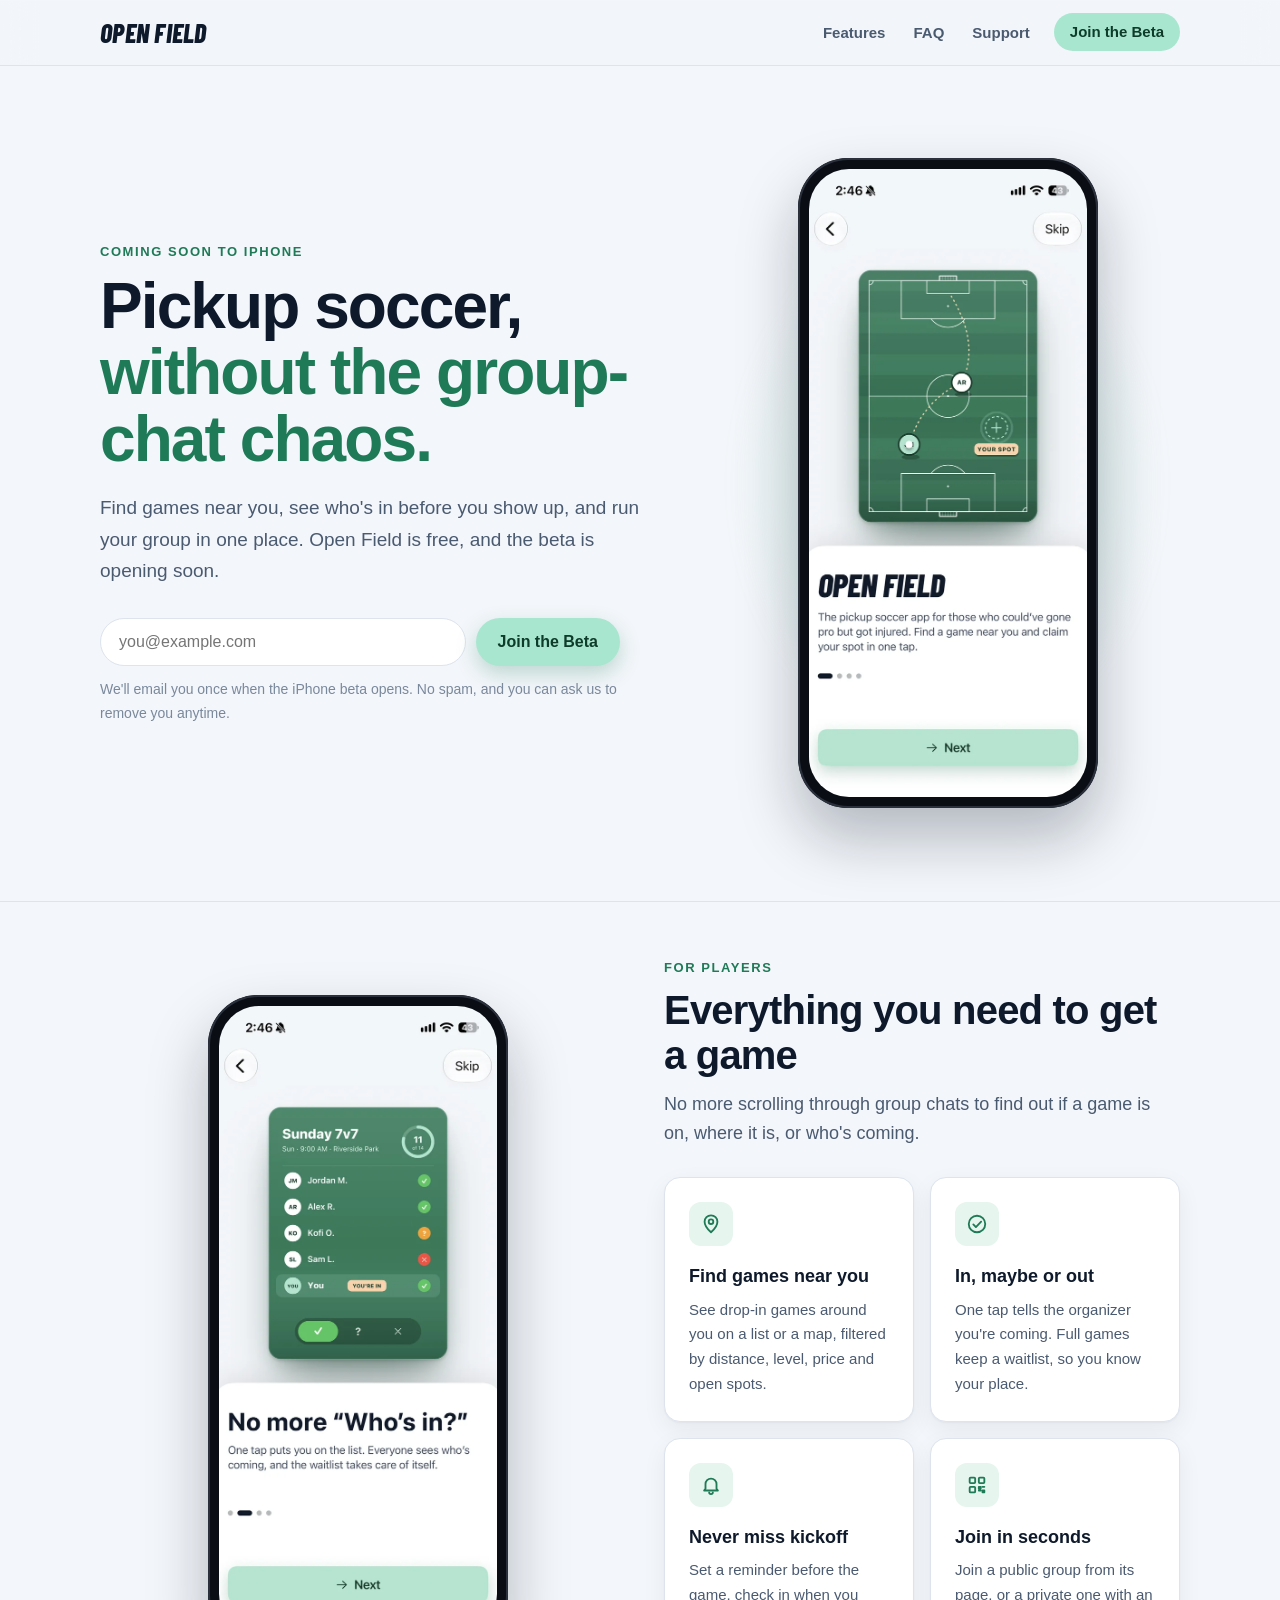
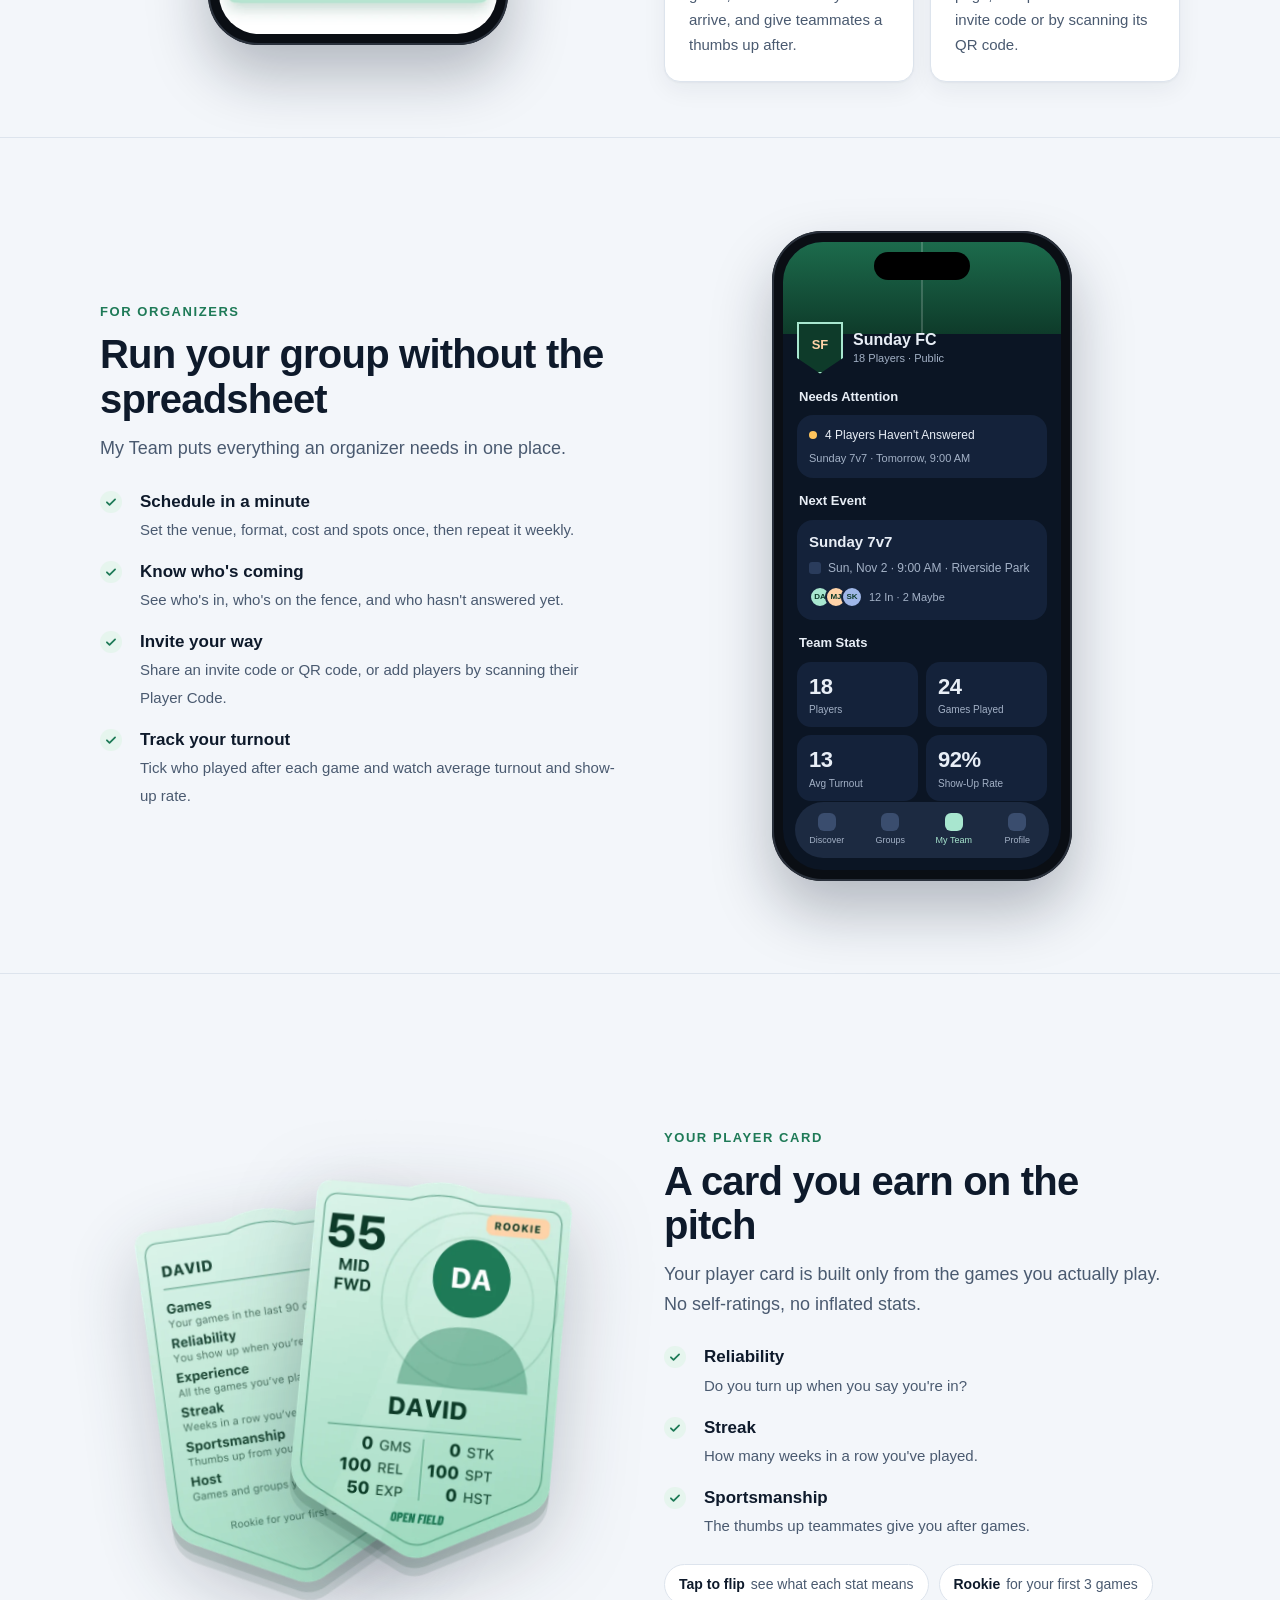
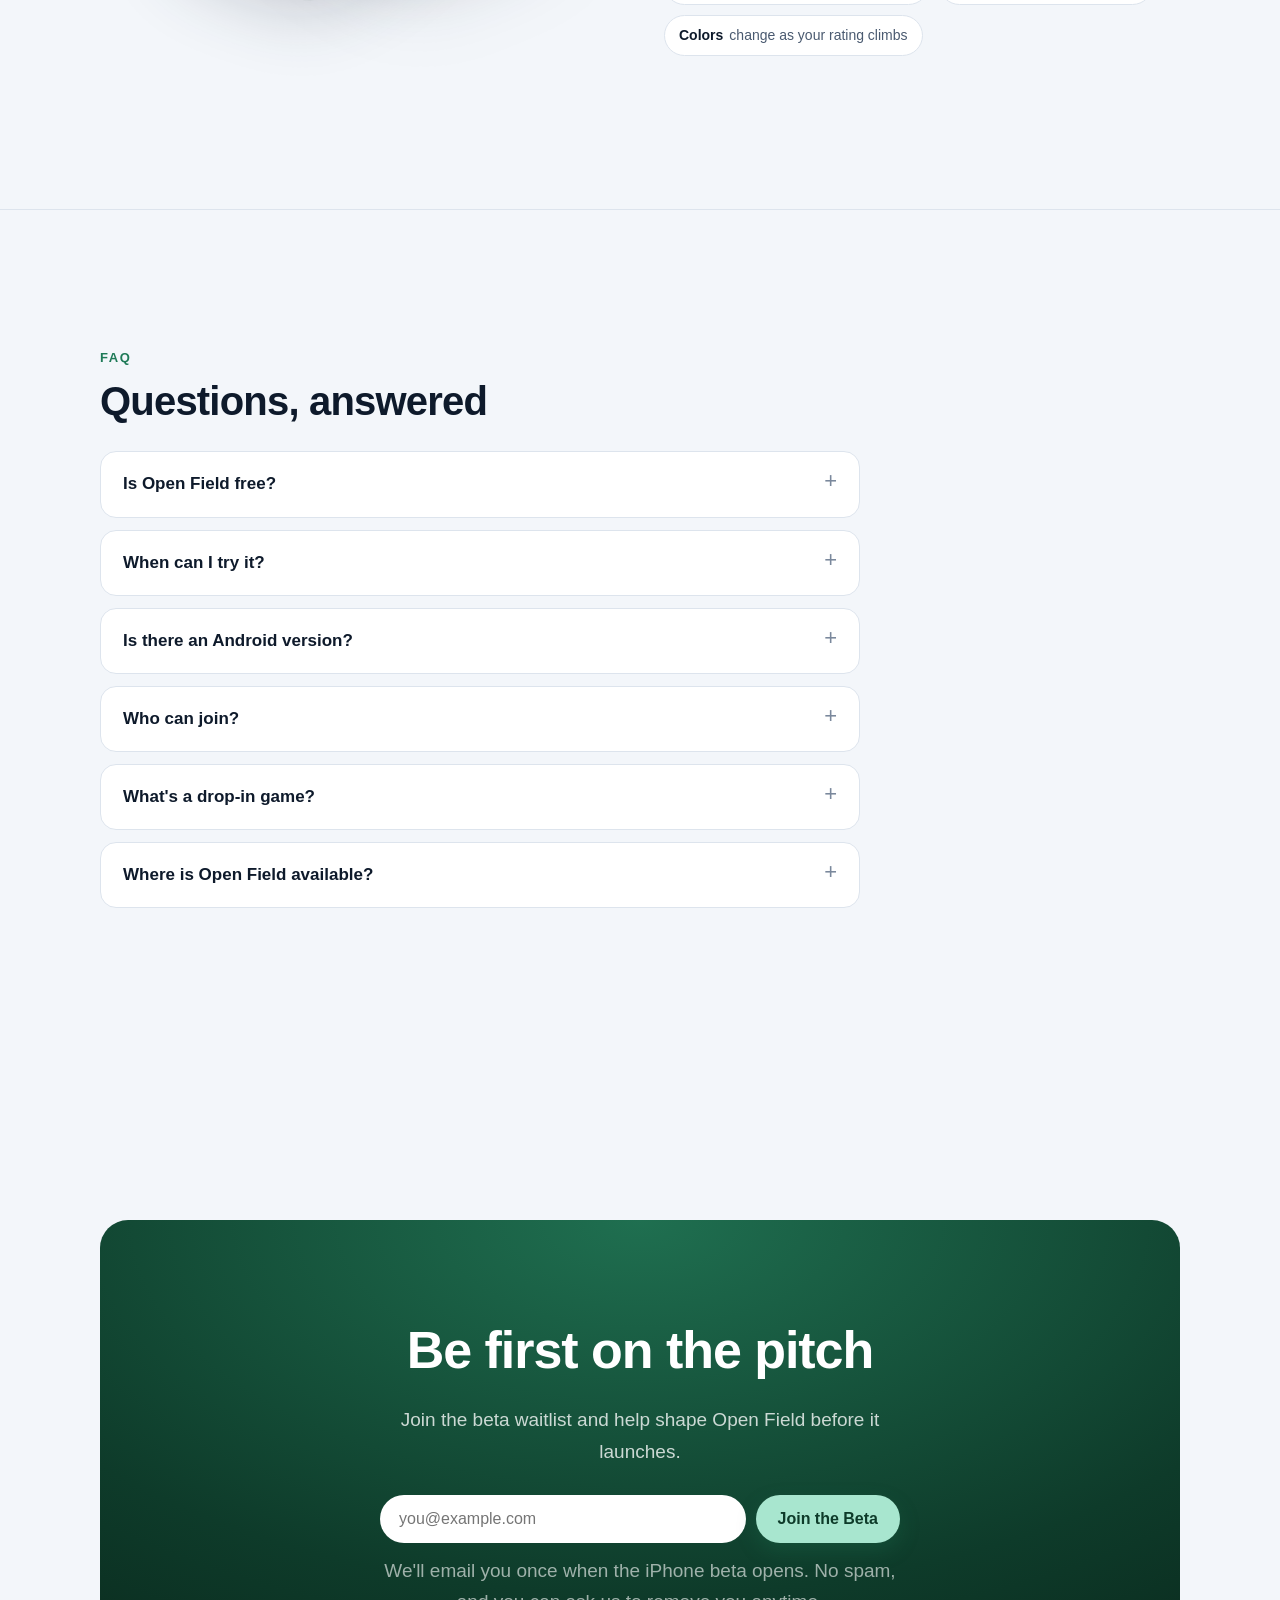
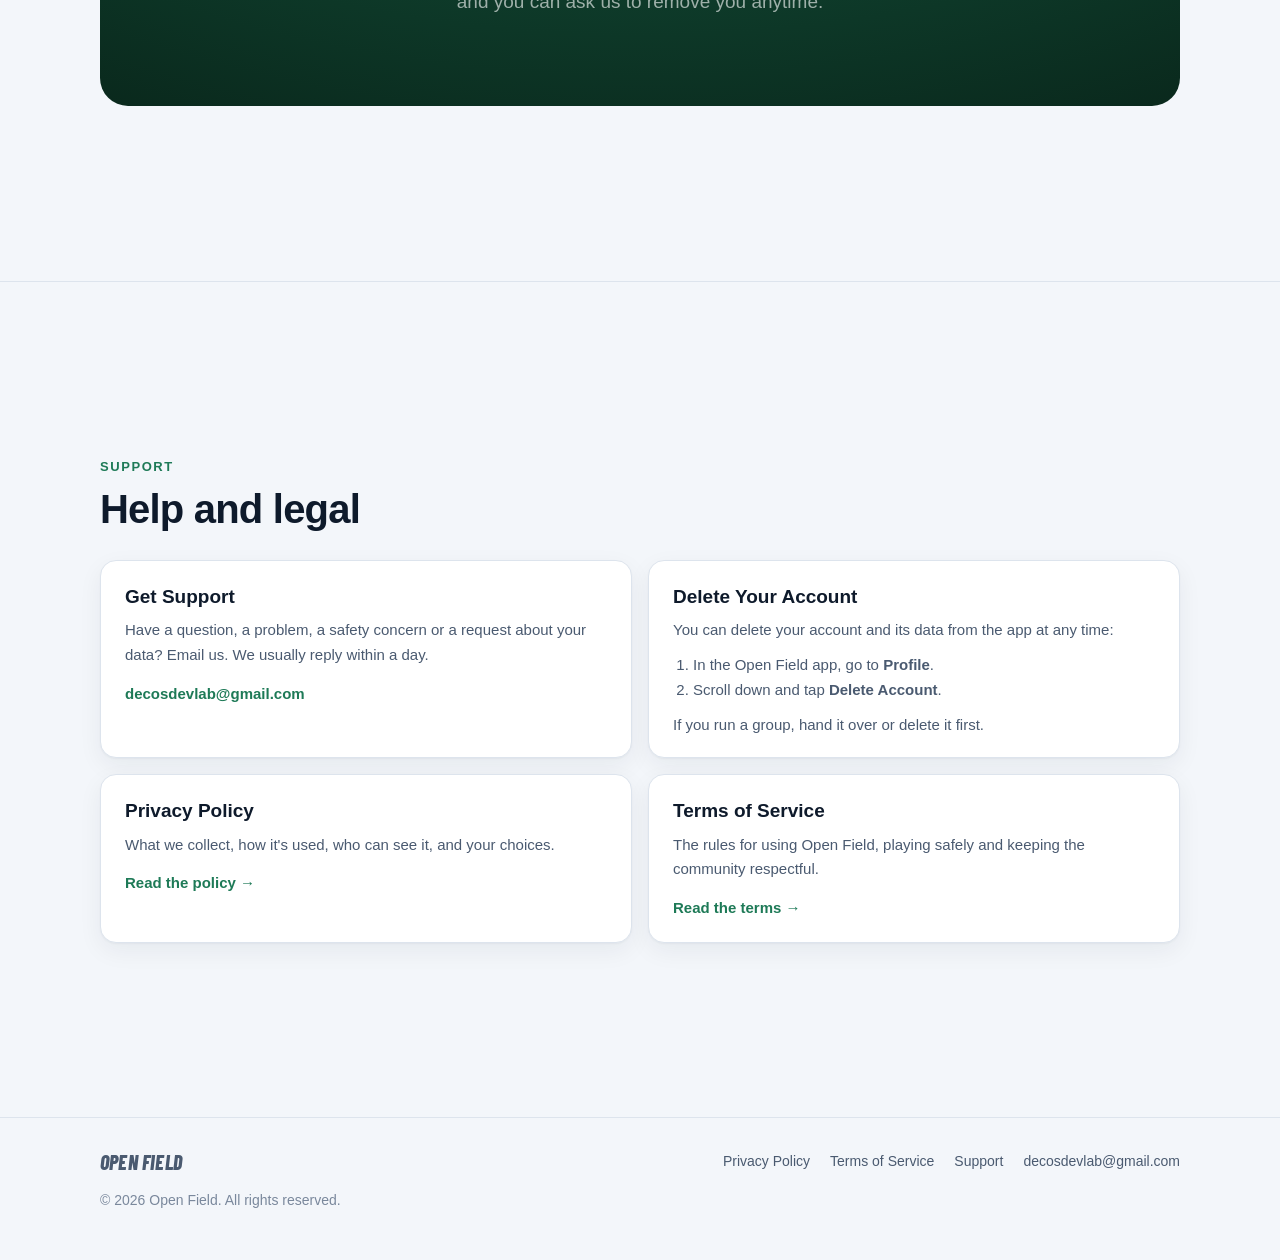
==== index.html @ a098c551 "Landing page: phone layout" ====
<!doctype html>
<html lang="en" class="snap">
<head>
<meta charset="utf-8">
<meta name="viewport" content="width=device-width, initial-scale=1">
<title>Open Field · Pickup Soccer Near You</title>
<meta name="description" content="Find pickup soccer games near you, see who's in before you show up, and run your group in one place. Coming soon to iPhone. Join the beta.">
<meta name="theme-color" content="#f3f6fa" media="(prefers-color-scheme: light)">
<meta name="theme-color" content="#0b1524" media="(prefers-color-scheme: dark)">
<meta property="og:title" content="Open Field · Pickup Soccer Near You">
<meta property="og:description" content="Find pickup soccer games near you, see who's in before you show up, and run your group in one place. Coming soon to iPhone.">
<meta property="og:site_name" content="Open Field">
<link rel="icon" href="/favicon.png" type="image/png">
<link rel="apple-touch-icon" href="/apple-touch-icon.png">
<link rel="preload" href="/fonts/barlow-condensed-800-italic.woff2" as="font" type="font/woff2" crossorigin>
<link rel="stylesheet" href="/styles.css">
</head>
<body>
<header class="site-header">
  <div class="wrap">
    <a class="wordmark" href="/" aria-label="Open Field home">Open Field</a>
    <nav class="site-nav" aria-label="Site">
      <a href="#features">Features</a>
      <a href="#faq">FAQ</a>
      <a href="#support">Support</a>
      <a class="btn btn-small" href="#join">Join the Beta</a>
    </nav>
  </div>
</header>
<main>
  <section class="page" id="join">
    <div class="wrap landing-hero">
      <div>
        <p class="eyebrow">Coming soon to iPhone</p>
        <h1>Pickup soccer, <em>without the group-chat chaos.</em></h1>
        <p class="lede">Find games near you, see who's in before you show up, and run your group in one place. Open Field is free, and the beta is opening soon.</p>
        <div class="waitlist">
        <form data-waitlist novalidate>
          <label class="hp" aria-hidden="true">Company <input name="company" tabindex="-1" autocomplete="off"></label>
          <input type="email" name="email" placeholder="you@example.com" autocomplete="email" required aria-label="Email address" id="hero-email">
          <button class="btn" type="submit">Join the Beta</button>
        </form>
        <p class="status" role="status" aria-live="polite"></p>
        <p class="note">We'll email you once when the iPhone beta opens. No spam, and you can ask us to remove you anytime.</p>
      </div>
      </div>
      <div class="hero-visual">
        <div class="phone">
          <picture>
            <source media="(prefers-color-scheme: dark)" srcset="/images/pitch-dark.webp">
            <img src="/images/pitch-light.webp" alt="Open Field's welcome screen: a pitch with an open spot waiting for you" width="640" height="1387">
          </picture>
        </div>
      </div>
    </div>
  </section>

  <section class="section page" id="features">
    <div class="wrap">
      <div class="split">
        <div class="split-visual">
          <div class="phone">
            <picture>
            <source media="(prefers-color-scheme: dark)" srcset="/images/whosin-dark.webp">
            <img src="/images/whosin-light.webp" alt="An event in Open Field showing who's in, who's a maybe and who's out, with your answer" width="640" height="1387" loading="lazy">
          </picture>
          </div>
        </div>
        <div class="split-text">
          <div class="section-head">
            <p class="eyebrow">For players</p>
            <h2>Everything you need to get a game</h2>
            <p>No more scrolling through group chats to find out if a game is on, where it is, or who's coming.</p>
          </div>
          <div class="features features-2">
        <div class="feature"><div class="icon"><svg viewBox="0 0 24 24" fill="none" stroke="currentColor" stroke-width="2" stroke-linecap="round" stroke-linejoin="round"><path d="M12 21s-7-6.2-7-11.5A7 7 0 0 1 19 9.5C19 14.8 12 21 12 21z"/><circle cx="12" cy="9.5" r="2.5"/></svg></div><h3>Find games near you</h3><p>See drop-in games around you on a list or a map, filtered by distance, level, price and open spots.</p></div>
        <div class="feature"><div class="icon"><svg viewBox="0 0 24 24" fill="none" stroke="currentColor" stroke-width="2" stroke-linecap="round" stroke-linejoin="round"><circle cx="12" cy="12" r="9"/><path d="M8 12.5l2.8 2.8L16.5 9.5"/></svg></div><h3>In, maybe or out</h3><p>One tap tells the organizer you're coming. Full games keep a waitlist, so you know your place.</p></div>
        <div class="feature"><div class="icon"><svg viewBox="0 0 24 24" fill="none" stroke="currentColor" stroke-width="2" stroke-linecap="round" stroke-linejoin="round"><path d="M6 16V11a6 6 0 1 1 12 0v5l1.5 2h-15z"/><path d="M10 20a2 2 0 0 0 4 0"/></svg></div><h3>Never miss kickoff</h3><p>Set a reminder before the game, check in when you arrive, and give teammates a thumbs up after.</p></div>
        <div class="feature"><div class="icon"><svg viewBox="0 0 24 24" fill="none" stroke="currentColor" stroke-width="2" stroke-linecap="round" stroke-linejoin="round"><rect x="4" y="4" width="6" height="6" rx="1"/><rect x="14" y="4" width="6" height="6" rx="1"/><rect x="4" y="14" width="6" height="6" rx="1"/><path d="M14 14h2v2h-2zM18 18h2v2h-2zM14 18h2M18 14h2"/></svg></div><h3>Join in seconds</h3><p>Join a public group from its page, or a private one with an invite code or by scanning its QR code.</p></div>
          </div>
        </div>
      </div>
    </div>
  </section>

  <section class="section page" id="organizers">
    <div class="wrap split">
      <div>
        <p class="eyebrow">For organizers</p>
        <div class="section-head" style="margin-bottom:0">
          <h2>Run your group without the spreadsheet</h2>
          <p>My Team puts everything an organizer needs in one place.</p>
        </div>
        <ul class="checks">
          <li><div><strong>Schedule in a minute</strong><span>Set the venue, format, cost and spots once, then repeat it weekly.</span></div></li>
          <li><div><strong>Know who's coming</strong><span>See who's in, who's on the fence, and who hasn't answered yet.</span></div></li>
          <li><div><strong>Invite your way</strong><span>Share an invite code or QR code, or add players by scanning their Player Code.</span></div></li>
          <li><div><strong>Track your turnout</strong><span>Tick who played after each game and watch average turnout and show-up rate.</span></div></li>
        </ul>
      </div>
      <div class="split-visual">
        <div class="phone drawn" aria-label="Open Field's My Team screen for an organizer" role="img">
          <div class="screen">
            <div class="island"></div>
            <div class="status-bar"><span>9:41</span><span>●●●</span></div>
            <div class="content">
              <div class="team-banner"></div>
              <div class="team-id"><div class="crest">SF</div><div><div class="name">Sunday FC</div><div class="sub">18 Players · Public</div></div></div>
              <div class="label">Needs Attention</div>
              <div class="app-card"><div class="attention"><span class="dot"></span><span>4 Players Haven't Answered</span></div><div class="row" style="font-size:11px">Sunday 7v7 · Tomorrow, 9:00 AM</div></div>
              <div class="label">Next Event</div>
              <div class="app-card">
                <span class="title">Sunday 7v7</span>
                <div class="row"><i></i>Sun, Nov 2 · 9:00 AM · Riverside Park</div>
                <div class="foot"><div class="avatars"><span>DA</span><span>MJ</span><span>SK</span><em>12 In · 2 Maybe</em></div></div>
              </div>
              <div class="label">Team Stats</div>
              <div class="tiles">
                <div class="tile"><b>18</b><span>Players</span></div>
                <div class="tile"><b>24</b><span>Games Played</span></div>
                <div class="tile"><b>13</b><span>Avg Turnout</span></div>
                <div class="tile"><b>92%</b><span>Show-Up Rate</span></div>
              </div>
            </div>
            <div class="tab-bar"><span>Discover</span><span>Groups</span><span class="on">My Team</span><span>Profile</span></div>
          </div>
        </div>
      </div>
    </div>
  </section>

  <section class="section page" id="player-card">
    <div class="wrap split reverse">
      <div>
        <p class="eyebrow">Your player card</p>
        <div class="section-head" style="margin-bottom:0">
          <h2>A card you earn on the pitch</h2>
          <p>Your player card is built only from the games you actually play. No self-ratings, no inflated stats.</p>
        </div>
        <ul class="checks">
          <li><div><strong>Reliability</strong><span>Do you turn up when you say you're in?</span></div></li>
          <li><div><strong>Streak</strong><span>How many weeks in a row you've played.</span></div></li>
          <li><div><strong>Sportsmanship</strong><span>The thumbs up teammates give you after games.</span></div></li>
        </ul>
        <div class="stat-pills"><span><b>Tap to flip</b>see what each stat means</span><span><b>Rookie</b>for your first 3 games</span><span><b>Colors</b>change as your rating climbs</span></div>
      </div>
      <div class="split-visual">
        <div class="card-pair">
          <img class="card-back" src="/images/card-back.webp" alt="The back of an Open Field player card, explaining each stat: Games, Reliability, Experience, Streak, Sportsmanship and Host" width="528" height="800" loading="lazy">
          <img class="card-front" src="/images/card-front.webp" alt="The front of an Open Field player card for David: 55 overall, midfielder and forward, Rookie" width="528" height="800" loading="lazy">
        </div></div>
      </div>
    </div>
  </section>

  <section class="section page" id="faq">
    <div class="wrap">
      <div class="section-head"><p class="eyebrow">FAQ</p><h2>Questions, answered</h2></div>
      <div class="faq">
        <details><summary>Is Open Field free?</summary><p>Yes, Open Field is free to use. Some games have a cost per player set by the organizer, which you pay them directly, outside the app.</p></details>
        <details><summary>When can I try it?</summary><p>We're opening a beta on iPhone soon. Join the waitlist and we'll email you the invite as soon as it's ready.</p></details>
        <details><summary>Is there an Android version?</summary><p>Not yet. Open Field is launching on iPhone first, and Android is planned for later.</p></details>
        <details><summary>Who can join?</summary><p>Anyone 16 or older. Public groups and drop-in games are open to everyone nearby; private groups need an invite code from their organizer.</p></details>
        <details><summary>What's a drop-in game?</summary><p>A public game that anyone nearby can join, even if they aren't in the group that runs it. Drop-ins show up in Discover.</p></details>
        <details><summary>Where is Open Field available?</summary><p>In the United States for now.</p></details>
      </div>
    </div>
  </section>

  <section class="page page-cta" id="cta">
    <div class="wrap">
    <div class="cta-band">
      <h2>Be first on the pitch</h2>
      <p>Join the beta waitlist and help shape Open Field before it launches.</p>
      <div class="waitlist">
        <form data-waitlist novalidate>
          <label class="hp" aria-hidden="true">Company <input name="company" tabindex="-1" autocomplete="off"></label>
          <input type="email" name="email" placeholder="you@example.com" autocomplete="email" required aria-label="Email address" id="cta-email">
          <button class="btn" type="submit">Join the Beta</button>
        </form>
        <p class="status" role="status" aria-live="polite"></p>
        <p class="note">We'll email you once when the iPhone beta opens. No spam, and you can ask us to remove you anytime.</p>
      </div>
    </div>
    </div>
  </section>

  <section class="section page" id="support">
    <div class="wrap">
      <div class="section-head"><p class="eyebrow">Support</p><h2>Help and legal</h2></div>
      <div class="cards" style="padding-bottom:0">
        <a class="card" href="mailto:decosdevlab@gmail.com?subject=Open%20Field">
          <h2>Get Support</h2>
          <p>Have a question, a problem, a safety concern or a request about your data? Email us. We usually reply within a day.</p>
          <span class="go">decosdevlab@gmail.com</span>
        </a>
        <div class="card">
          <h2>Delete Your Account</h2>
          <p>You can delete your account and its data from the app at any time:</p>
          <ol class="steps">
            <li>In the Open Field app, go to <strong>Profile</strong>.</li>
            <li>Scroll down and tap <strong>Delete Account</strong>.</li>
          </ol>
          <p style="margin-top:10px">If you run a group, hand it over or delete it first.</p>
        </div>
        <a class="card" href="/privacy"><h2>Privacy Policy</h2><p>What we collect, how it's used, who can see it, and your choices.</p><span class="go">Read the policy →</span></a>
        <a class="card" href="/terms"><h2>Terms of Service</h2><p>The rules for using Open Field, playing safely and keeping the community respectful.</p><span class="go">Read the terms →</span></a>
      </div>
    </div>
  </section>
</main>
<script>
  // The beta waitlist: adds the email through Supabase's join_waitlist() with the public (anon) key,
  // which can only add to the list, never read it.
  (function () {
    var URL = "https://pbialxspsjzfcvvsypha.supabase.co/rest/v1/rpc/join_waitlist";
    var KEY = "sb_publishable_Fw7pRk2_kushIcjmRXukkg_vAREuu90";
    document.querySelectorAll('[data-waitlist]').forEach(function (form) {
      var status = form.parentNode.querySelector('.status');
      var button = form.querySelector('button');
      form.addEventListener('submit', function (e) {
        e.preventDefault();
        var email = form.email.value.trim();
        status.className = 'status';
        if (form.company.value) { status.textContent = "You're on the list!"; status.className = 'status ok'; return; }
        if (!/^[^@\s]+@[^@\s]+\.[^@\s]+$/.test(email)) { status.textContent = 'Enter a valid email address.'; status.className = 'status err'; return; }
        button.disabled = true;
        fetch(URL, {
          method: 'POST',
          headers: { apikey: KEY, Authorization: 'Bearer ' + KEY, 'Content-Type': 'application/json' },
          body: JSON.stringify({ p_email: email })
        }).then(function (r) {
          if (r.ok) {
            status.textContent = "You're on the list! We'll email you when the beta opens.";
            status.className = 'status ok';
            form.reset();
          } else {
            return r.json().then(function (d) { throw new Error(d && d.message); });
          }
        }).catch(function (err) {
          status.textContent = (err && err.message) || 'Something went wrong. Try again in a moment.';
          status.className = 'status err';
        }).finally(function () { button.disabled = false; });
      });
    });
  })();
</script>
<footer class="site-footer">
  <div class="wrap">
    <span class="wordmark">Open Field</span>
    <nav aria-label="Footer">
      <a href="/privacy">Privacy Policy</a>
      <a href="/terms">Terms of Service</a>
      <a href="/#support">Support</a>
      <a href="mailto:decosdevlab@gmail.com">decosdevlab@gmail.com</a>
    </nav>
    <p>© 2026 Open Field. All rights reserved.</p>
  </div>
</footer>
</body>
</html>
---- styles.css ----
/* Open Field site: the support page and the legal documents. Night Pitch palette (navy neutrals, mint
   accent), the same as the app; light and dark follow the visitor's system. */
:root {
  --bg: #f3f6fa;
  --surface: #ffffff;
  --text: #0e1a2b;
  --muted: #4a5a70;
  --subtle: #7a889c;
  --line: #dde4ed;
  --accent: #1e7a57;
  --accent-soft: #e6f5ee;
  --brand: #0e3b2a;
  --mint: #a8e6cf;
  --header-bg: rgba(243, 246, 250, 0.85);
  --radius: 16px;
  --shadow: 0 1px 2px rgba(14, 26, 43, 0.04), 0 8px 24px rgba(14, 26, 43, 0.06);
}
@media (prefers-color-scheme: dark) {
  :root {
    --bg: #0b1524;
    --surface: #14223a;
    --text: #e8eef6;
    --muted: #a3b1c6;
    --subtle: #7d8ca3;
    --line: #22324c;
    --accent: #a8e6cf;
    --accent-soft: rgba(168, 230, 207, 0.1);
    --header-bg: rgba(11, 21, 36, 0.85);
    --shadow: none;
  }
}

/* The wordmark's font, served from this site (no third-party font service). SIL Open Font License. */
@font-face {
  font-family: "Barlow Condensed";
  font-style: italic;
  font-weight: 800;
  font-display: swap;
  src: url("/fonts/barlow-condensed-800-italic.woff2") format("woff2");
}

* { box-sizing: border-box; }
html { scroll-behavior: smooth; scroll-padding-top: 88px; -webkit-text-size-adjust: 100%; }
body {
  margin: 0;
  background: var(--bg);
  color: var(--text);
  font: 17px/1.65 -apple-system, BlinkMacSystemFont, "SF Pro Text", "Segoe UI", Roboto, Helvetica, Arial, sans-serif;
  -webkit-font-smoothing: antialiased;
}
a { color: var(--accent); text-underline-offset: 2px; }
a:hover { text-decoration-thickness: 2px; }
strong { font-weight: 650; }
.wrap { max-width: 1120px; margin: 0 auto; padding: 0 20px; }

/* The wordmark: Barlow Condensed ExtraBold Italic capitals, like the app. */
.wordmark {
  font-family: "Barlow Condensed", "Arial Narrow", sans-serif;
  font-weight: 800;
  font-style: italic;
  letter-spacing: 0.01em;
  text-transform: uppercase;
  color: var(--text);
  text-decoration: none;
  line-height: 1;
  white-space: nowrap;
}

/* Header */
.site-header {
  position: sticky; top: 0; z-index: 10;
  background: var(--header-bg);
  -webkit-backdrop-filter: saturate(180%) blur(16px);
  backdrop-filter: saturate(180%) blur(16px);
  border-bottom: 1px solid var(--line);
}
.site-header .wrap { display: flex; align-items: center; justify-content: space-between; height: 64px; gap: 16px; }
.site-header .wordmark { font-size: 26px; }
.site-nav { display: flex; gap: 4px; }
.site-nav a {
  color: var(--muted); text-decoration: none; font-size: 15px; font-weight: 550;
  padding: 8px 12px; border-radius: 999px;
}
.site-nav a:hover { color: var(--text); background: var(--accent-soft); }
.site-nav a[aria-current="page"] { color: var(--text); background: var(--accent-soft); }

/* Document header */
.doc-hero { padding: 56px 0 32px; }
.eyebrow {
  margin: 0 0 10px; font-size: 13px; font-weight: 700; letter-spacing: 0.12em; text-transform: uppercase;
  color: var(--accent);
}
.doc-hero h1 { margin: 0; font-size: clamp(34px, 5vw, 48px); line-height: 1.1; letter-spacing: -0.02em; }
.doc-meta { margin: 14px 0 0; color: var(--muted); font-size: 15px; }

/* Layout: contents on the left on wide screens */
.doc-layout { display: grid; grid-template-columns: 1fr; gap: 40px; padding-bottom: 80px; }
@media (min-width: 960px) {
  .doc-layout { grid-template-columns: 240px minmax(0, 1fr); gap: 64px; }
}
.toc { display: none; }
@media (min-width: 960px) {
  .toc { display: block; position: sticky; top: 96px; align-self: start; max-height: calc(100vh - 120px); overflow: auto; scrollbar-width: none; }
  .toc::-webkit-scrollbar { display: none; }
}
.toc-title { margin: 0 0 12px; font-size: 13px; font-weight: 700; letter-spacing: 0.08em; text-transform: uppercase; color: var(--subtle); }
.toc ol, .toc-mobile ol { list-style: none; margin: 0; padding: 0; counter-reset: toc; }
.toc li, .toc-mobile li { counter-increment: toc; }
.toc a, .toc-mobile a {
  display: flex; gap: 10px; padding: 6px 10px; margin: 0 -10px; border-radius: 8px;
  color: var(--muted); text-decoration: none; font-size: 15px; line-height: 1.4;
}
.toc a::before, .toc-mobile a::before { content: counter(toc); min-width: 18px; color: var(--subtle); font-variant-numeric: tabular-nums; }
.toc a:hover, .toc-mobile a:hover { color: var(--text); background: var(--accent-soft); }

.toc-mobile {
  background: var(--surface); border: 1px solid var(--line); border-radius: var(--radius); padding: 4px 18px;
  margin-bottom: 20px;
}
.toc-mobile summary { cursor: pointer; padding: 12px 0; font-weight: 650; list-style: none; display: flex; justify-content: space-between; }
.toc-mobile summary::-webkit-details-marker { display: none; }
.toc-mobile summary::after { content: "+"; color: var(--subtle); font-weight: 400; font-size: 20px; line-height: 1; }
.toc-mobile[open] summary::after { content: "–"; }
.toc-mobile ol { padding-bottom: 12px; }
@media (min-width: 960px) { .toc-mobile { display: none; } }

/* The document */
.doc { max-width: 720px; }
.doc > p:first-child { margin-top: 0; }
.doc p, .doc li { color: var(--text); }
.doc h2 {
  margin: 56px 0 12px; padding-top: 28px; border-top: 1px solid var(--line);
  font-size: 24px; line-height: 1.25; letter-spacing: -0.01em;
}
.doc h3 { margin: 28px 0 6px; font-size: 18px; }
.doc ul { padding-left: 22px; }
.doc li { margin: 6px 0; }
.doc li::marker { color: var(--subtle); }

.summary {
  background: var(--accent-soft); border: 1px solid color-mix(in srgb, var(--accent) 25%, transparent);
  border-radius: var(--radius); padding: 22px 24px; margin: 0 0 32px;
}
.summary h2 { margin: 0 0 10px; padding: 0; border: 0; font-size: 18px; }
.summary ul { margin: 0; padding-left: 20px; }
.summary .fine { margin: 12px 0 0; font-size: 14px; color: var(--muted); }

.table-wrap { overflow-x: auto; margin: 16px 0; border: 1px solid var(--line); border-radius: var(--radius); background: var(--surface); }
.doc table { width: 100%; border-collapse: collapse; font-size: 15px; }
.doc th, .doc td { text-align: left; vertical-align: top; padding: 12px 16px; border-bottom: 1px solid var(--line); }
.doc th { font-size: 13px; letter-spacing: 0.04em; text-transform: uppercase; color: var(--subtle); font-weight: 700; }
.doc tr:last-child td { border-bottom: 0; }

.contact-card {
  background: var(--surface); border: 1px solid var(--line); border-radius: var(--radius); box-shadow: var(--shadow);
  padding: 20px 24px; margin-top: 12px;
}
.contact-card p { margin: 0; }

/* Support page */
.hero { padding: 72px 0 40px; text-align: center; }
.hero .wordmark { font-size: clamp(56px, 11vw, 96px); display: inline-block; }
.hero .tagline { margin: 14px 0 0; font-size: 14px; font-weight: 700; letter-spacing: 0.22em; color: var(--muted); }
.hero .lede { margin: 24px auto 0; max-width: 560px; font-size: 19px; color: var(--muted); }
.cards { display: grid; gap: 16px; grid-template-columns: 1fr; padding-bottom: 80px; }
@media (min-width: 720px) { .cards { grid-template-columns: 1fr 1fr; } }
.card {
  display: block; background: var(--surface); border: 1px solid var(--line); border-radius: var(--radius);
  box-shadow: var(--shadow); padding: 24px; color: var(--text); text-decoration: none;
}
a.card:hover { border-color: color-mix(in srgb, var(--accent) 50%, var(--line)); }
.card h2 { margin: 0 0 6px; font-size: 19px; }
.card p { margin: 0; color: var(--muted); font-size: 15px; }
.card .go { display: inline-block; margin-top: 14px; color: var(--accent); font-weight: 650; font-size: 15px; }
.steps { margin: 10px 0 0; padding-left: 20px; color: var(--muted); font-size: 15px; }

/* Footer */
.site-footer { border-top: 1px solid var(--line); padding: 32px 0 48px; color: var(--subtle); font-size: 14px; }
.site-footer .wrap { display: flex; flex-wrap: wrap; gap: 16px 32px; align-items: center; justify-content: space-between; }
.site-footer .wordmark { font-size: 20px; color: var(--muted); }
.site-footer nav { display: flex; flex-wrap: wrap; gap: 6px 20px; }
.site-footer a { color: var(--muted); text-decoration: none; }
.site-footer a:hover { color: var(--text); }
.site-footer p { margin: 0; width: 100%; }

/* Not found */
.not-found { padding: 120px 0; text-align: center; }
.not-found h1 { font-size: 40px; margin: 0 0 12px; }
.not-found p { color: var(--muted); }

@media (max-width: 520px) {
  .site-nav a { padding: 8px 9px; font-size: 14px; }
  .site-header .wordmark { font-size: 22px; }
  .doc-hero { padding-top: 40px; }
}

@media print {
  .site-header, .toc, .toc-mobile, .site-footer { display: none; }
  body { background: #fff; color: #000; font-size: 12pt; }
  .doc-layout { display: block; }
  .summary, .table-wrap, .contact-card { border-color: #ccc; background: #fff; }
  a { color: #000; }
}

/* ---------------------------------------------------------------------------------------------------
   Landing page (index.html): hero with the beta form, features, organizers, player card, FAQ.
   --------------------------------------------------------------------------------------------------- */
.btn {
  display: inline-flex; align-items: center; justify-content: center; gap: 8px;
  height: 48px; padding: 0 22px; border-radius: 999px; border: 0; cursor: pointer;
  background: var(--mint); color: var(--brand); font-family: inherit; font-size: 16px; font-weight: 650; line-height: 1; text-decoration: none;
  box-shadow: 0 8px 20px rgba(30, 122, 87, 0.25);
}
.btn:hover { filter: brightness(1.04); }
.btn:disabled { opacity: 0.6; cursor: default; }
.btn-small { height: 38px; padding: 0 16px; font-size: 14px; box-shadow: none; }
.site-header .btn-small { margin-left: 8px; }


.landing-hero { display: grid; gap: 48px; align-items: center; padding-top: 64px; padding-bottom: 72px; }
@media (min-width: 960px) { .landing-hero { grid-template-columns: 1.1fr 0.9fr; padding-top: 88px; padding-bottom: 96px; } }
.landing-hero h1 { margin: 0; font-size: clamp(40px, 6vw, 64px); line-height: 1.04; letter-spacing: -0.03em; }
.landing-hero h1 em { font-style: normal; color: var(--accent); }
.landing-hero .lede { margin: 20px 0 0; font-size: 19px; color: var(--muted); max-width: 540px; }
.hero-visual { display: flex; justify-content: center; position: relative; }
.hero-visual::before {
  content: ""; position: absolute; inset: 8% 4%; border-radius: 50%;
  background: radial-gradient(closest-side, rgba(168, 230, 207, 0.55), transparent); filter: blur(10px); z-index: 0;
}

.waitlist { margin-top: 32px; max-width: 520px; }
.waitlist form { display: flex; gap: 10px; flex-wrap: wrap; }
.waitlist input[type="email"] {
  flex: 1 1 240px; height: 48px; padding: 0 18px; border-radius: 999px; border: 1px solid var(--line);
  background: var(--surface); color: var(--text); font-family: inherit; font-size: 16px;
}
.waitlist input[type="email"]:focus { outline: 2px solid var(--accent); outline-offset: 1px; }
.waitlist .hp { position: absolute; left: -9999px; width: 1px; height: 1px; overflow: hidden; }
.waitlist .note { margin: 12px 0 0; font-size: 14px; color: var(--subtle); }
.waitlist .status { margin: 12px 0 0; font-size: 15px; font-weight: 600; min-height: 1.4em; }
.waitlist .status.ok { color: var(--accent); }
.waitlist .status.err { color: #d14343; }

.section { padding: 88px 0; border-top: 1px solid var(--line); }
.section-head { max-width: 640px; margin-bottom: 40px; }
.section-head h2 { margin: 0 0 12px; font-size: clamp(30px, 4vw, 40px); line-height: 1.12; letter-spacing: -0.02em; }
.section-head p { margin: 0; font-size: 18px; color: var(--muted); }

.features { display: grid; gap: 16px; grid-template-columns: 1fr; }
@media (min-width: 720px) { .features { grid-template-columns: 1fr 1fr; } }
@media (min-width: 1040px) { .features { grid-template-columns: repeat(4, 1fr); } }
.feature { background: var(--surface); border: 1px solid var(--line); border-radius: var(--radius); box-shadow: var(--shadow); padding: 24px; }
.feature .icon {
  width: 44px; height: 44px; border-radius: 12px; display: grid; place-items: center;
  background: var(--accent-soft); color: var(--accent); margin-bottom: 16px;
}
.feature .icon svg { width: 22px; height: 22px; }
.feature h3 { margin: 0 0 6px; font-size: 18px; }
.feature p { margin: 0; color: var(--muted); font-size: 15px; }

.split { display: grid; gap: 48px; align-items: center; }
@media (min-width: 960px) { .split { grid-template-columns: 1fr 1fr; } .split.reverse .split-visual { order: -1; } }
.split-visual { display: flex; justify-content: center; }
.checks { list-style: none; padding: 0; margin: 24px 0 0; display: grid; gap: 14px; }
.checks li { display: grid; grid-template-columns: 28px 1fr; gap: 12px; color: var(--text); }
.checks li::before {
  content: ""; width: 22px; height: 22px; margin-top: 3px; border-radius: 50%; background: var(--accent-soft)
    url("data:image/svg+xml,%3Csvg xmlns='http://www.w3.org/2000/svg' viewBox='0 0 24 24' fill='none' stroke='%231e7a57' stroke-width='3' stroke-linecap='round' stroke-linejoin='round'%3E%3Cpath d='M5 12.5l4.5 4.5L19 7.5'/%3E%3C/svg%3E") center / 14px no-repeat;
}
.checks strong { display: block; }
.checks span { color: var(--muted); font-size: 15px; }

.stat-pills { display: flex; flex-wrap: wrap; gap: 10px; margin-top: 24px; }
.stat-pills span { padding: 8px 14px; border-radius: 999px; background: var(--surface); border: 1px solid var(--line); font-size: 14px; color: var(--muted); }
.stat-pills b { color: var(--text); font-weight: 700; margin-right: 6px; }

.faq { max-width: 760px; display: grid; gap: 12px; }
.faq details { background: var(--surface); border: 1px solid var(--line); border-radius: var(--radius); padding: 0 22px; }
.faq summary { cursor: pointer; list-style: none; padding: 18px 0; font-weight: 650; display: flex; justify-content: space-between; gap: 16px; }
.faq summary::-webkit-details-marker { display: none; }
.faq summary::after { content: "+"; color: var(--subtle); font-weight: 400; font-size: 22px; line-height: 1; }
.faq details[open] summary::after { content: "–"; }
.faq details p { margin: 0 0 18px; color: var(--muted); }

.cta-band {
  margin: 0 0 88px; padding: 56px 32px; border-radius: 28px; text-align: center; color: #fff;
  background: radial-gradient(120% 140% at 50% 0%, #1f6f50 0%, var(--brand) 55%, #071d14 100%);
}
.cta-band h2 { margin: 0 0 10px; font-size: clamp(28px, 4vw, 38px); letter-spacing: -0.02em; }
.cta-band p { margin: 0 auto; max-width: 520px; color: rgba(255, 255, 255, 0.78); }
.cta-band .waitlist { margin: 28px auto 0; }
.cta-band .waitlist input[type="email"] { border-color: transparent; }
.cta-band .waitlist .note { color: rgba(255, 255, 255, 0.6); }
.cta-band .waitlist .status.ok { color: var(--mint); }
.cta-band .waitlist .status.err { color: #ffb4b4; }

/* Phone mockups: the app's screens in its dark Night Pitch theme, drawn in HTML. */
.phone {
  position: relative; z-index: 1; width: 300px; aspect-ratio: 9 / 19.5; padding: 11px; border-radius: 50px;
  background: #0a0e14; box-shadow: 0 0 0 2px #2a313c inset, 0 30px 60px rgba(14, 26, 43, 0.28);
}
.phone img { display: block; width: 100%; height: 100%; object-fit: cover; border-radius: 40px; }
.screen {
  position: relative; height: 100%; overflow: hidden; border-radius: 40px; background: #0b1524; color: #e8eef6;
  font-size: 12px; line-height: 1.35;
}
.screen .island { position: absolute; top: 10px; left: 50%; width: 96px; height: 28px; margin-left: -48px; border-radius: 20px; background: #000; z-index: 3; }
.screen .status-bar { display: flex; justify-content: space-between; padding: 14px 26px 0; font-weight: 650; font-size: 13px; height: 46px; }
.screen .bar-title { text-align: center; font-weight: 700; font-size: 15px; padding: 2px 0 10px; }
.screen .content { padding: 0 14px; display: grid; gap: 10px; }
.screen .label { font-size: 13px; font-weight: 700; color: #e8eef6; margin: 4px 2px 0; }
.app-card { background: #14223a; border-radius: 16px; padding: 12px; display: grid; gap: 8px; }
.app-card .title { font-size: 15px; font-weight: 700; }
.app-card .row { display: flex; align-items: center; gap: 7px; color: #a3b1c6; }
.app-card .row i { width: 12px; height: 12px; border-radius: 3px; background: #2a3c5c; flex: none; }
.app-card .foot { display: flex; align-items: center; justify-content: space-between; margin-top: 2px; }
.avatars { display: flex; }
.avatars span {
  width: 22px; height: 22px; border-radius: 50%; margin-left: -6px; border: 2px solid #14223a;
  display: grid; place-items: center; font-size: 8px; font-weight: 700; color: #0e3b2a; background: #a8e6cf;
}
.avatars span:first-child { margin-left: 0; }
.avatars span:nth-child(2) { background: #ffd3a8; }
.avatars span:nth-child(3) { background: #9fb7e8; }
.avatars em { font-style: normal; color: #a3b1c6; margin-left: 6px; font-size: 11px; align-self: center; }
.pill-btn { background: #a8e6cf; color: #0e3b2a; font-weight: 700; border-radius: 999px; padding: 6px 16px; font-size: 12px; }
.badge-soon { display: inline-block; background: rgba(255, 196, 92, 0.16); color: #ffc45c; font-weight: 700; font-size: 10px; padding: 3px 8px; border-radius: 999px; }
.vote { display: grid; grid-template-columns: repeat(3, 1fr); gap: 6px; }
.vote span { text-align: center; padding: 7px 0; border-radius: 10px; background: #1c2d4a; color: #a3b1c6; font-weight: 700; }
.vote span.on { background: #2f9e6e; color: #fff; }
.mini-rows { background: #14223a; border-radius: 16px; }
.mini-row { display: flex; gap: 10px; align-items: center; padding: 10px 12px; border-bottom: 1px solid #22324c; }
.mini-row:last-child { border-bottom: 0; }
.mini-row .date { width: 34px; text-align: center; background: #1c2d4a; border-radius: 8px; padding: 3px 0; font-size: 9px; color: #a3b1c6; line-height: 1.2; }
.mini-row .date b { display: block; font-size: 14px; color: #e8eef6; }
.mini-row .t { font-weight: 650; font-size: 13px; }
.mini-row .s { color: #a3b1c6; font-size: 11px; }
.tab-bar {
  position: absolute; left: 12px; right: 12px; bottom: 12px; height: 56px; border-radius: 28px;
  background: rgba(30, 44, 68, 0.92); display: grid; grid-template-columns: repeat(4, 1fr); align-items: center; text-align: center;
  font-size: 9px; color: #a3b1c6;
}
.tab-bar span::before { content: ""; display: block; width: 18px; height: 18px; margin: 0 auto 3px; border-radius: 6px; background: #3a4d6e; }
.tab-bar span.on { color: #a8e6cf; }
.tab-bar span.on::before { background: #a8e6cf; }
.team-banner {
  height: 92px; margin: -46px -14px 0; padding-top: 46px;
  background: linear-gradient(180deg, #1c6b4c, #0e3b2a);
  background-image: linear-gradient(90deg, transparent 49.6%, rgba(255,255,255,0.18) 49.6%, rgba(255,255,255,0.18) 50.4%, transparent 50.4%), linear-gradient(180deg, #1c6b4c, #0e3b2a);
}
.team-id { display: flex; align-items: center; gap: 10px; margin-top: -22px; position: relative; }
.crest {
  width: 46px; height: 52px; flex: none; background: #0e3b2a; border: 2px solid #a8e6cf;
  clip-path: polygon(50% 100%, 0 70%, 0 0, 100% 0, 100% 70%); display: grid; place-items: center;
  color: #ffd3a8; font-weight: 800; font-size: 13px; padding-bottom: 6px;
}
.team-id .name { font-size: 16px; font-weight: 800; }
.team-id .sub { color: #a3b1c6; font-size: 11px; }
.attention { display: flex; align-items: center; gap: 8px; }
.attention .dot { width: 8px; height: 8px; border-radius: 50%; background: #ffc45c; flex: none; }
.tiles { display: grid; grid-template-columns: 1fr 1fr; gap: 8px; }
.tile { background: #14223a; border-radius: 14px; padding: 10px 12px; }
.tile b { display: block; font-size: 22px; letter-spacing: -0.02em; }
.tile span { color: #a3b1c6; font-size: 10px; }

/* The player card (gold tier), like the app's. */
.player-card {
  position: relative; z-index: 1; width: 280px; aspect-ratio: 5 / 7; border-radius: 28px; padding: 22px 22px 18px;
  color: #ffe7cf; background: linear-gradient(170deg, #1c4d3a 0%, #0b2a1d 60%, #06170f 100%);
  box-shadow: 0 0 0 1px rgba(255, 211, 168, 0.35) inset, 0 30px 60px rgba(6, 23, 15, 0.45);
  display: grid; grid-template-rows: auto 1fr auto auto; transform: rotate(-3deg);
}
.player-card::after {
  content: ""; position: absolute; inset: 8px; border-radius: 22px; border: 1px solid rgba(255, 211, 168, 0.25); pointer-events: none;
}
.pc-top { display: flex; justify-content: space-between; align-items: flex-start; }
.pc-ovr { font-size: 46px; font-weight: 800; line-height: 0.9; letter-spacing: -0.03em; }
.pc-pos { font-size: 13px; font-weight: 800; letter-spacing: 0.1em; color: #ffd3a8; margin-top: 4px; }
.pc-tier { font-size: 10px; font-weight: 800; letter-spacing: 0.14em; background: #ffd3a8; color: #0e3b2a; padding: 4px 9px; border-radius: 999px; }
.pc-avatar {
  justify-self: center; align-self: center; width: 96px; height: 96px; border-radius: 50%;
  background: radial-gradient(circle at 35% 30%, #2e9a70, #145a40); display: grid; place-items: center;
  font-family: "Barlow Condensed", sans-serif; font-style: italic; font-weight: 800; font-size: 42px; color: #ffe7cf;
}
.pc-name { text-align: center; font-family: "Barlow Condensed", sans-serif; font-style: italic; font-weight: 800; font-size: 30px; letter-spacing: 0.02em; margin: 6px 0 10px; }
.pc-stats { display: grid; grid-template-columns: 1fr 1fr; gap: 6px 22px; padding-top: 10px; border-top: 1px solid rgba(255, 211, 168, 0.3); font-size: 15px; }
.pc-stats div { display: flex; gap: 8px; }
.pc-stats b { min-width: 24px; font-weight: 800; }
.pc-stats span { color: #ffd3a8; font-weight: 700; letter-spacing: 0.06em; }

.section-head .eyebrow { margin: 0 0 10px; font-size: 13px; color: var(--accent); }
.features-2 { align-content: center; }
@media (min-width: 720px) { .features-2 { grid-template-columns: 1fr 1fr; } }
@media (min-width: 1040px) { .features-2 { grid-template-columns: 1fr 1fr; } }

.card-pair { position: relative; width: min(420px, 100%); aspect-ratio: 1 / 1; }
.card-pair img { position: absolute; width: 62%; height: auto; filter: drop-shadow(0 24px 40px rgba(14, 26, 43, 0.25)); }
.card-pair .card-back { left: 2%; top: 6%; transform: rotate(-8deg); opacity: 0.95; }
.card-pair .card-front { right: 2%; top: 0; transform: rotate(5deg); }
.site-nav a.btn, .site-nav a.btn:hover { color: var(--brand); background: var(--mint); padding: 0 16px; }
.waitlist .status:empty { display: none; }

/* Full-screen pages on the landing page (html.snap): each section fills the screen below the header and a
   scroll snaps to the next. Forced on large screens, where every section fits; gentle on phones, where
   sections are taller than one screen. Phone mockups scale to the screen height so a section fits. */
:root { --header-h: 64px; }
html.snap { scroll-snap-type: y proximity; scroll-padding-top: var(--header-h); }
@media (min-width: 960px) and (min-height: 640px) {
  html.snap { scroll-snap-type: y mandatory; }
}
.page {
  min-height: calc(100svh - var(--header-h)); display: flex; flex-direction: column; justify-content: center;
  scroll-snap-align: start; padding: 48px 0;
}
.page.section { padding: 48px 0; }
.page .landing-hero { padding-top: 0; padding-bottom: 0; width: 100%; }
.snap .site-footer { scroll-snap-align: end; }
.page .phone { width: min(300px, calc((100svh - var(--header-h) - 120px) * 9 / 19.5)); }
.page .card-pair { width: min(420px, 100%, calc(100svh - var(--header-h) - 120px)); }
.page .section-head { margin-bottom: 28px; }
.page-cta .cta-band { margin: 0; padding: 88px 32px; }
.page-cta .cta-band h2 { font-size: clamp(32px, 5vw, 52px); }
.page-cta .cta-band p { font-size: 19px; }
#support .card { padding: 20px 24px; }
.page > .wrap { width: 100%; }
/* The drawn mockup has fixed-size contents: scale the whole phone on shorter screens instead. */
.page .phone.drawn { width: 300px; }
@media (max-height: 860px) { .page .phone.drawn { zoom: 0.88; } }
@media (max-height: 780px) { .page .phone.drawn { zoom: 0.78; } }
@media (max-height: 700px) { .page .phone.drawn { zoom: 0.68; } }

/* Phones: designed for scrolling, not shrunk from the desktop layout. The hero fills the first screen;
   the other sections take their natural height. */
@media (max-width: 719px) {
  html.snap { scroll-snap-type: none; }
  .page:not(#join) { min-height: 0; }
  .page.section { padding: 64px 0; }
  .site-nav a:not(.btn) { display: none; }
  .site-header .btn-small { margin-left: 0; height: 36px; padding: 0 16px; }

  #join { min-height: calc(100svh - var(--header-h)); padding: 36px 0 48px; }
  .landing-hero { gap: 36px; text-align: center; }
  .landing-hero h1 { font-size: 38px; }
  .landing-hero .lede { font-size: 17px; margin-left: auto; margin-right: auto; }
  .waitlist { margin-left: auto; margin-right: auto; }
  .waitlist form { flex-direction: column; }
  .waitlist input[type="email"], .waitlist .btn { flex: none; width: 100%; height: 52px; }
  .waitlist input[type="email"] { text-align: center; }
  .page .phone { width: min(250px, 66vw); }
  .page .phone.drawn { width: 300px; zoom: 0.84; }

  .section-head { margin-bottom: 24px; }
  .section-head h2 { font-size: 30px; }
  .section-head p { font-size: 17px; }
  .split { gap: 32px; }
  .split-text { display: contents; }
  #features .split > .split-text > .section-head { order: 1; margin-bottom: 0; }
  #features .split > .split-visual { order: 2; }
  #features .split > .split-text > .features { order: 3; }
  .features { gap: 10px; }
  .feature { display: grid; grid-template-columns: 40px 1fr; gap: 0 14px; padding: 16px; }
  .feature .icon { grid-row: span 2; width: 40px; height: 40px; margin: 2px 0 0; }
  .feature h3 { font-size: 16px; margin-bottom: 2px; }

  .checks { gap: 12px; margin-top: 20px; }
  .card-pair { width: min(340px, 92vw); }
  .stat-pills { gap: 8px; }
  .stat-pills span { font-size: 13px; padding: 7px 12px; }

  .faq summary { padding: 16px 0; }

  .page-cta { padding: 16px 0 56px; }
  .page-cta .cta-band { padding: 48px 20px; border-radius: 24px; }
  .page-cta .cta-band h2 { font-size: 32px; }
  .page-cta .cta-band p { font-size: 16px; }

  #support .cards { gap: 10px; }
  #support .card { padding: 18px 20px; }
  .card h2 { font-size: 17px; }

  .site-footer { padding: 28px 0 40px; }
  .site-footer .wrap { flex-direction: column; text-align: center; gap: 14px; }
  .site-footer nav { justify-content: center; }
}
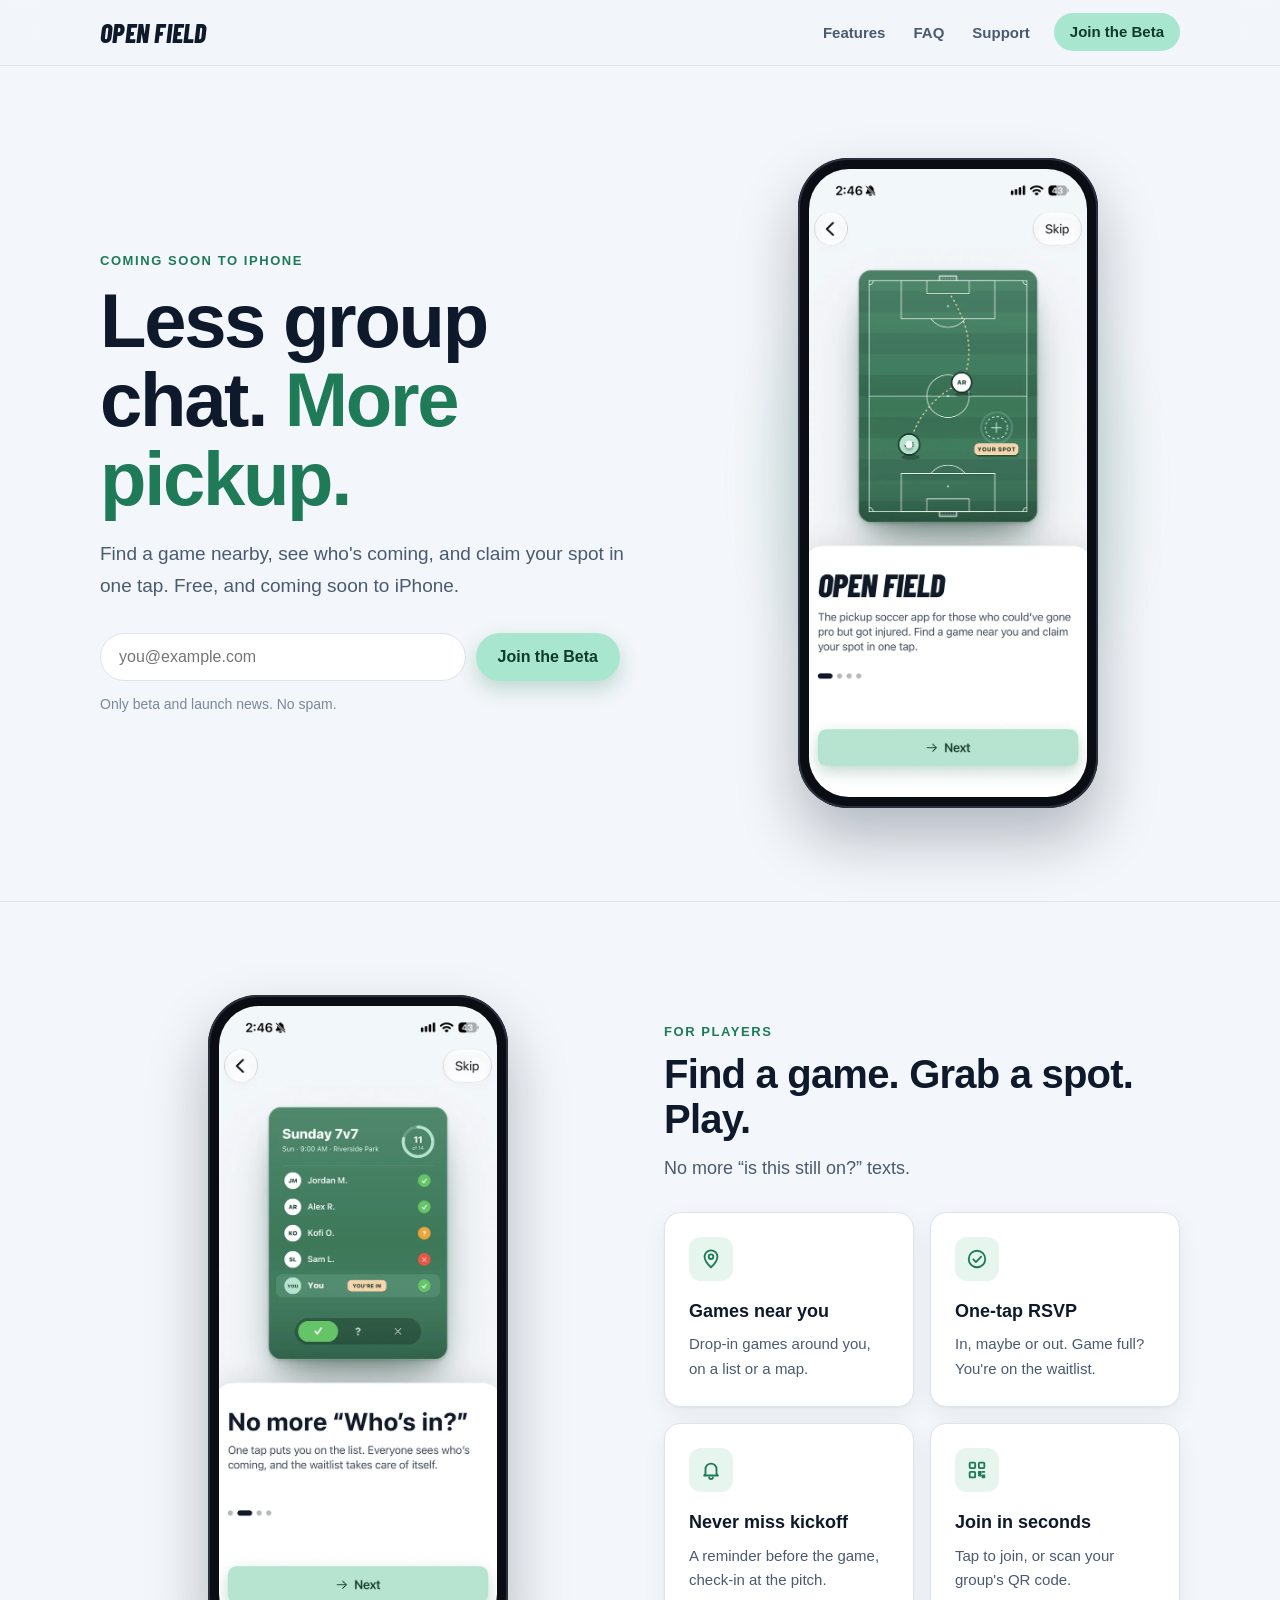
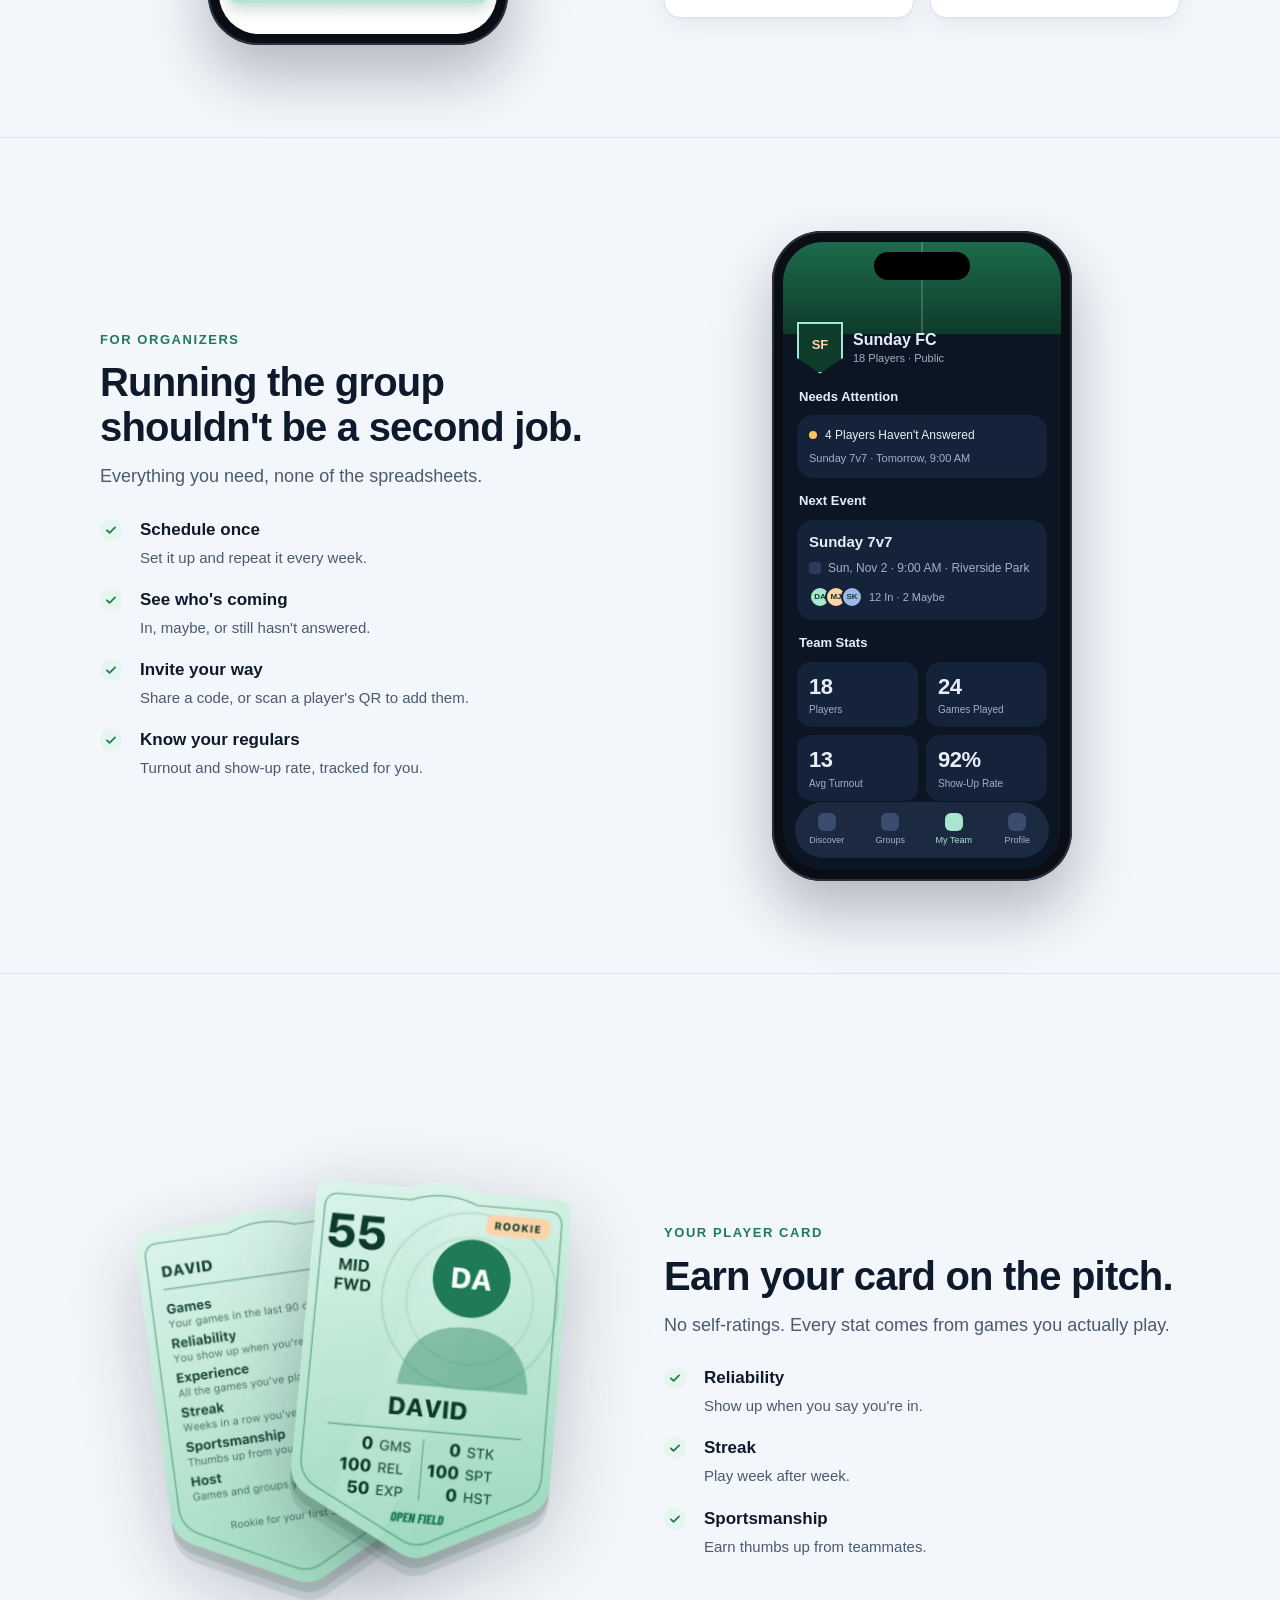
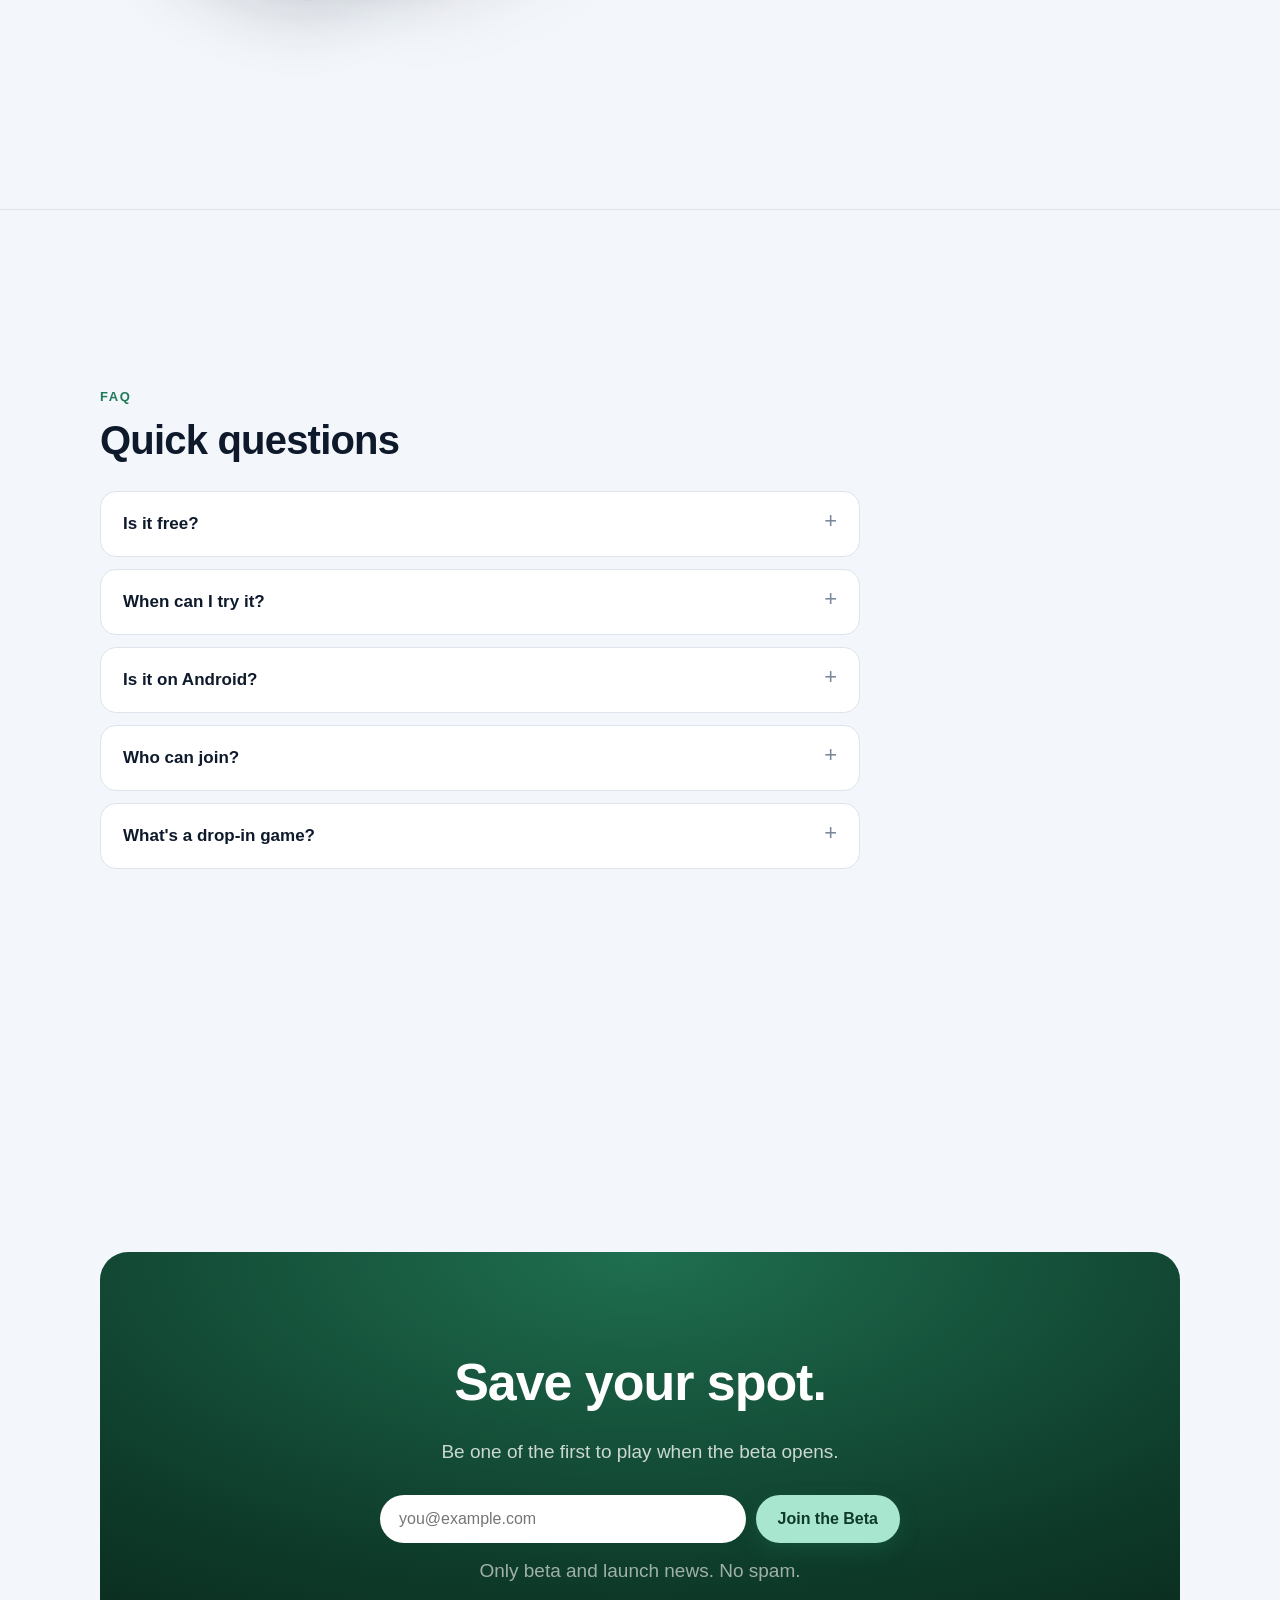
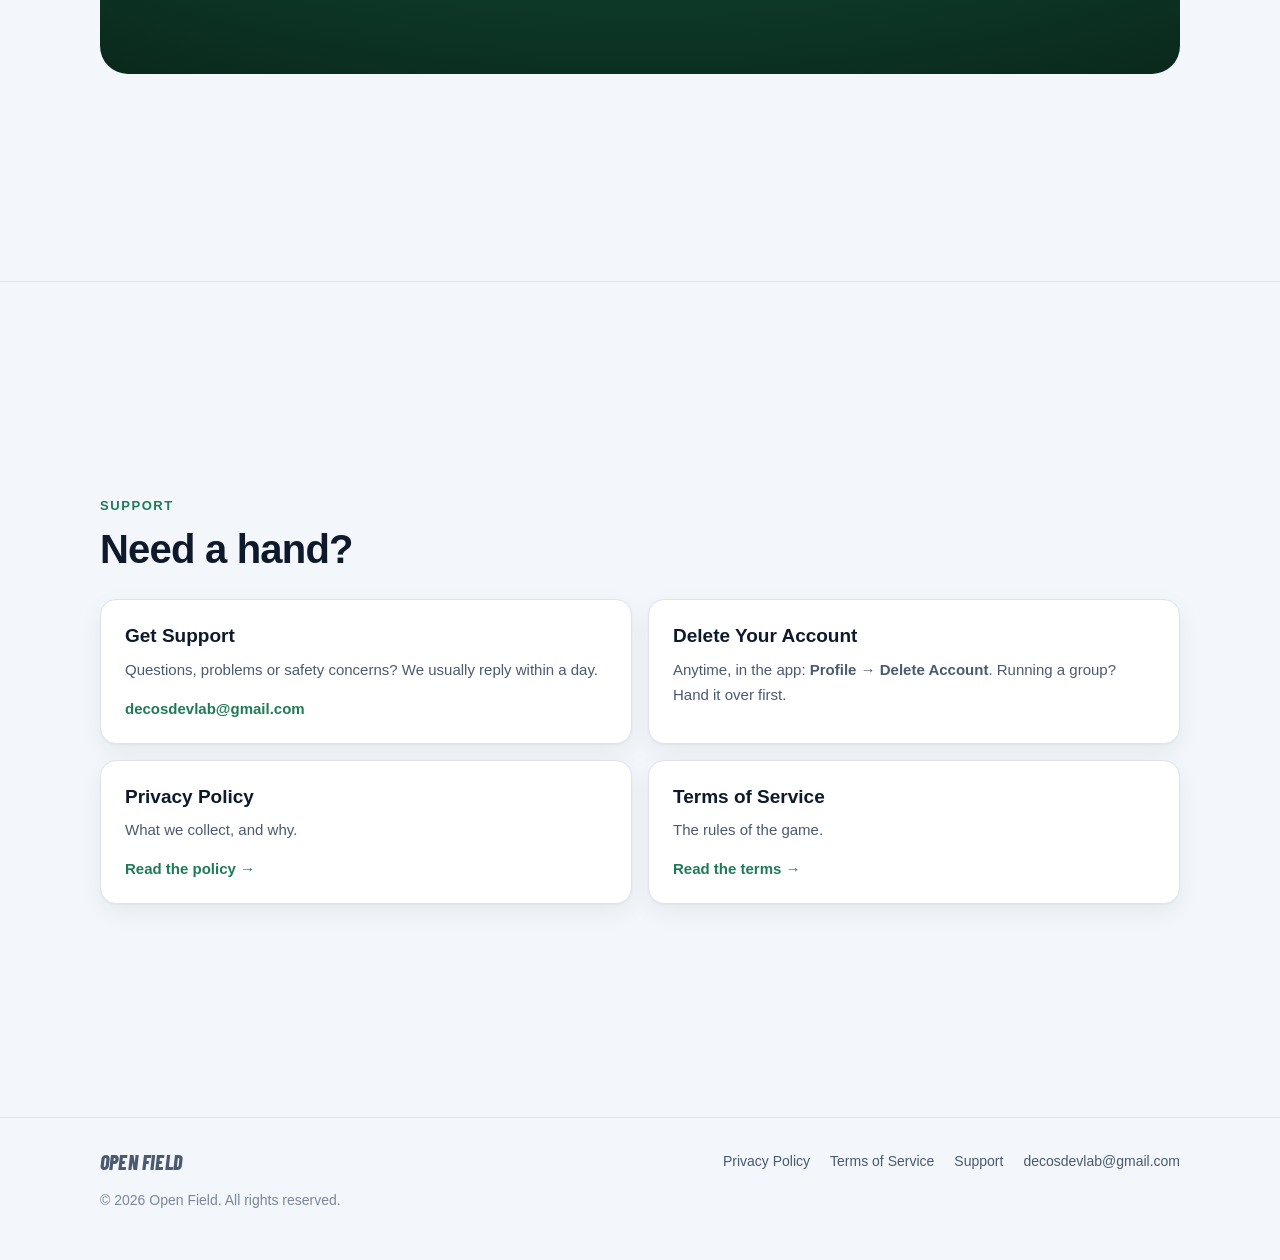
==== commit 42044ee4: "Landing page: punchier, shorter copy" ====
--- a/index.html
+++ b/index.html
@@ -4,11 +4,11 @@
 <meta charset="utf-8">
 <meta name="viewport" content="width=device-width, initial-scale=1">
 <title>Open Field · Pickup Soccer Near You</title>
-<meta name="description" content="Find pickup soccer games near you, see who's in before you show up, and run your group in one place. Coming soon to iPhone. Join the beta.">
+<meta name="description" content="Less group chat, more pickup. Find a game near you and claim your spot in one tap. Coming soon to iPhone.">
 <meta name="theme-color" content="#f3f6fa" media="(prefers-color-scheme: light)">
 <meta name="theme-color" content="#0b1524" media="(prefers-color-scheme: dark)">
 <meta property="og:title" content="Open Field · Pickup Soccer Near You">
-<meta property="og:description" content="Find pickup soccer games near you, see who's in before you show up, and run your group in one place. Coming soon to iPhone.">
+<meta property="og:description" content="Less group chat, more pickup. Find a game near you and claim your spot in one tap. Coming soon to iPhone.">
 <meta property="og:site_name" content="Open Field">
 <link rel="icon" href="/favicon.png" type="image/png">
 <link rel="apple-touch-icon" href="/apple-touch-icon.png">
@@ -32,8 +32,8 @@
     <div class="wrap landing-hero">
       <div>
         <p class="eyebrow">Coming soon to iPhone</p>
-        <h1>Pickup soccer, <em>without the group-chat chaos.</em></h1>
-        <p class="lede">Find games near you, see who's in before you show up, and run your group in one place. Open Field is free, and the beta is opening soon.</p>
+        <h1>Less group chat. <em>More pickup.</em></h1>
+        <p class="lede">Find a game nearby, see who's coming, and claim your spot in one tap. Free, and coming soon to iPhone.</p>
         <div class="waitlist">
         <form data-waitlist novalidate>
           <label class="hp" aria-hidden="true">Company <input name="company" tabindex="-1" autocomplete="off"></label>
@@ -41,7 +41,7 @@
           <button class="btn" type="submit">Join the Beta</button>
         </form>
         <p class="status" role="status" aria-live="polite"></p>
-        <p class="note">We'll email you once when the iPhone beta opens. No spam, and you can ask us to remove you anytime.</p>
+        <p class="note">Only beta and launch news. No spam.</p>
       </div>
       </div>
       <div class="hero-visual">
@@ -69,14 +69,14 @@
         <div class="split-text">
           <div class="section-head">
             <p class="eyebrow">For players</p>
-            <h2>Everything you need to get a game</h2>
-            <p>No more scrolling through group chats to find out if a game is on, where it is, or who's coming.</p>
+            <h2>Find a game. Grab a spot. Play.</h2>
+            <p>No more “is this still on?” texts.</p>
           </div>
           <div class="features features-2">
-        <div class="feature"><div class="icon"><svg viewBox="0 0 24 24" fill="none" stroke="currentColor" stroke-width="2" stroke-linecap="round" stroke-linejoin="round"><path d="M12 21s-7-6.2-7-11.5A7 7 0 0 1 19 9.5C19 14.8 12 21 12 21z"/><circle cx="12" cy="9.5" r="2.5"/></svg></div><h3>Find games near you</h3><p>See drop-in games around you on a list or a map, filtered by distance, level, price and open spots.</p></div>
-        <div class="feature"><div class="icon"><svg viewBox="0 0 24 24" fill="none" stroke="currentColor" stroke-width="2" stroke-linecap="round" stroke-linejoin="round"><circle cx="12" cy="12" r="9"/><path d="M8 12.5l2.8 2.8L16.5 9.5"/></svg></div><h3>In, maybe or out</h3><p>One tap tells the organizer you're coming. Full games keep a waitlist, so you know your place.</p></div>
-        <div class="feature"><div class="icon"><svg viewBox="0 0 24 24" fill="none" stroke="currentColor" stroke-width="2" stroke-linecap="round" stroke-linejoin="round"><path d="M6 16V11a6 6 0 1 1 12 0v5l1.5 2h-15z"/><path d="M10 20a2 2 0 0 0 4 0"/></svg></div><h3>Never miss kickoff</h3><p>Set a reminder before the game, check in when you arrive, and give teammates a thumbs up after.</p></div>
-        <div class="feature"><div class="icon"><svg viewBox="0 0 24 24" fill="none" stroke="currentColor" stroke-width="2" stroke-linecap="round" stroke-linejoin="round"><rect x="4" y="4" width="6" height="6" rx="1"/><rect x="14" y="4" width="6" height="6" rx="1"/><rect x="4" y="14" width="6" height="6" rx="1"/><path d="M14 14h2v2h-2zM18 18h2v2h-2zM14 18h2M18 14h2"/></svg></div><h3>Join in seconds</h3><p>Join a public group from its page, or a private one with an invite code or by scanning its QR code.</p></div>
+        <div class="feature"><div class="icon"><svg viewBox="0 0 24 24" fill="none" stroke="currentColor" stroke-width="2" stroke-linecap="round" stroke-linejoin="round"><path d="M12 21s-7-6.2-7-11.5A7 7 0 0 1 19 9.5C19 14.8 12 21 12 21z"/><circle cx="12" cy="9.5" r="2.5"/></svg></div><h3>Games near you</h3><p>Drop-in games around you, on a list or a map.</p></div>
+        <div class="feature"><div class="icon"><svg viewBox="0 0 24 24" fill="none" stroke="currentColor" stroke-width="2" stroke-linecap="round" stroke-linejoin="round"><circle cx="12" cy="12" r="9"/><path d="M8 12.5l2.8 2.8L16.5 9.5"/></svg></div><h3>One-tap RSVP</h3><p>In, maybe or out. Game full? You're on the waitlist.</p></div>
+        <div class="feature"><div class="icon"><svg viewBox="0 0 24 24" fill="none" stroke="currentColor" stroke-width="2" stroke-linecap="round" stroke-linejoin="round"><path d="M6 16V11a6 6 0 1 1 12 0v5l1.5 2h-15z"/><path d="M10 20a2 2 0 0 0 4 0"/></svg></div><h3>Never miss kickoff</h3><p>A reminder before the game, check-in at the pitch.</p></div>
+        <div class="feature"><div class="icon"><svg viewBox="0 0 24 24" fill="none" stroke="currentColor" stroke-width="2" stroke-linecap="round" stroke-linejoin="round"><rect x="4" y="4" width="6" height="6" rx="1"/><rect x="14" y="4" width="6" height="6" rx="1"/><rect x="4" y="14" width="6" height="6" rx="1"/><path d="M14 14h2v2h-2zM18 18h2v2h-2zM14 18h2M18 14h2"/></svg></div><h3>Join in seconds</h3><p>Tap to join, or scan your group's QR code.</p></div>
           </div>
         </div>
       </div>
@@ -88,14 +88,14 @@
       <div>
         <p class="eyebrow">For organizers</p>
         <div class="section-head" style="margin-bottom:0">
-          <h2>Run your group without the spreadsheet</h2>
-          <p>My Team puts everything an organizer needs in one place.</p>
+          <h2>Running the group shouldn't be a second job.</h2>
+          <p>Everything you need, none of the spreadsheets.</p>
         </div>
         <ul class="checks">
-          <li><div><strong>Schedule in a minute</strong><span>Set the venue, format, cost and spots once, then repeat it weekly.</span></div></li>
-          <li><div><strong>Know who's coming</strong><span>See who's in, who's on the fence, and who hasn't answered yet.</span></div></li>
-          <li><div><strong>Invite your way</strong><span>Share an invite code or QR code, or add players by scanning their Player Code.</span></div></li>
-          <li><div><strong>Track your turnout</strong><span>Tick who played after each game and watch average turnout and show-up rate.</span></div></li>
+          <li><div><strong>Schedule once</strong><span>Set it up and repeat it every week.</span></div></li>
+          <li><div><strong>See who's coming</strong><span>In, maybe, or still hasn't answered.</span></div></li>
+          <li><div><strong>Invite your way</strong><span>Share a code, or scan a player's QR to add them.</span></div></li>
+          <li><div><strong>Know your regulars</strong><span>Turnout and show-up rate, tracked for you.</span></div></li>
         </ul>
       </div>
       <div class="split-visual">
@@ -134,15 +134,14 @@
       <div>
         <p class="eyebrow">Your player card</p>
         <div class="section-head" style="margin-bottom:0">
-          <h2>A card you earn on the pitch</h2>
-          <p>Your player card is built only from the games you actually play. No self-ratings, no inflated stats.</p>
+          <h2>Earn your card on the pitch.</h2>
+          <p>No self-ratings. Every stat comes from games you actually play.</p>
         </div>
         <ul class="checks">
-          <li><div><strong>Reliability</strong><span>Do you turn up when you say you're in?</span></div></li>
-          <li><div><strong>Streak</strong><span>How many weeks in a row you've played.</span></div></li>
-          <li><div><strong>Sportsmanship</strong><span>The thumbs up teammates give you after games.</span></div></li>
+          <li><div><strong>Reliability</strong><span>Show up when you say you're in.</span></div></li>
+          <li><div><strong>Streak</strong><span>Play week after week.</span></div></li>
+          <li><div><strong>Sportsmanship</strong><span>Earn thumbs up from teammates.</span></div></li>
         </ul>
-        <div class="stat-pills"><span><b>Tap to flip</b>see what each stat means</span><span><b>Rookie</b>for your first 3 games</span><span><b>Colors</b>change as your rating climbs</span></div>
       </div>
       <div class="split-visual">
         <div class="card-pair">
@@ -155,14 +154,13 @@
 
   <section class="section page" id="faq">
     <div class="wrap">
-      <div class="section-head"><p class="eyebrow">FAQ</p><h2>Questions, answered</h2></div>
+      <div class="section-head"><p class="eyebrow">FAQ</p><h2>Quick questions</h2></div>
       <div class="faq">
-        <details><summary>Is Open Field free?</summary><p>Yes, Open Field is free to use. Some games have a cost per player set by the organizer, which you pay them directly, outside the app.</p></details>
-        <details><summary>When can I try it?</summary><p>We're opening a beta on iPhone soon. Join the waitlist and we'll email you the invite as soon as it's ready.</p></details>
-        <details><summary>Is there an Android version?</summary><p>Not yet. Open Field is launching on iPhone first, and Android is planned for later.</p></details>
-        <details><summary>Who can join?</summary><p>Anyone 16 or older. Public groups and drop-in games are open to everyone nearby; private groups need an invite code from their organizer.</p></details>
-        <details><summary>What's a drop-in game?</summary><p>A public game that anyone nearby can join, even if they aren't in the group that runs it. Drop-ins show up in Discover.</p></details>
-        <details><summary>Where is Open Field available?</summary><p>In the United States for now.</p></details>
+        <details><summary>Is it free?</summary><p>Yes. If a game has a cost, you pay the organizer directly.</p></details>
+        <details><summary>When can I try it?</summary><p>Soon, in the US. Join the waitlist and we'll send your beta invite.</p></details>
+        <details><summary>Is it on Android?</summary><p>Not yet. We're starting with iPhone.</p></details>
+        <details><summary>Who can join?</summary><p>Anyone 16 or older. Private groups need an invite from their organizer.</p></details>
+        <details><summary>What's a drop-in game?</summary><p>A public game anyone nearby can join. You'll find them in Discover.</p></details>
       </div>
     </div>
   </section>
@@ -170,8 +168,8 @@
   <section class="page page-cta" id="cta">
     <div class="wrap">
     <div class="cta-band">
-      <h2>Be first on the pitch</h2>
-      <p>Join the beta waitlist and help shape Open Field before it launches.</p>
+      <h2>Save your spot.</h2>
+      <p>Be one of the first to play when the beta opens.</p>
       <div class="waitlist">
         <form data-waitlist novalidate>
           <label class="hp" aria-hidden="true">Company <input name="company" tabindex="-1" autocomplete="off"></label>
@@ -179,7 +177,7 @@
           <button class="btn" type="submit">Join the Beta</button>
         </form>
         <p class="status" role="status" aria-live="polite"></p>
-        <p class="note">We'll email you once when the iPhone beta opens. No spam, and you can ask us to remove you anytime.</p>
+        <p class="note">Only beta and launch news. No spam.</p>
       </div>
     </div>
     </div>
@@ -187,24 +185,19 @@
 
   <section class="section page" id="support">
     <div class="wrap">
-      <div class="section-head"><p class="eyebrow">Support</p><h2>Help and legal</h2></div>
+      <div class="section-head"><p class="eyebrow">Support</p><h2>Need a hand?</h2></div>
       <div class="cards" style="padding-bottom:0">
         <a class="card" href="mailto:decosdevlab@gmail.com?subject=Open%20Field">
           <h2>Get Support</h2>
-          <p>Have a question, a problem, a safety concern or a request about your data? Email us. We usually reply within a day.</p>
+          <p>Questions, problems or safety concerns? We usually reply within a day.</p>
           <span class="go">decosdevlab@gmail.com</span>
         </a>
         <div class="card">
           <h2>Delete Your Account</h2>
-          <p>You can delete your account and its data from the app at any time:</p>
-          <ol class="steps">
-            <li>In the Open Field app, go to <strong>Profile</strong>.</li>
-            <li>Scroll down and tap <strong>Delete Account</strong>.</li>
-          </ol>
-          <p style="margin-top:10px">If you run a group, hand it over or delete it first.</p>
-        </div>
-        <a class="card" href="/privacy"><h2>Privacy Policy</h2><p>What we collect, how it's used, who can see it, and your choices.</p><span class="go">Read the policy →</span></a>
-        <a class="card" href="/terms"><h2>Terms of Service</h2><p>The rules for using Open Field, playing safely and keeping the community respectful.</p><span class="go">Read the terms →</span></a>
+          <p>Anytime, in the app: <strong>Profile → Delete Account</strong>. Running a group? Hand it over first.</p>
+        </div>
+        <a class="card" href="/privacy"><h2>Privacy Policy</h2><p>What we collect, and why.</p><span class="go">Read the policy →</span></a>
+        <a class="card" href="/terms"><h2>Terms of Service</h2><p>The rules of the game.</p><span class="go">Read the terms →</span></a>
       </div>
     </div>
   </section>
@@ -231,7 +224,7 @@
           body: JSON.stringify({ p_email: email })
         }).then(function (r) {
           if (r.ok) {
-            status.textContent = "You're on the list! We'll email you when the beta opens.";
+            status.textContent = "You're in! We'll email you when the beta opens.";
             status.className = 'status ok';
             form.reset();
           } else {
--- a/styles.css
+++ b/styles.css
@@ -219,7 +219,7 @@
 
 .landing-hero { display: grid; gap: 48px; align-items: center; padding-top: 64px; padding-bottom: 72px; }
 @media (min-width: 960px) { .landing-hero { grid-template-columns: 1.1fr 0.9fr; padding-top: 88px; padding-bottom: 96px; } }
-.landing-hero h1 { margin: 0; font-size: clamp(40px, 6vw, 64px); line-height: 1.04; letter-spacing: -0.03em; }
+.landing-hero h1 { margin: 0; font-size: clamp(40px, 6.5vw, 76px); line-height: 1.04; letter-spacing: -0.03em; }
 .landing-hero h1 em { font-style: normal; color: var(--accent); }
 .landing-hero .lede { margin: 20px 0 0; font-size: 19px; color: var(--muted); max-width: 540px; }
 .hero-visual { display: flex; justify-content: center; position: relative; }
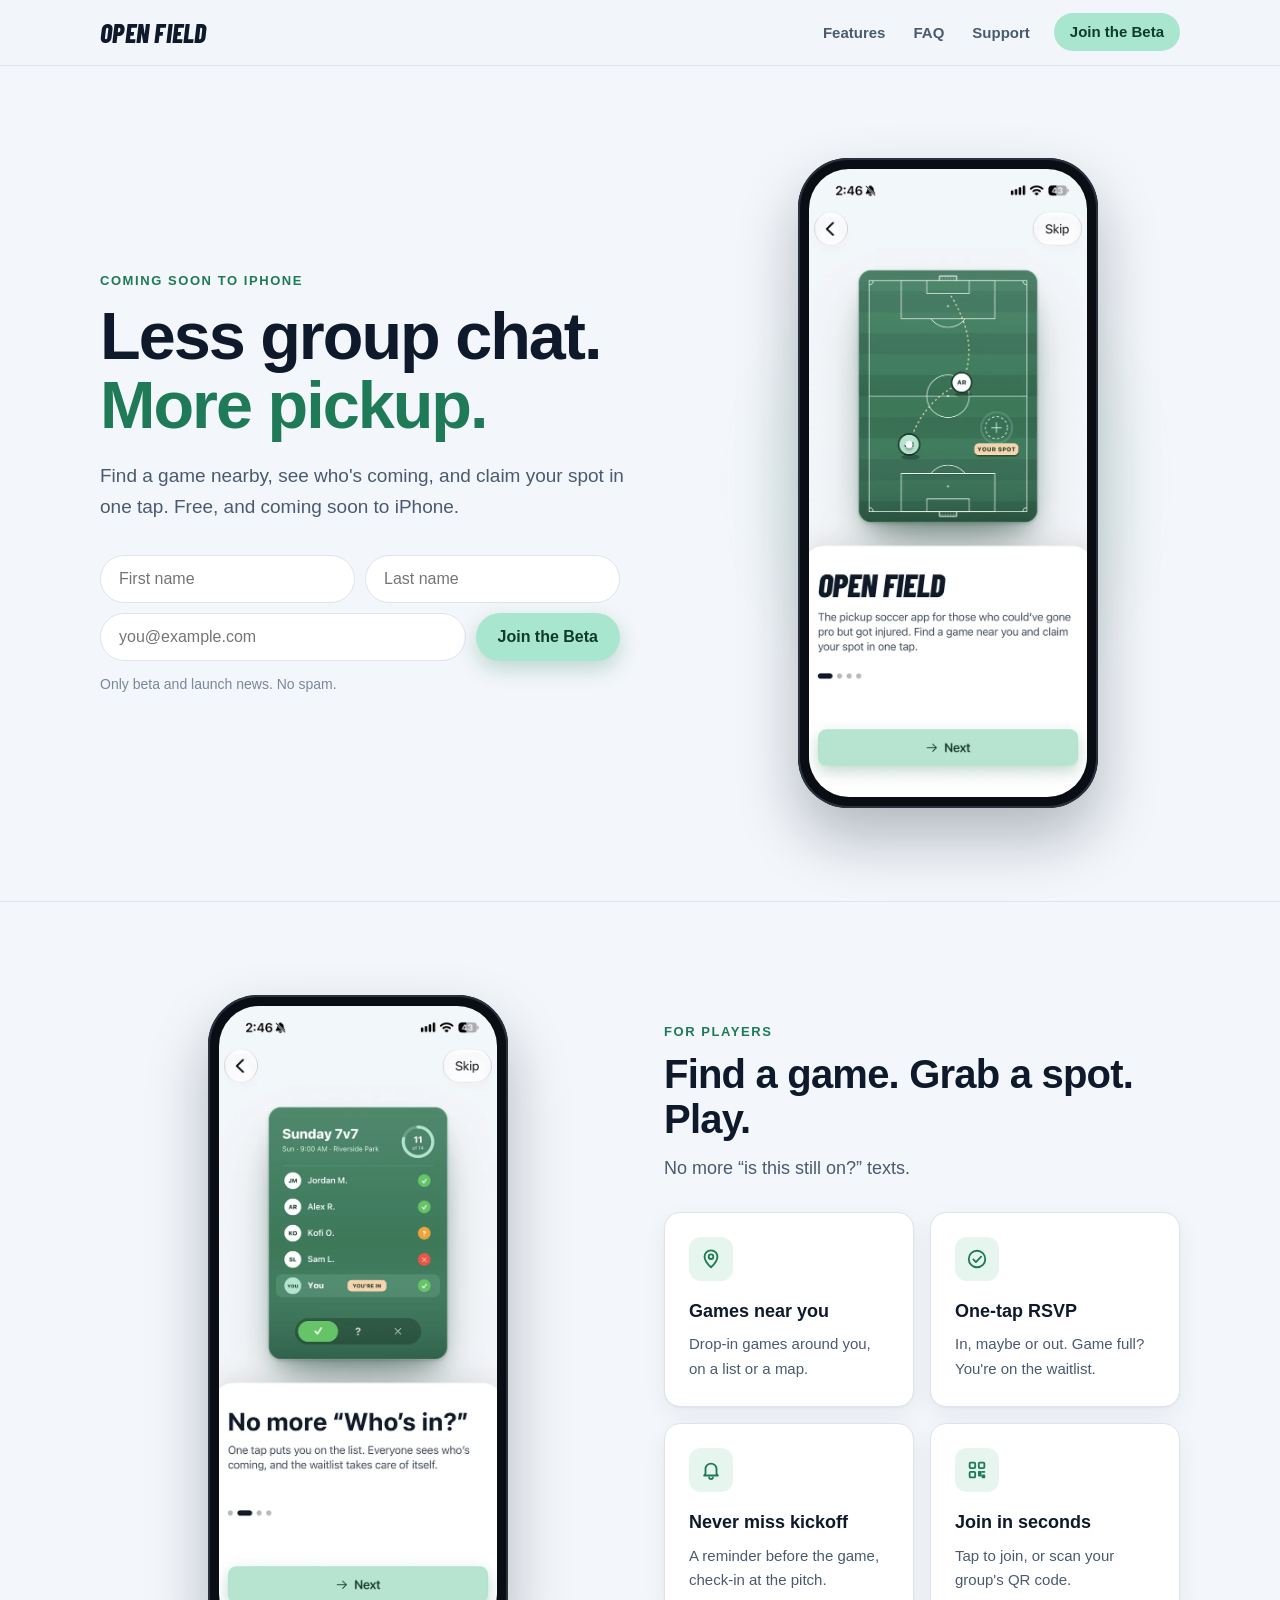
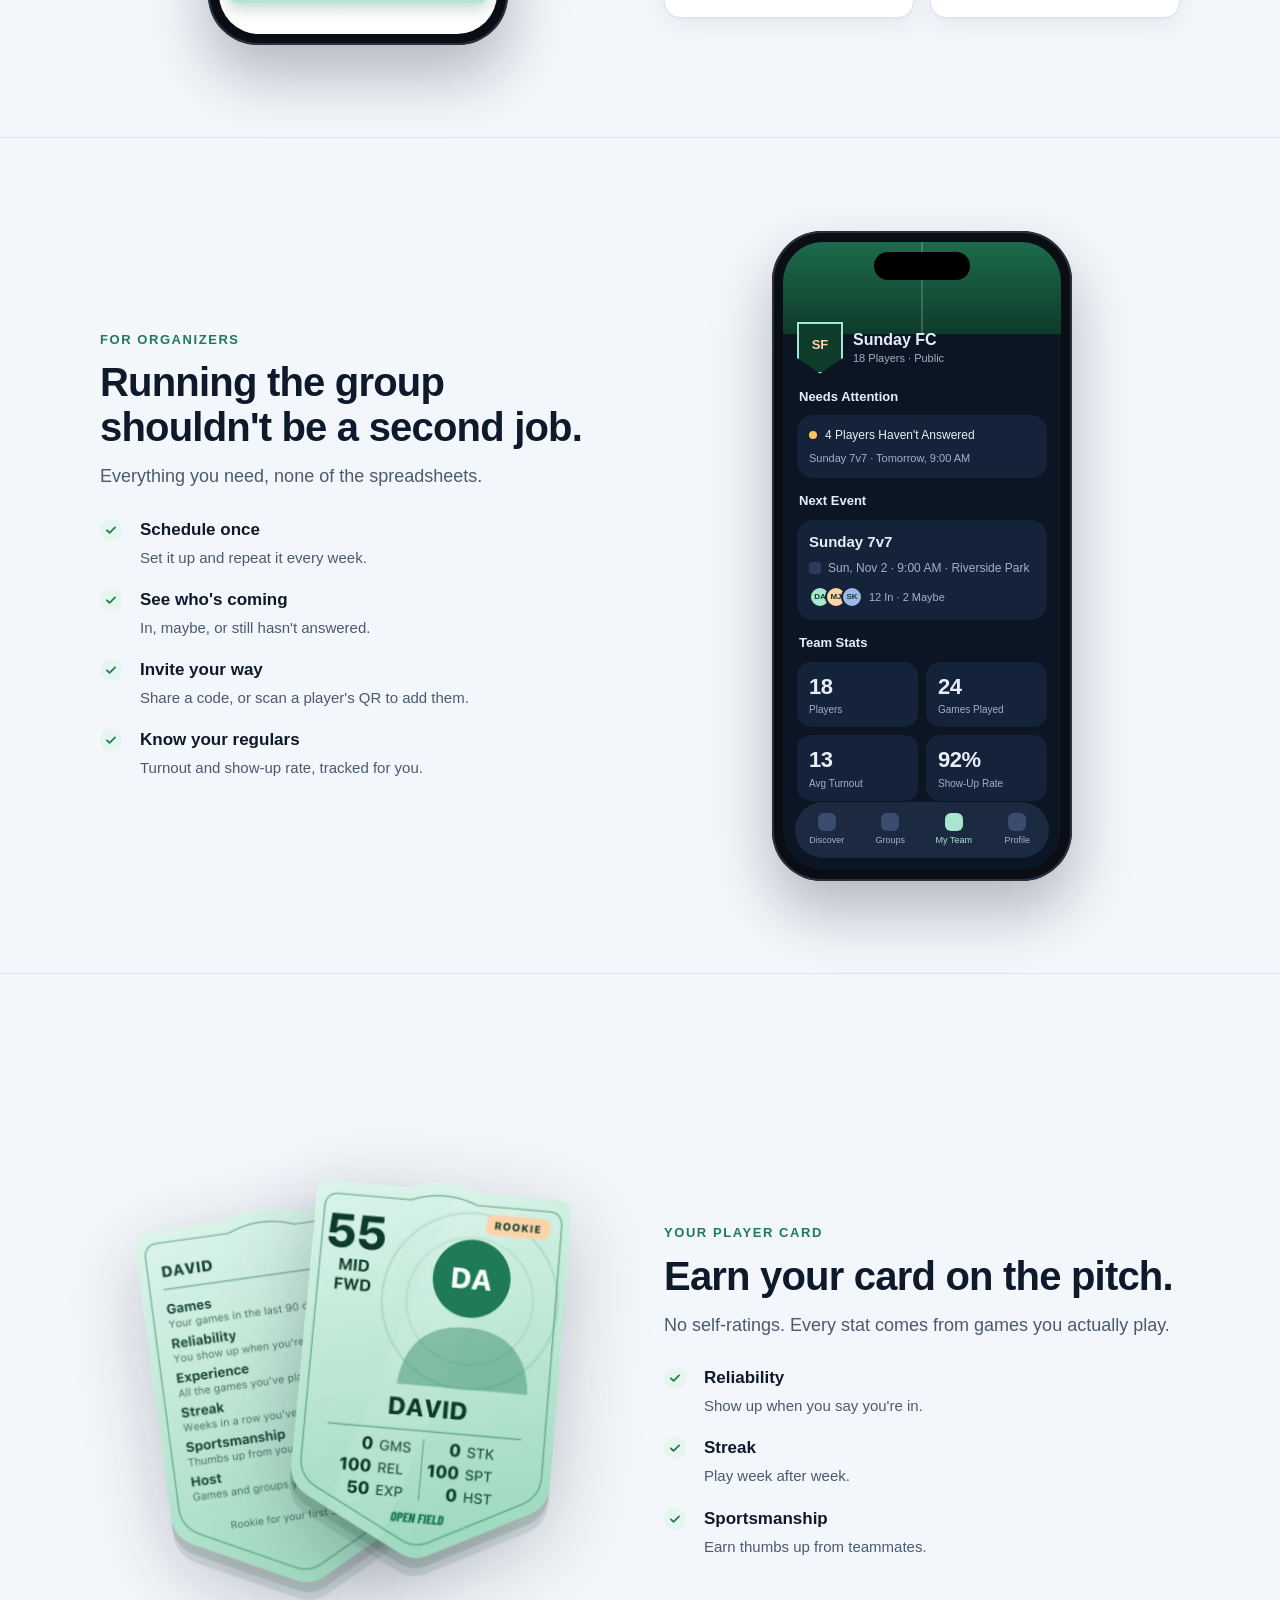
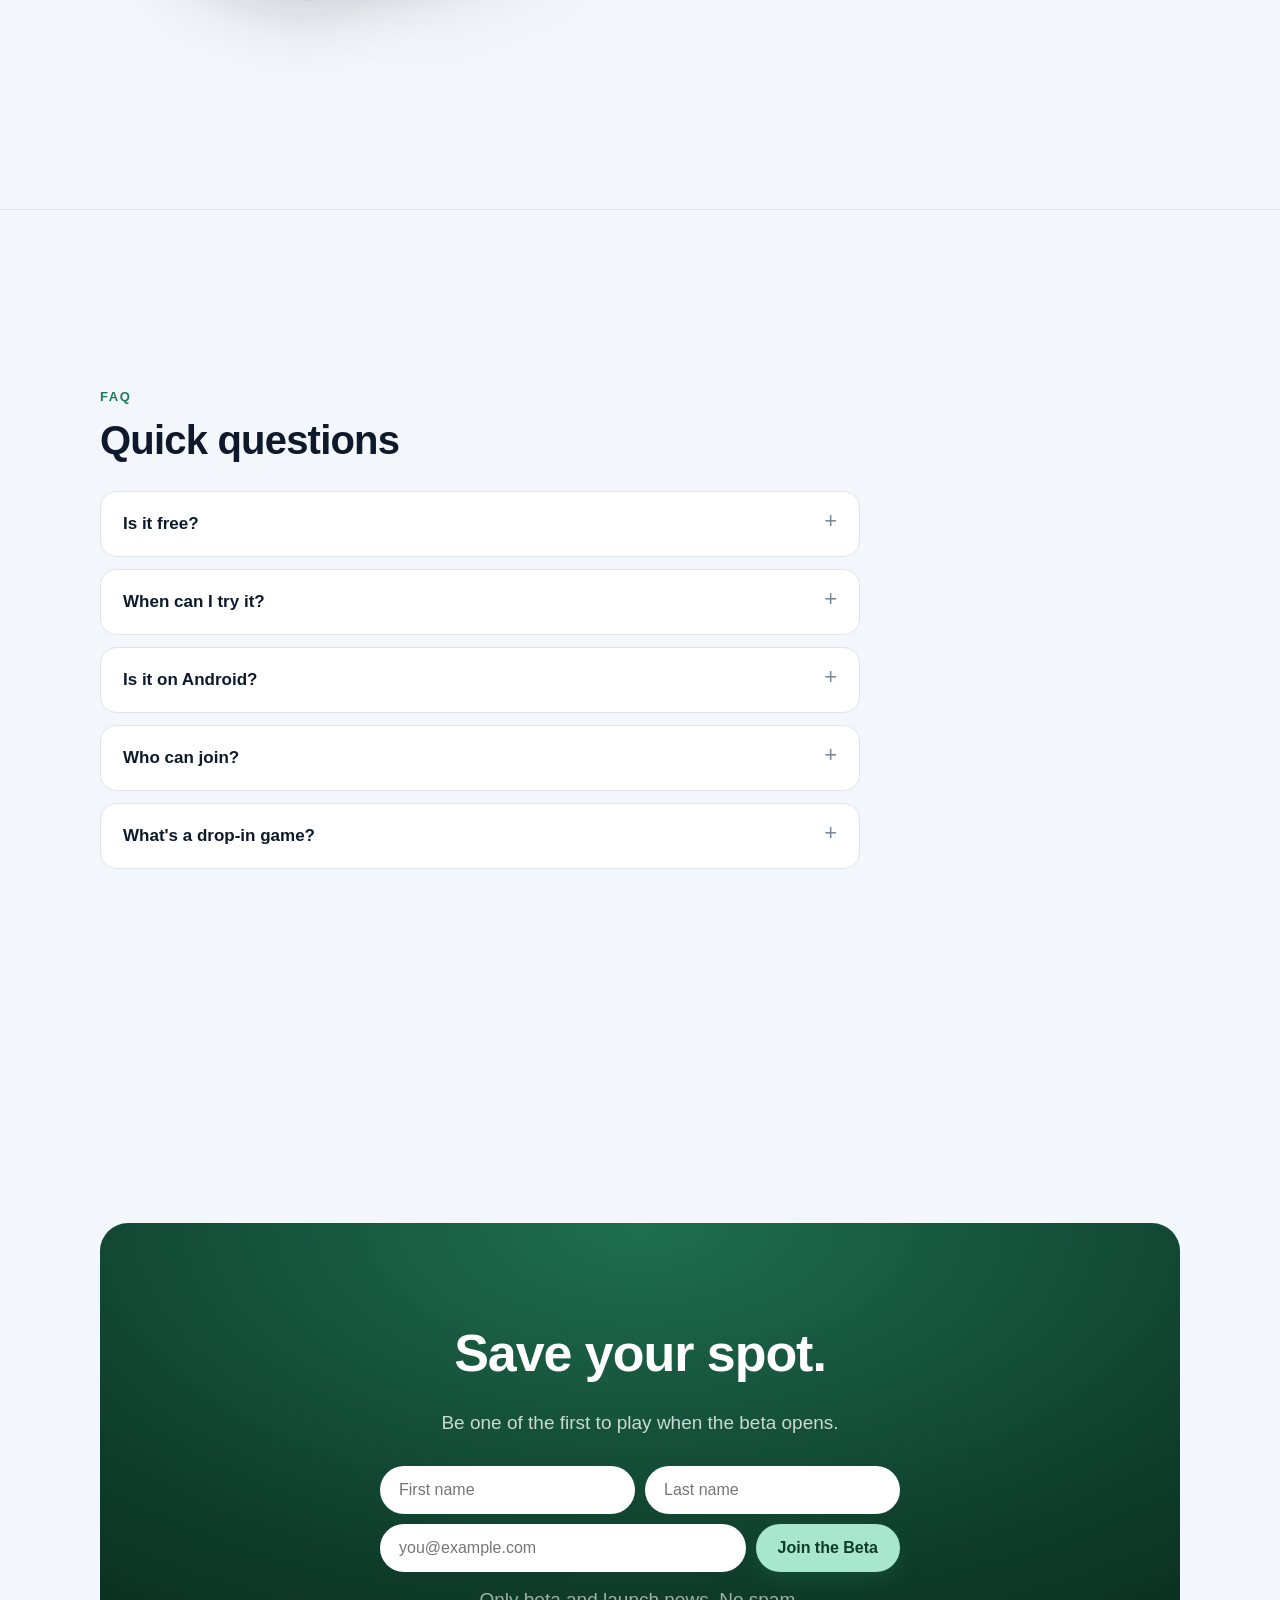
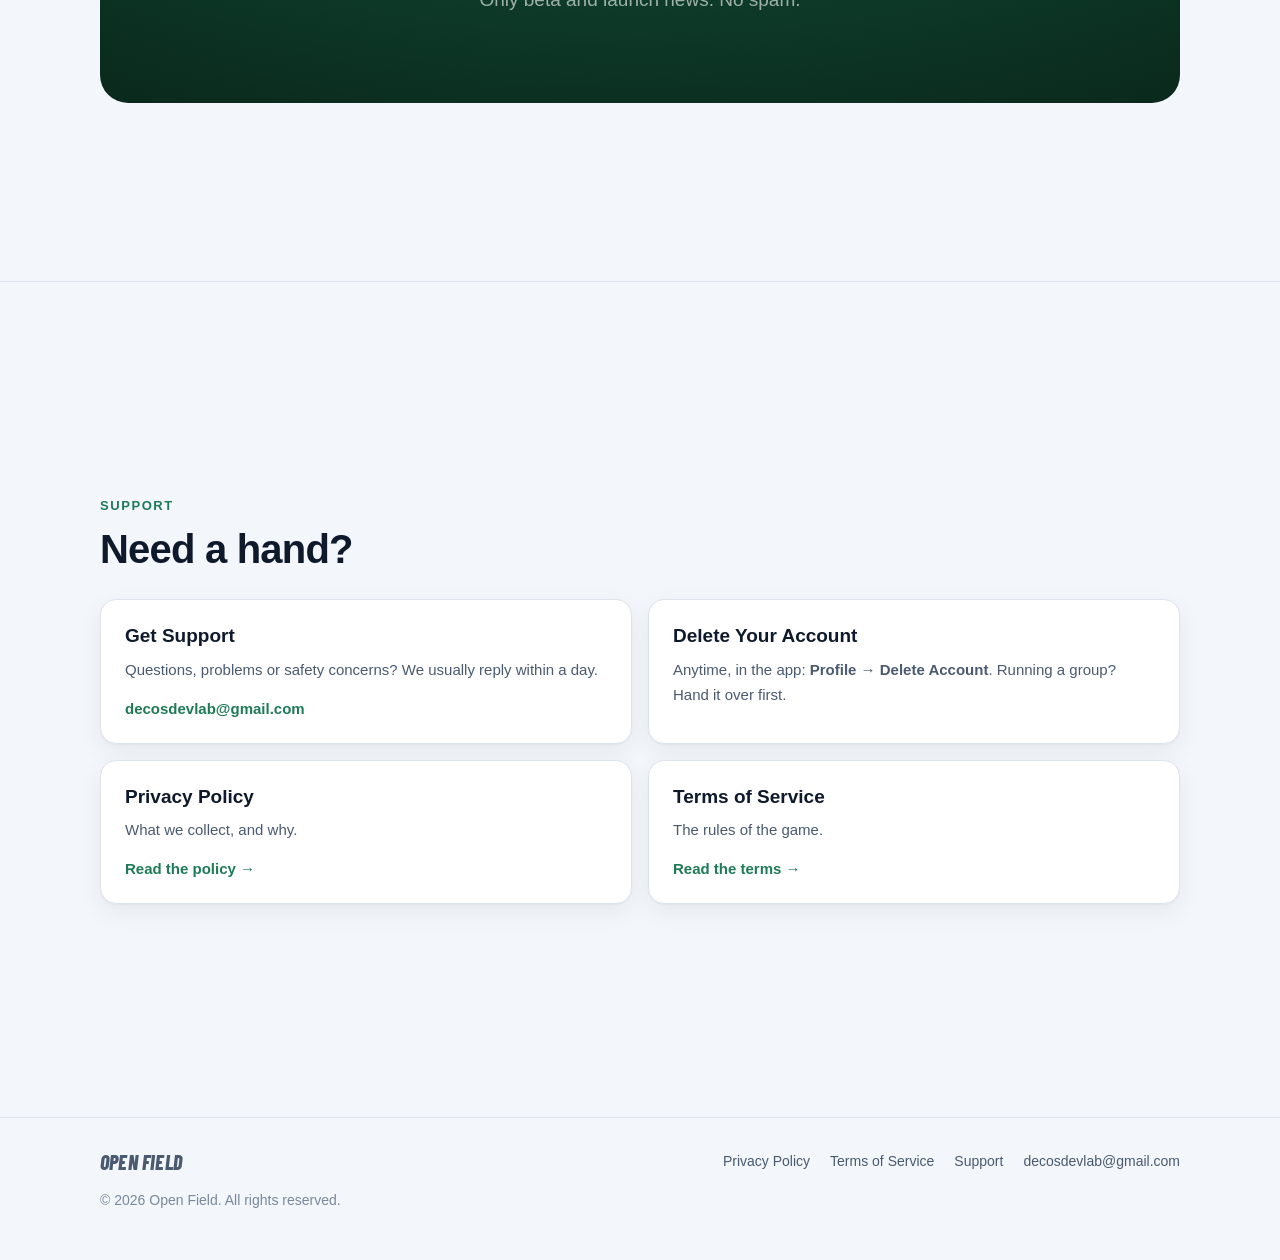
==== commit 0aa7d2a3: "Beta sign-up asks for first and last name; Privacy Policy updated; two-line hero headline" ====
--- a/index.html
+++ b/index.html
@@ -32,11 +32,13 @@
     <div class="wrap landing-hero">
       <div>
         <p class="eyebrow">Coming soon to iPhone</p>
-        <h1>Less group chat. <em>More pickup.</em></h1>
+        <h1><span>Less group chat.</span> <em>More pickup.</em></h1>
         <p class="lede">Find a game nearby, see who's coming, and claim your spot in one tap. Free, and coming soon to iPhone.</p>
         <div class="waitlist">
         <form data-waitlist novalidate>
           <label class="hp" aria-hidden="true">Company <input name="company" tabindex="-1" autocomplete="off"></label>
+          <input class="name" type="text" name="first" placeholder="First name" autocomplete="given-name" required maxlength="50" aria-label="First name" id="hero-first">
+          <input class="name" type="text" name="last" placeholder="Last name" autocomplete="family-name" required maxlength="50" aria-label="Last name" id="hero-last">
           <input type="email" name="email" placeholder="you@example.com" autocomplete="email" required aria-label="Email address" id="hero-email">
           <button class="btn" type="submit">Join the Beta</button>
         </form>
@@ -173,6 +175,8 @@
       <div class="waitlist">
         <form data-waitlist novalidate>
           <label class="hp" aria-hidden="true">Company <input name="company" tabindex="-1" autocomplete="off"></label>
+          <input class="name" type="text" name="first" placeholder="First name" autocomplete="given-name" required maxlength="50" aria-label="First name" id="cta-first">
+          <input class="name" type="text" name="last" placeholder="Last name" autocomplete="family-name" required maxlength="50" aria-label="Last name" id="cta-last">
           <input type="email" name="email" placeholder="you@example.com" autocomplete="email" required aria-label="Email address" id="cta-email">
           <button class="btn" type="submit">Join the Beta</button>
         </form>
@@ -214,14 +218,17 @@
       form.addEventListener('submit', function (e) {
         e.preventDefault();
         var email = form.email.value.trim();
+        var first = form.first.value.trim();
+        var last = form.last.value.trim();
         status.className = 'status';
         if (form.company.value) { status.textContent = "You're on the list!"; status.className = 'status ok'; return; }
+        if (!first || !last) { status.textContent = 'Enter your first and last name.'; status.className = 'status err'; return; }
         if (!/^[^@\s]+@[^@\s]+\.[^@\s]+$/.test(email)) { status.textContent = 'Enter a valid email address.'; status.className = 'status err'; return; }
         button.disabled = true;
         fetch(URL, {
           method: 'POST',
           headers: { apikey: KEY, Authorization: 'Bearer ' + KEY, 'Content-Type': 'application/json' },
-          body: JSON.stringify({ p_email: email })
+          body: JSON.stringify({ p_email: email, p_first_name: first, p_last_name: last })
         }).then(function (r) {
           if (r.ok) {
             status.textContent = "You're in! We'll email you when the beta opens.";
--- a/styles.css
+++ b/styles.css
@@ -219,7 +219,7 @@
 
 .landing-hero { display: grid; gap: 48px; align-items: center; padding-top: 64px; padding-bottom: 72px; }
 @media (min-width: 960px) { .landing-hero { grid-template-columns: 1.1fr 0.9fr; padding-top: 88px; padding-bottom: 96px; } }
-.landing-hero h1 { margin: 0; font-size: clamp(40px, 6.5vw, 76px); line-height: 1.04; letter-spacing: -0.03em; }
+.landing-hero h1 { margin: 0; font-size: clamp(38px, 5.2vw, 68px); line-height: 1.04; letter-spacing: -0.03em; }
 .landing-hero h1 em { font-style: normal; color: var(--accent); }
 .landing-hero .lede { margin: 20px 0 0; font-size: 19px; color: var(--muted); max-width: 540px; }
 .hero-visual { display: flex; justify-content: center; position: relative; }
@@ -230,11 +230,12 @@
 
 .waitlist { margin-top: 32px; max-width: 520px; }
 .waitlist form { display: flex; gap: 10px; flex-wrap: wrap; }
-.waitlist input[type="email"] {
+.waitlist input[type="email"], .waitlist input.name {
   flex: 1 1 240px; height: 48px; padding: 0 18px; border-radius: 999px; border: 1px solid var(--line);
   background: var(--surface); color: var(--text); font-family: inherit; font-size: 16px;
 }
-.waitlist input[type="email"]:focus { outline: 2px solid var(--accent); outline-offset: 1px; }
+.waitlist input.name { flex: 1 1 calc(50% - 5px); min-width: 0; }
+.waitlist input[type="email"]:focus, .waitlist input.name:focus { outline: 2px solid var(--accent); outline-offset: 1px; }
 .waitlist .hp { position: absolute; left: -9999px; width: 1px; height: 1px; overflow: hidden; }
 .waitlist .note { margin: 12px 0 0; font-size: 14px; color: var(--subtle); }
 .waitlist .status { margin: 12px 0 0; font-size: 15px; font-weight: 600; min-height: 1.4em; }
@@ -289,7 +290,7 @@
 .cta-band h2 { margin: 0 0 10px; font-size: clamp(28px, 4vw, 38px); letter-spacing: -0.02em; }
 .cta-band p { margin: 0 auto; max-width: 520px; color: rgba(255, 255, 255, 0.78); }
 .cta-band .waitlist { margin: 28px auto 0; }
-.cta-band .waitlist input[type="email"] { border-color: transparent; }
+.cta-band .waitlist input[type="email"], .cta-band .waitlist input.name { border-color: transparent; }
 .cta-band .waitlist .note { color: rgba(255, 255, 255, 0.6); }
 .cta-band .waitlist .status.ok { color: var(--mint); }
 .cta-band .waitlist .status.err { color: #ffb4b4; }
@@ -444,8 +445,8 @@
   .landing-hero .lede { font-size: 17px; margin-left: auto; margin-right: auto; }
   .waitlist { margin-left: auto; margin-right: auto; }
   .waitlist form { flex-direction: column; }
-  .waitlist input[type="email"], .waitlist .btn { flex: none; width: 100%; height: 52px; }
-  .waitlist input[type="email"] { text-align: center; }
+  .waitlist input[type="email"], .waitlist input.name, .waitlist .btn { flex: none; width: 100%; height: 52px; }
+  .waitlist input[type="email"], .waitlist input.name { text-align: center; }
   .page .phone { width: min(250px, 66vw); }
   .page .phone.drawn { width: 300px; zoom: 0.84; }
 
@@ -482,3 +483,4 @@
   .site-footer .wrap { flex-direction: column; text-align: center; gap: 14px; }
   .site-footer nav { justify-content: center; }
 }
+.landing-hero h1 span, .landing-hero h1 em { display: block; white-space: nowrap; }
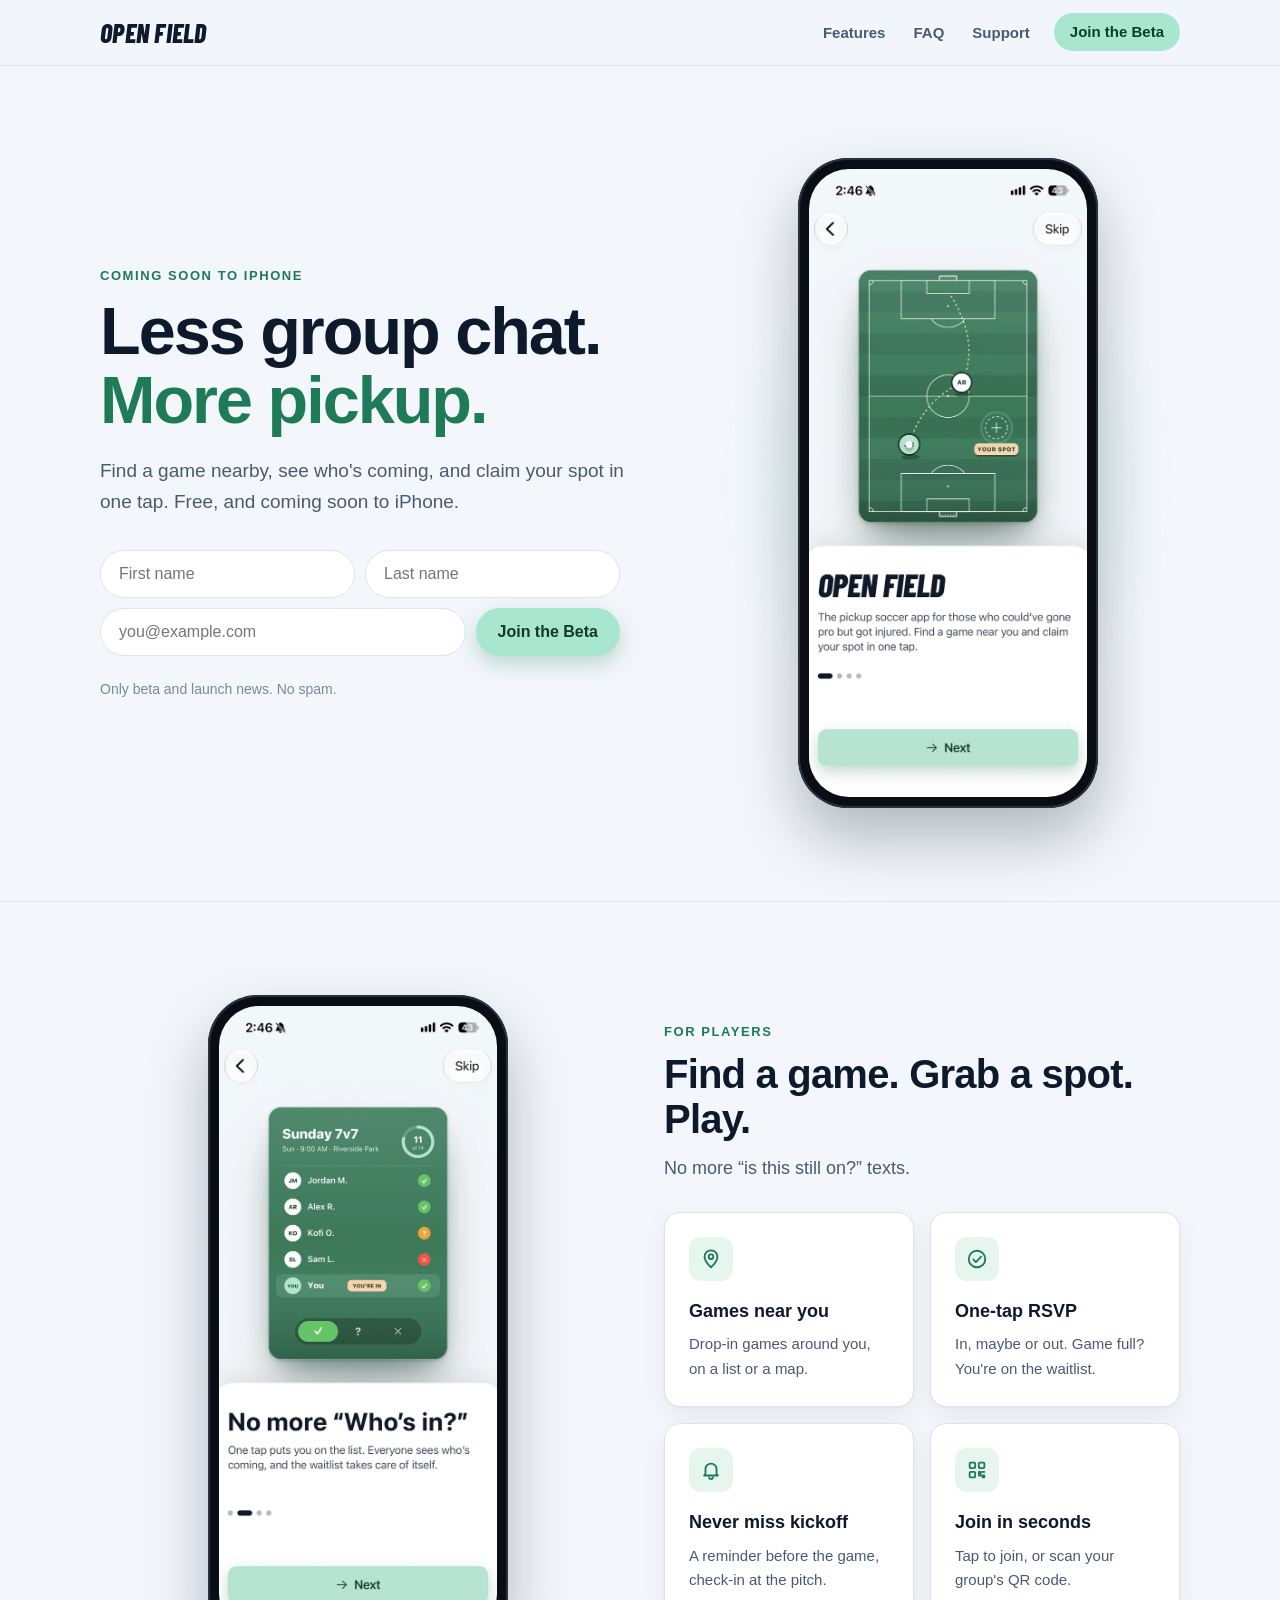
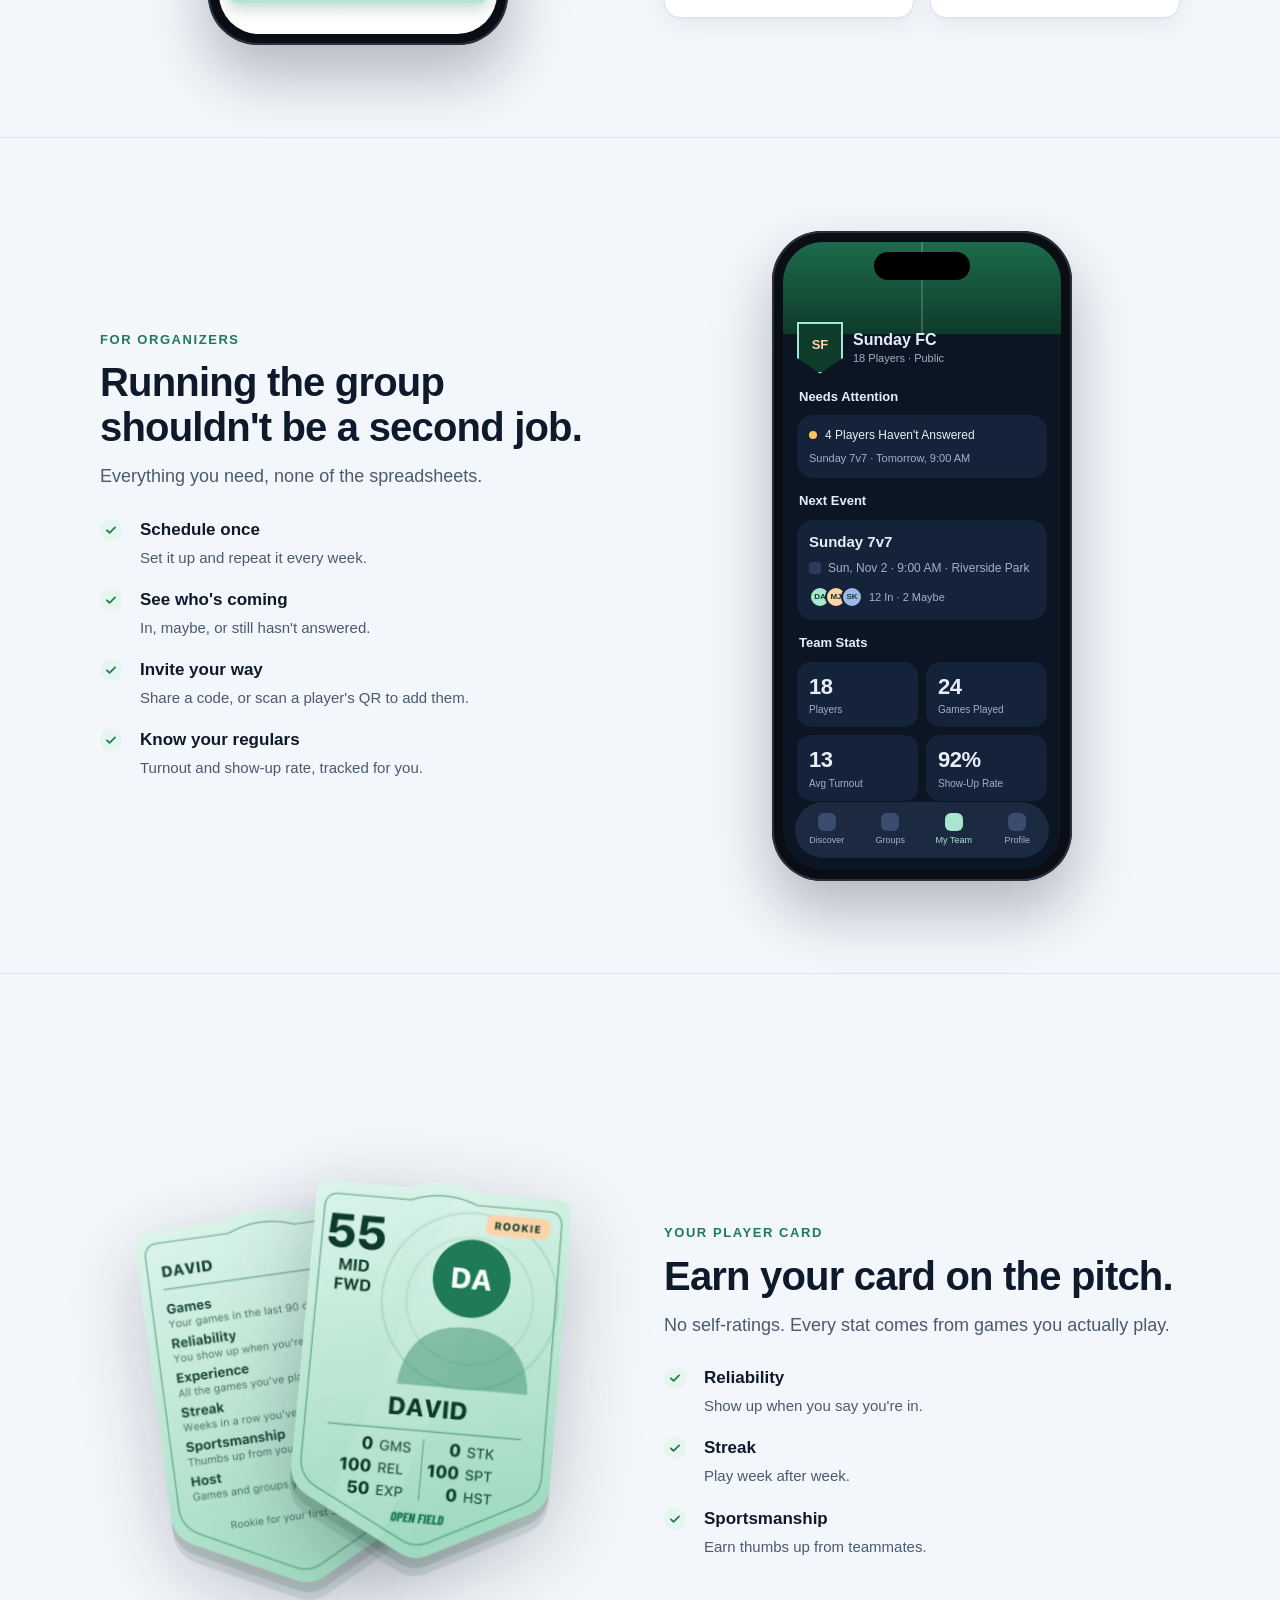
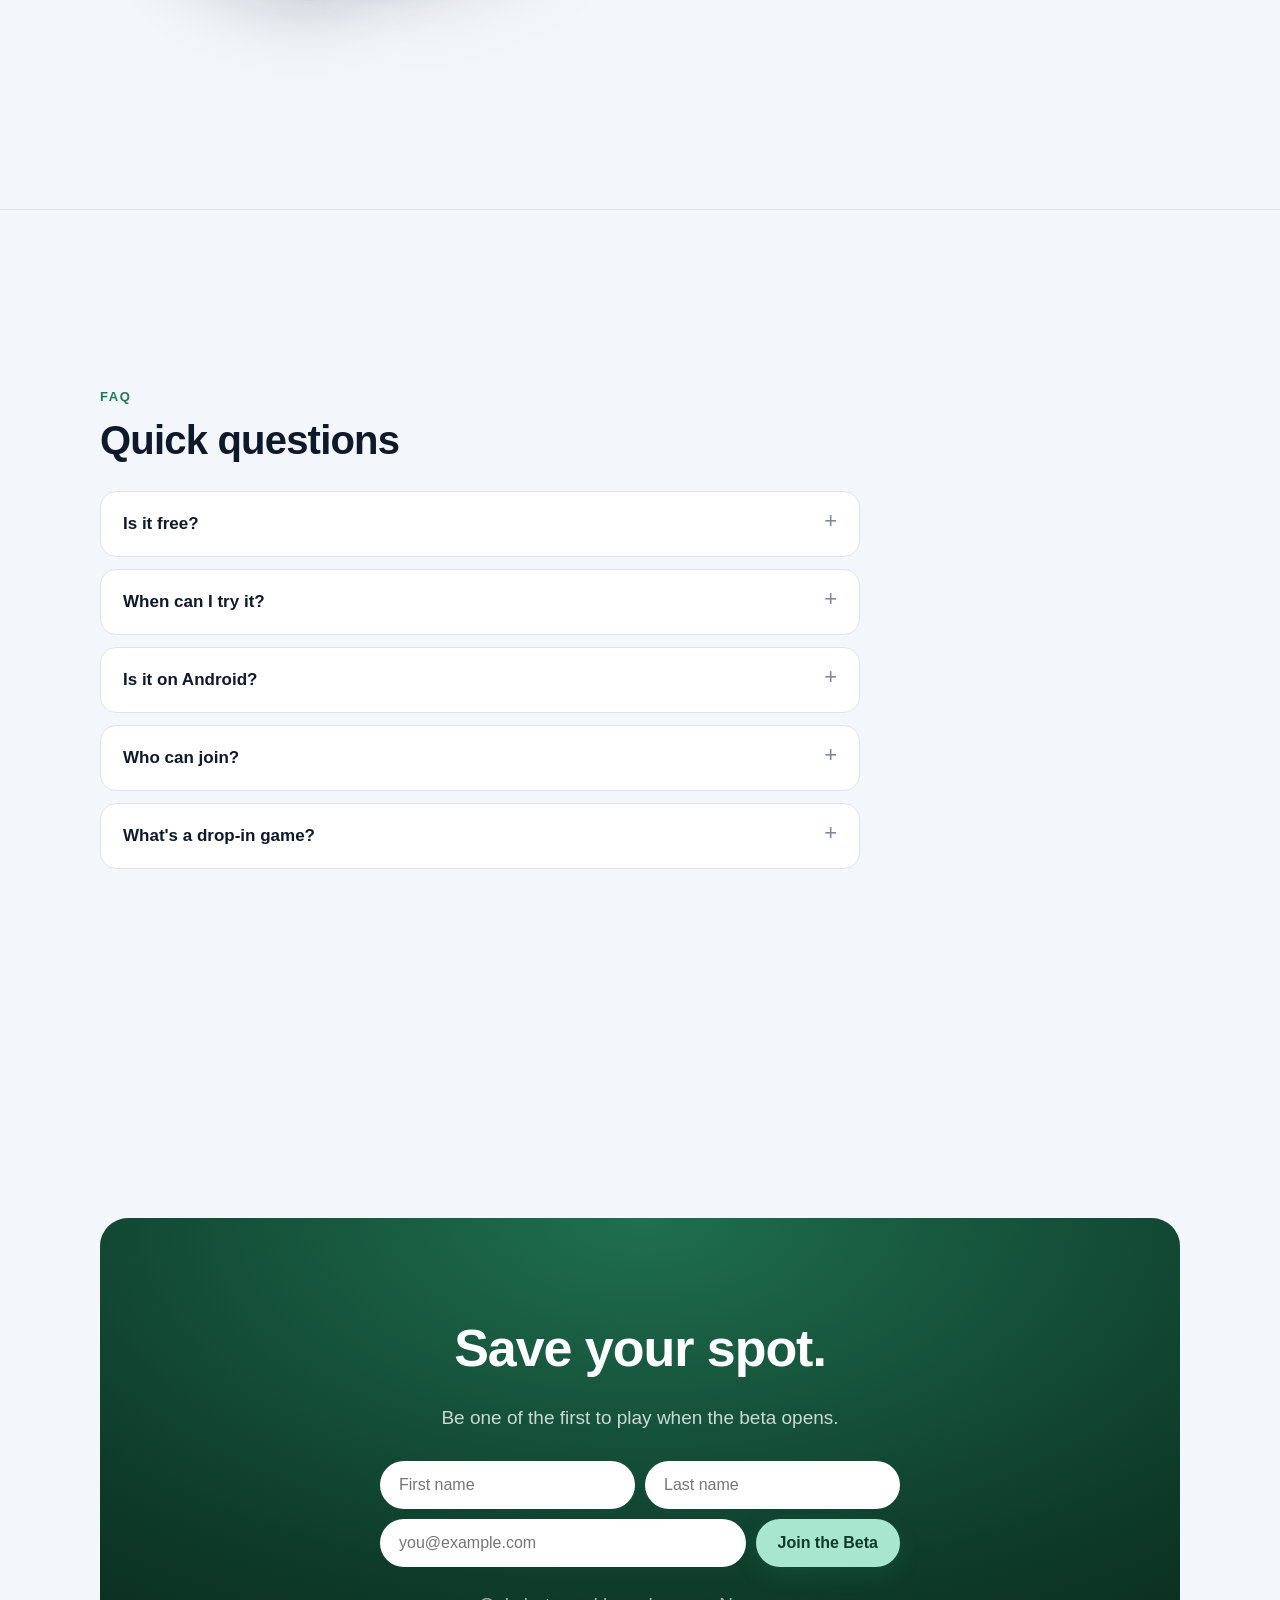
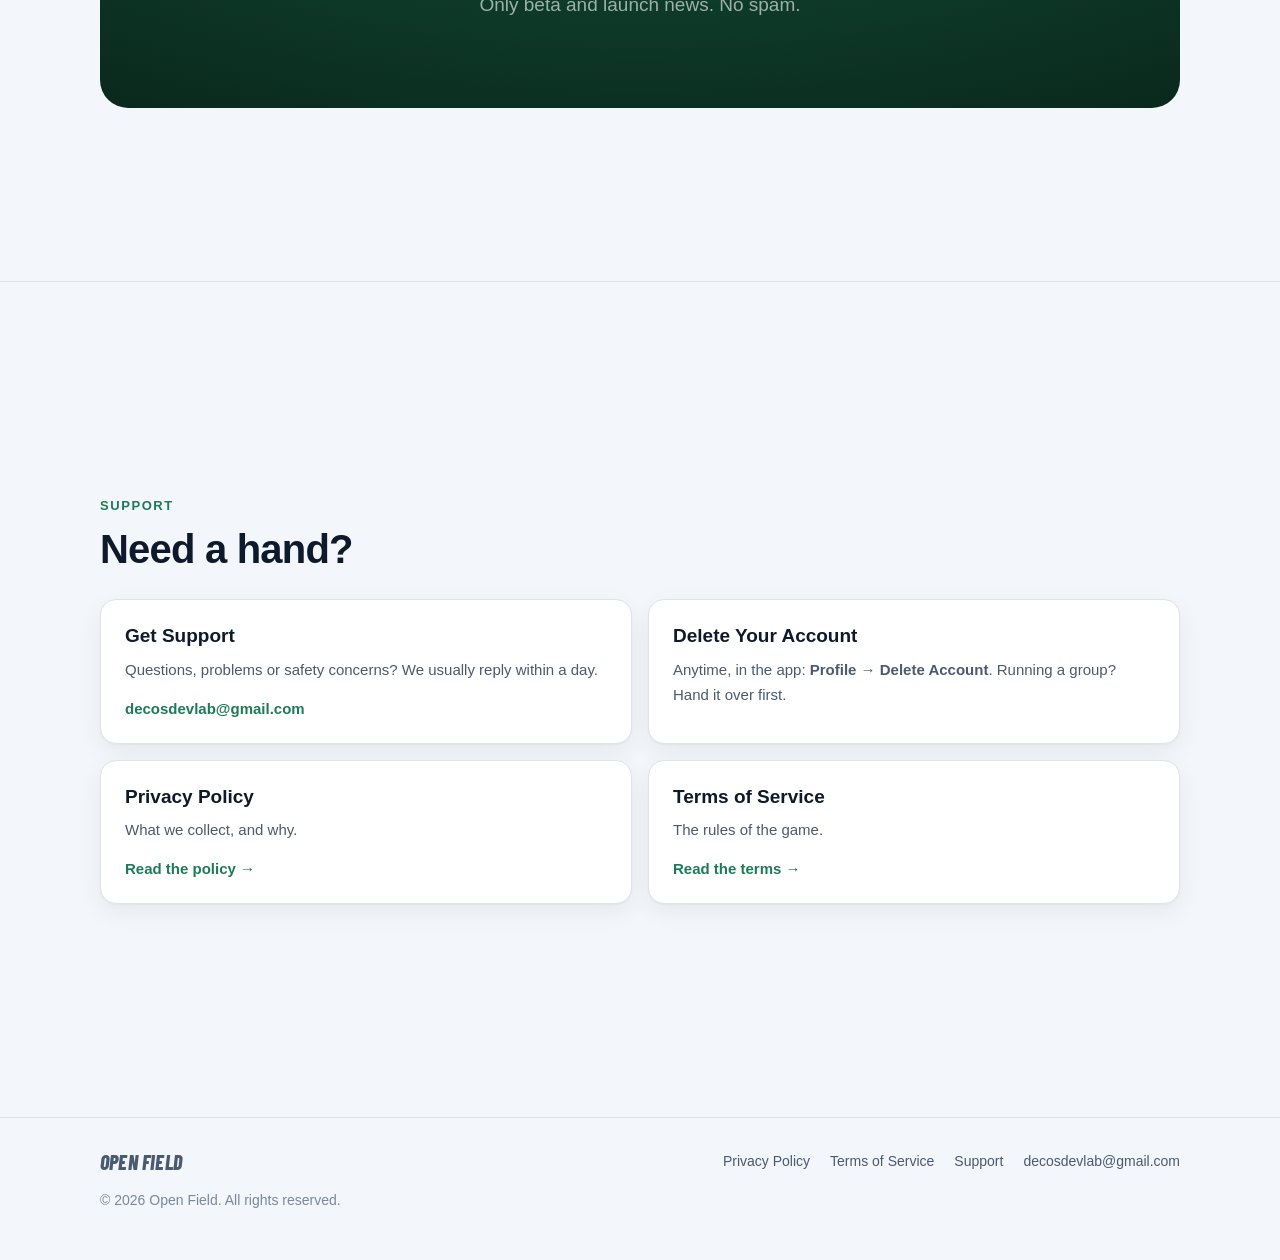
==== commit 7e9f2d1e: "Turn on the Turnstile widget on the waitlist forms" ====
--- a/index.html
+++ b/index.html
@@ -10,6 +10,14 @@
 <meta property="og:title" content="Open Field · Pickup Soccer Near You">
 <meta property="og:description" content="Less group chat, more pickup. Find a game near you and claim your spot in one tap. Coming soon to iPhone.">
 <meta property="og:site_name" content="Open Field">
+<meta property="og:type" content="website">
+<meta property="og:url" content="https://openfieldsoccer.com/">
+<meta property="og:image" content="https://openfieldsoccer.com/og.png">
+<meta property="og:image:width" content="1200">
+<meta property="og:image:height" content="630">
+<meta property="og:image:alt" content="Open Field: Less group chat. More pickup. Coming soon to iPhone.">
+<meta name="twitter:card" content="summary_large_image">
+<meta name="twitter:image" content="https://openfieldsoccer.com/og.png">
 <link rel="icon" href="/favicon.png" type="image/png">
 <link rel="apple-touch-icon" href="/apple-touch-icon.png">
 <link rel="preload" href="/fonts/barlow-condensed-800-italic.woff2" as="font" type="font/woff2" crossorigin>
@@ -207,39 +215,54 @@
   </section>
 </main>
 <script>
-  // The beta waitlist: adds the email through Supabase's join_waitlist() with the public (anon) key,
-  // which can only add to the list, never read it.
+  // The beta waitlist: posts to the join-waitlist function (Supabase), which checks the Turnstile bot test,
+  // saves the sign-up and sends the "You're on the list" email. The publishable key only identifies the
+  // project; the function does its own checks.
   (function () {
-    var URL = "https://pbialxspsjzfcvvsypha.supabase.co/rest/v1/rpc/join_waitlist";
+    var FUNCTION_URL = "https://pbialxspsjzfcvvsypha.supabase.co/functions/v1/join-waitlist";
     var KEY = "sb_publishable_Fw7pRk2_kushIcjmRXukkg_vAREuu90";
-    document.querySelectorAll('[data-waitlist]').forEach(function (form) {
+    // Cloudflare Turnstile's public site key (Cloudflare → Turnstile). Empty: no bot check on the page.
+    var TURNSTILE_SITE_KEY = "0x4AAAAAAFi5pXExKEIBeLg9";
+    var forms = document.querySelectorAll('[data-waitlist]');
+    if (TURNSTILE_SITE_KEY) {
+      forms.forEach(function (form) {
+        var box = document.createElement('div');
+        box.className = 'cf-turnstile';
+        box.setAttribute('data-sitekey', TURNSTILE_SITE_KEY);
+        box.setAttribute('data-size', 'flexible');
+        box.setAttribute('data-appearance', 'interaction-only');
+        form.appendChild(box);
+      });
+      var tag = document.createElement('script');
+      tag.src = 'https://challenges.cloudflare.com/turnstile/v0/api.js';
+      tag.async = true; tag.defer = true;
+      document.head.appendChild(tag);
+    }
+    forms.forEach(function (form) {
       var status = form.parentNode.querySelector('.status');
       var button = form.querySelector('button');
+      function show(text, ok) { status.textContent = text; status.className = 'status ' + (ok ? 'ok' : 'err'); }
       form.addEventListener('submit', function (e) {
         e.preventDefault();
-        var email = form.email.value.trim();
-        var first = form.first.value.trim();
-        var last = form.last.value.trim();
-        status.className = 'status';
-        if (form.company.value) { status.textContent = "You're on the list!"; status.className = 'status ok'; return; }
-        if (!first || !last) { status.textContent = 'Enter your first and last name.'; status.className = 'status err'; return; }
-        if (!/^[^@\s]+@[^@\s]+\.[^@\s]+$/.test(email)) { status.textContent = 'Enter a valid email address.'; status.className = 'status err'; return; }
+        var first = form.first.value.trim(), last = form.last.value.trim(), email = form.email.value.trim();
+        if (form.company.value) { show("You're in! We'll email you when the beta opens.", true); return; }
+        if (!first || !last) { show('Enter your first and last name.'); return; }
+        if (!/^[^@\s]+@[^@\s]+\.[^@\s]+$/.test(email)) { show('Enter a valid email address.'); return; }
+        var tokenField = form.querySelector('[name="cf-turnstile-response"]');
         button.disabled = true;
-        fetch(URL, {
+        fetch(FUNCTION_URL, {
           method: 'POST',
-          headers: { apikey: KEY, Authorization: 'Bearer ' + KEY, 'Content-Type': 'application/json' },
-          body: JSON.stringify({ p_email: email, p_first_name: first, p_last_name: last })
+          headers: { apikey: KEY, 'Content-Type': 'application/json' },
+          body: JSON.stringify({ firstName: first, lastName: last, email: email, token: tokenField ? tokenField.value : '' })
         }).then(function (r) {
-          if (r.ok) {
-            status.textContent = "You're in! We'll email you when the beta opens.";
-            status.className = 'status ok';
+          return r.json().then(function (d) {
+            if (!r.ok) throw new Error(d && d.error);
+            show("You're in! Check your inbox, and we'll email you when the beta opens.", true);
             form.reset();
-          } else {
-            return r.json().then(function (d) { throw new Error(d && d.message); });
-          }
+            if (window.turnstile) window.turnstile.reset();
+          });
         }).catch(function (err) {
-          status.textContent = (err && err.message) || 'Something went wrong. Try again in a moment.';
-          status.className = 'status err';
+          show((err && err.message) || 'Something went wrong. Try again in a moment.');
         }).finally(function () { button.disabled = false; });
       });
     });
--- a/styles.css
+++ b/styles.css
@@ -484,3 +484,5 @@
   .site-footer nav { justify-content: center; }
 }
 .landing-hero h1 span, .landing-hero h1 em { display: block; white-space: nowrap; }
+
+.waitlist .cf-turnstile { width: 100%; }
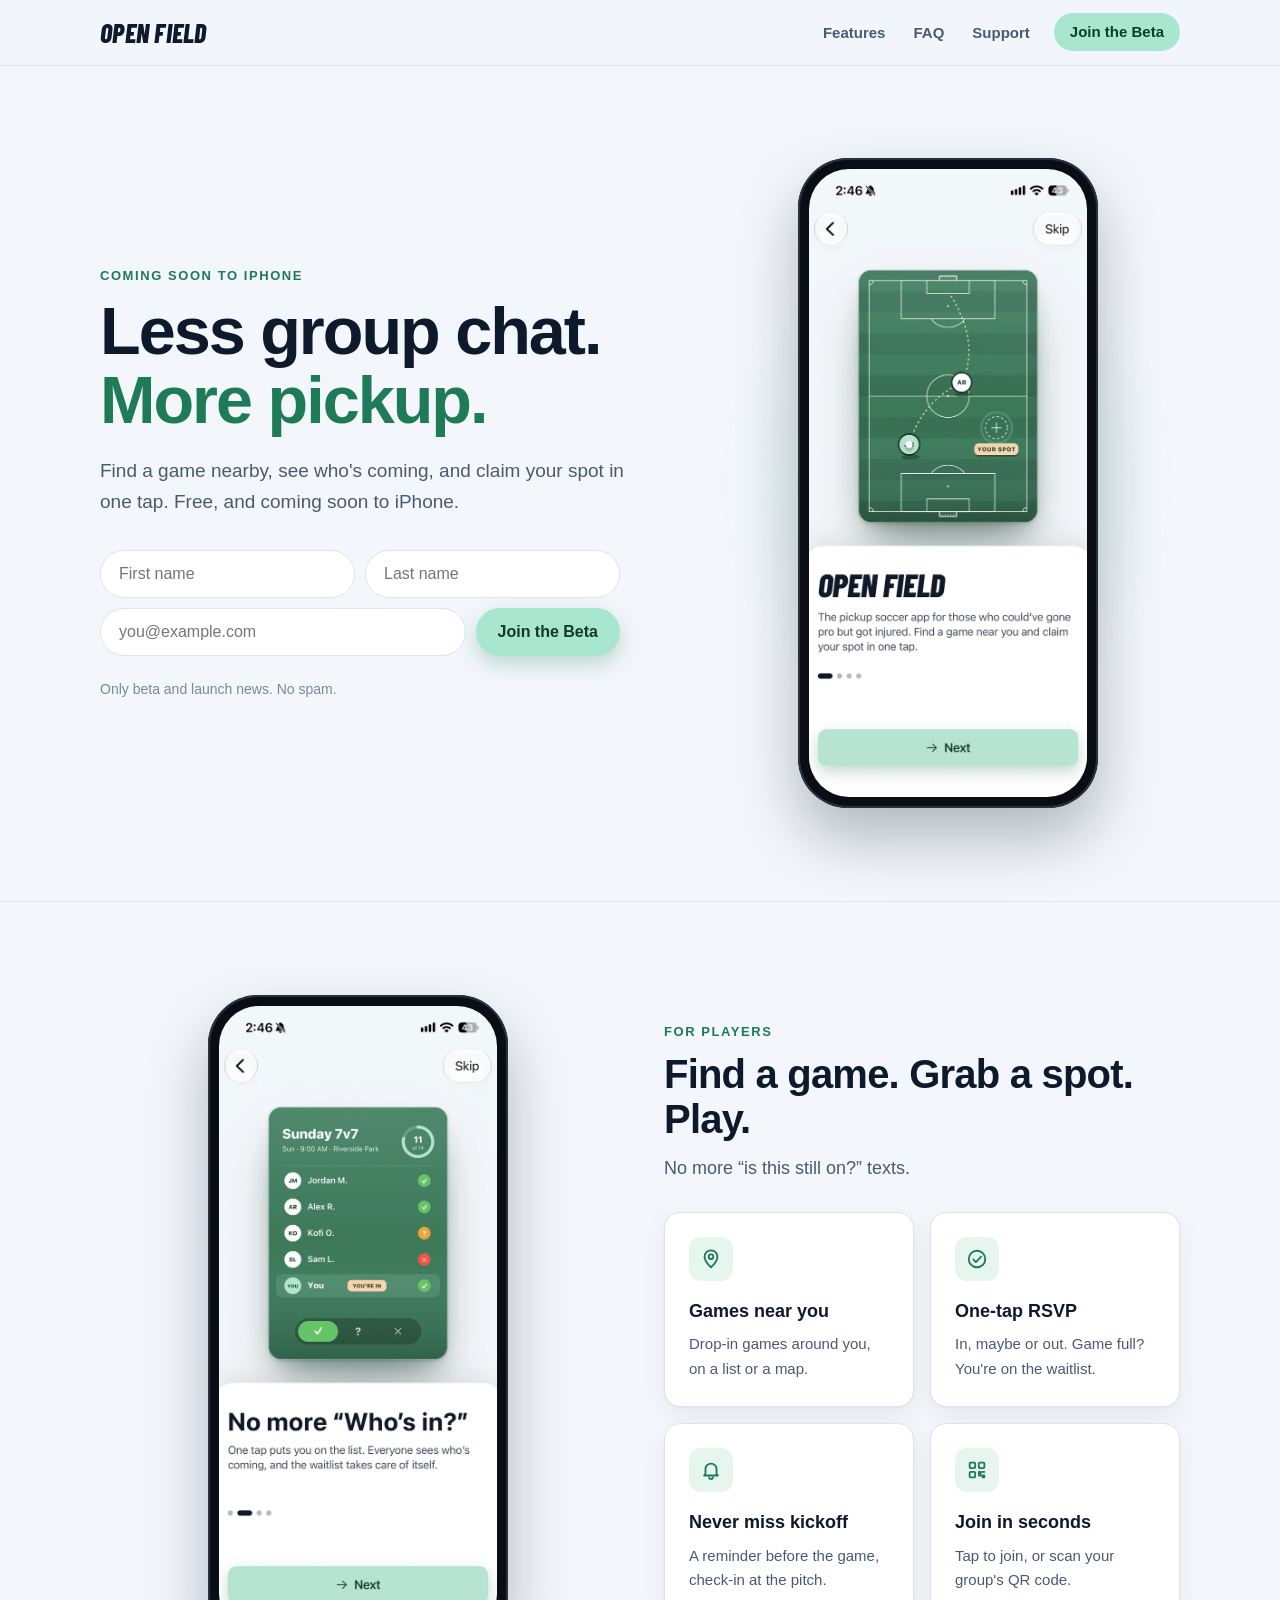
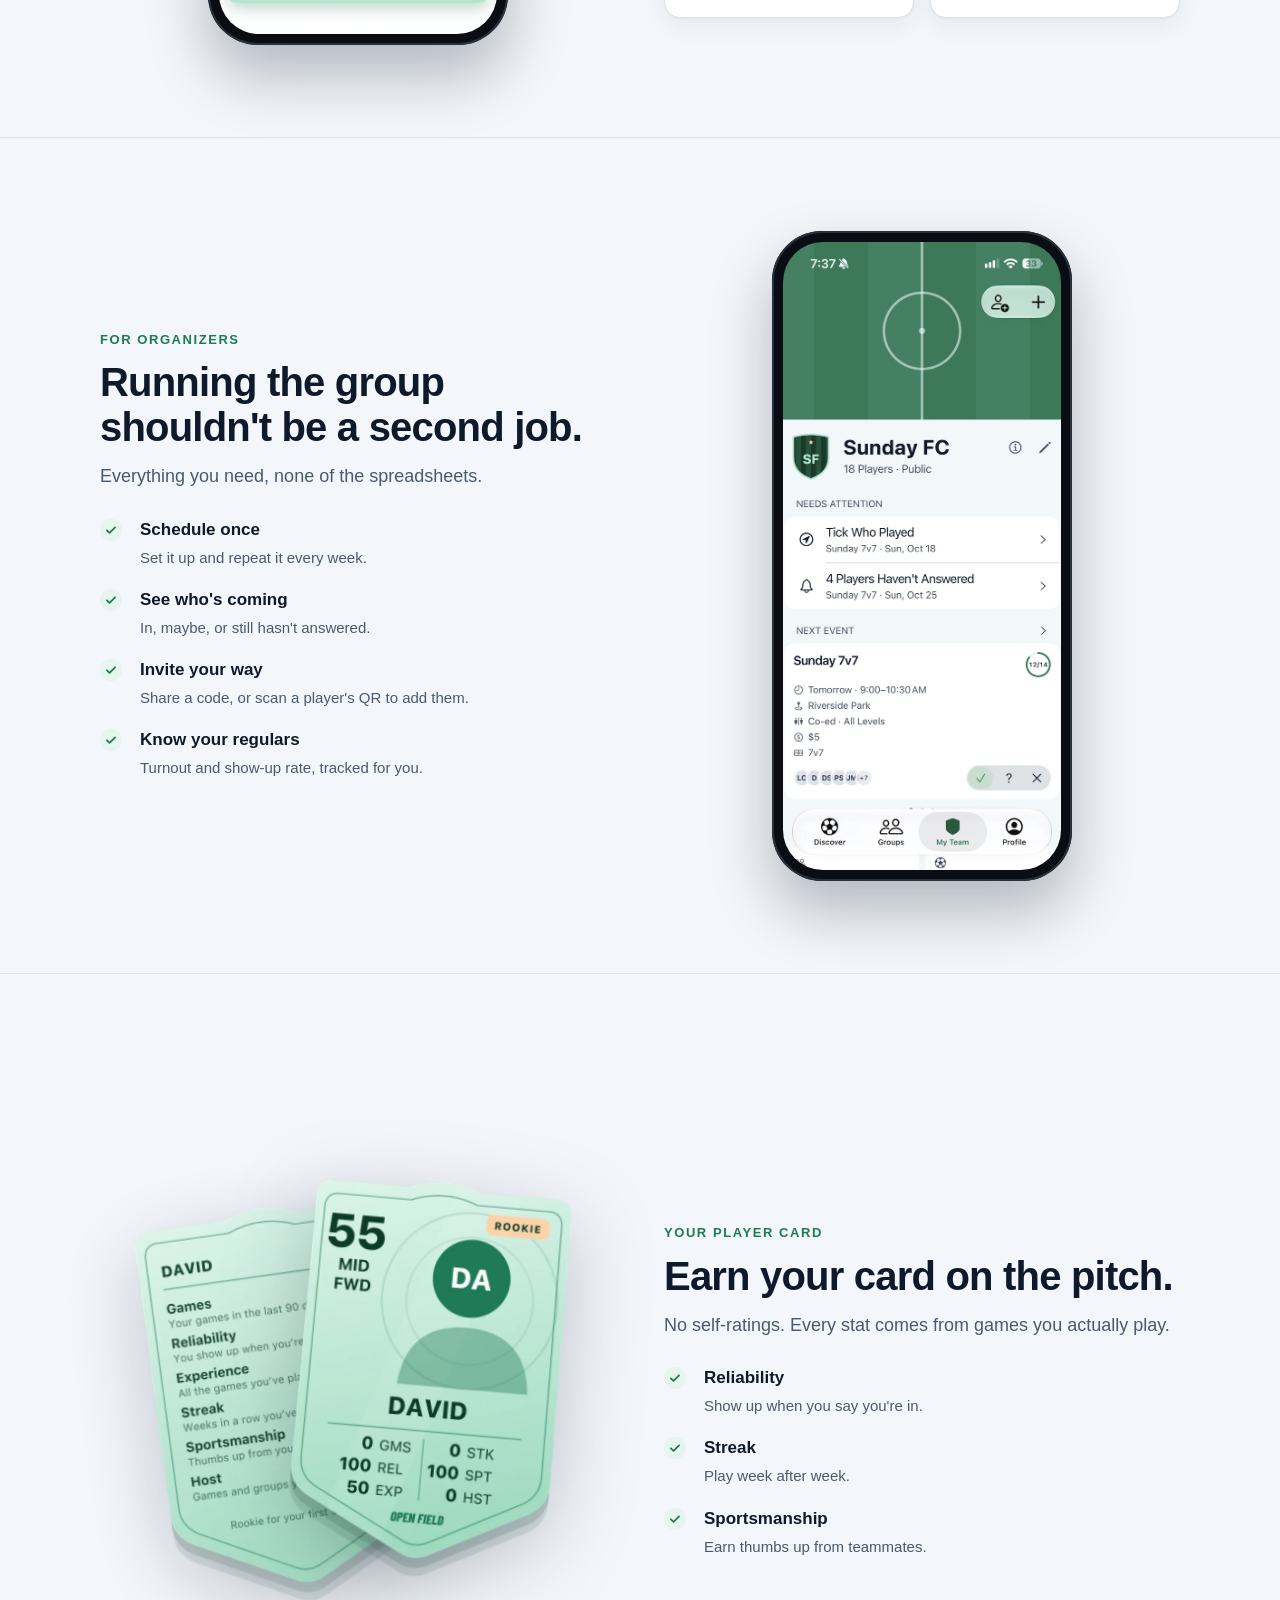
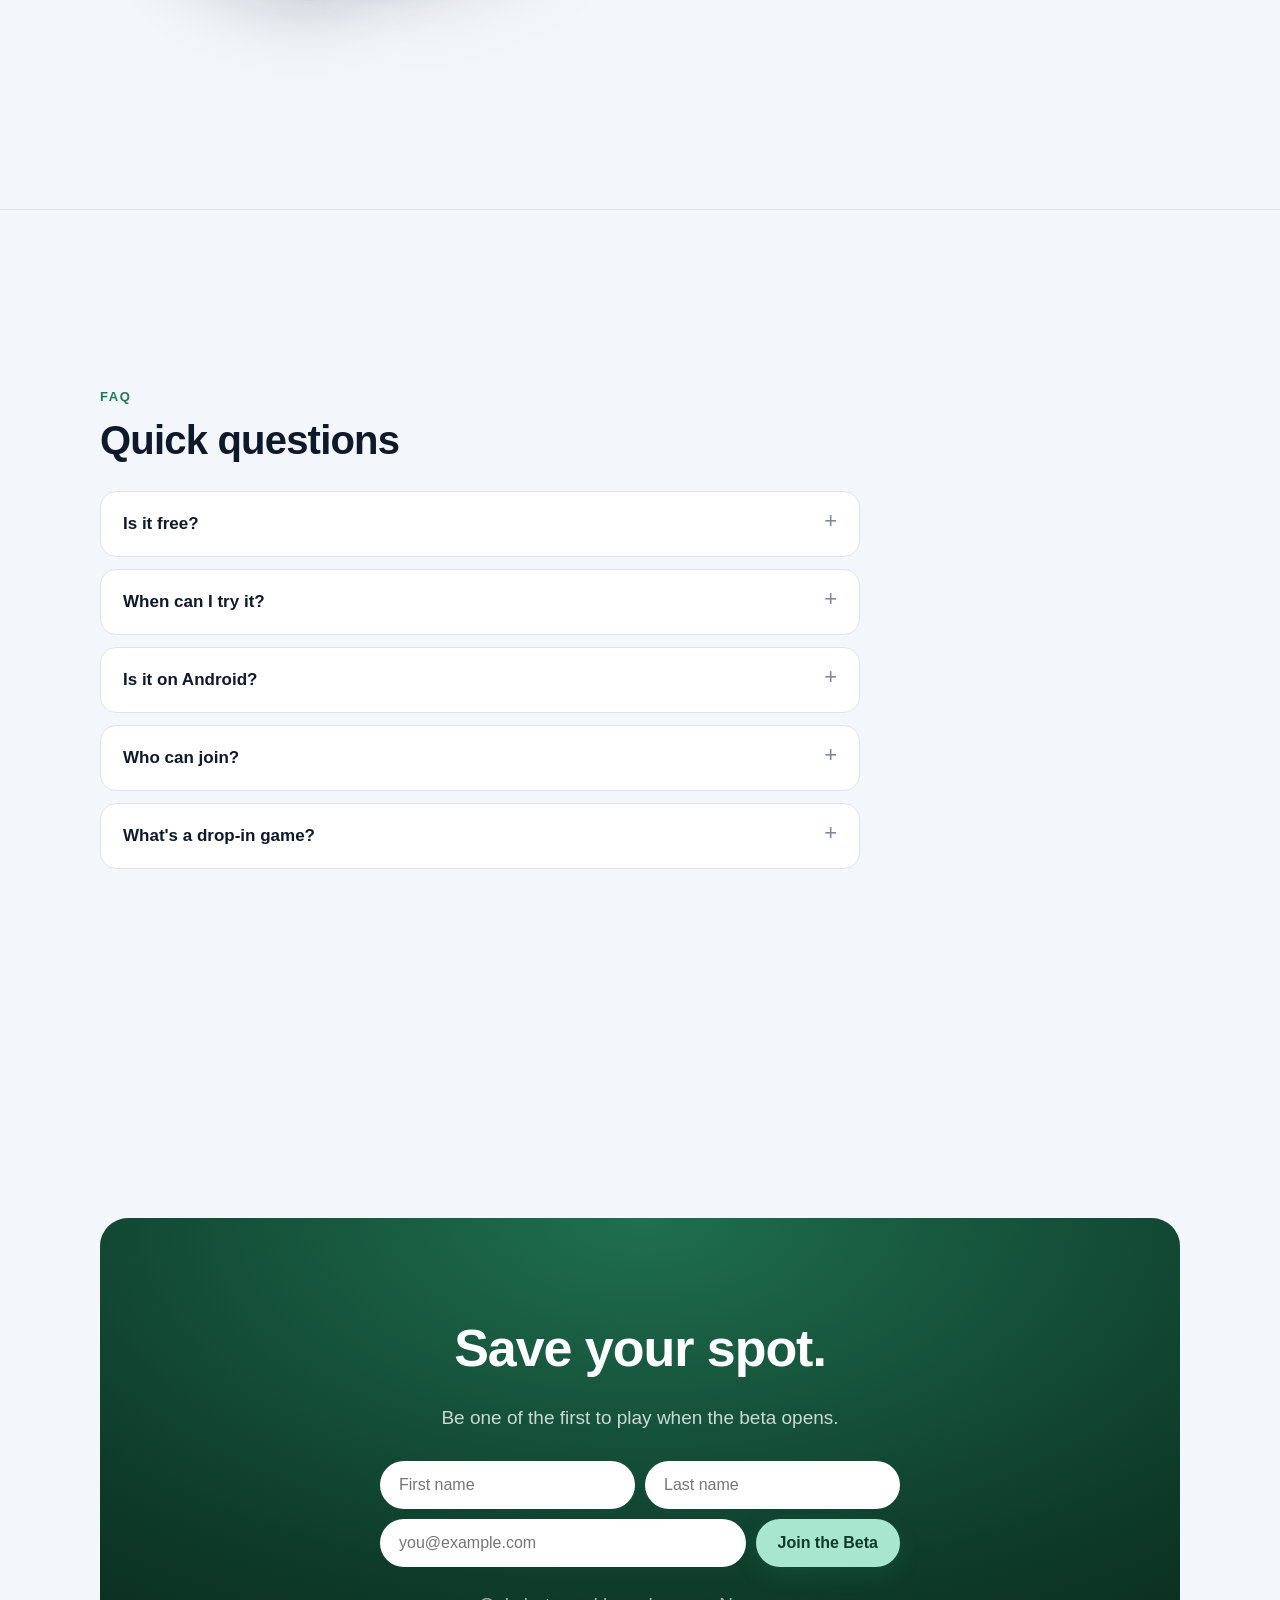
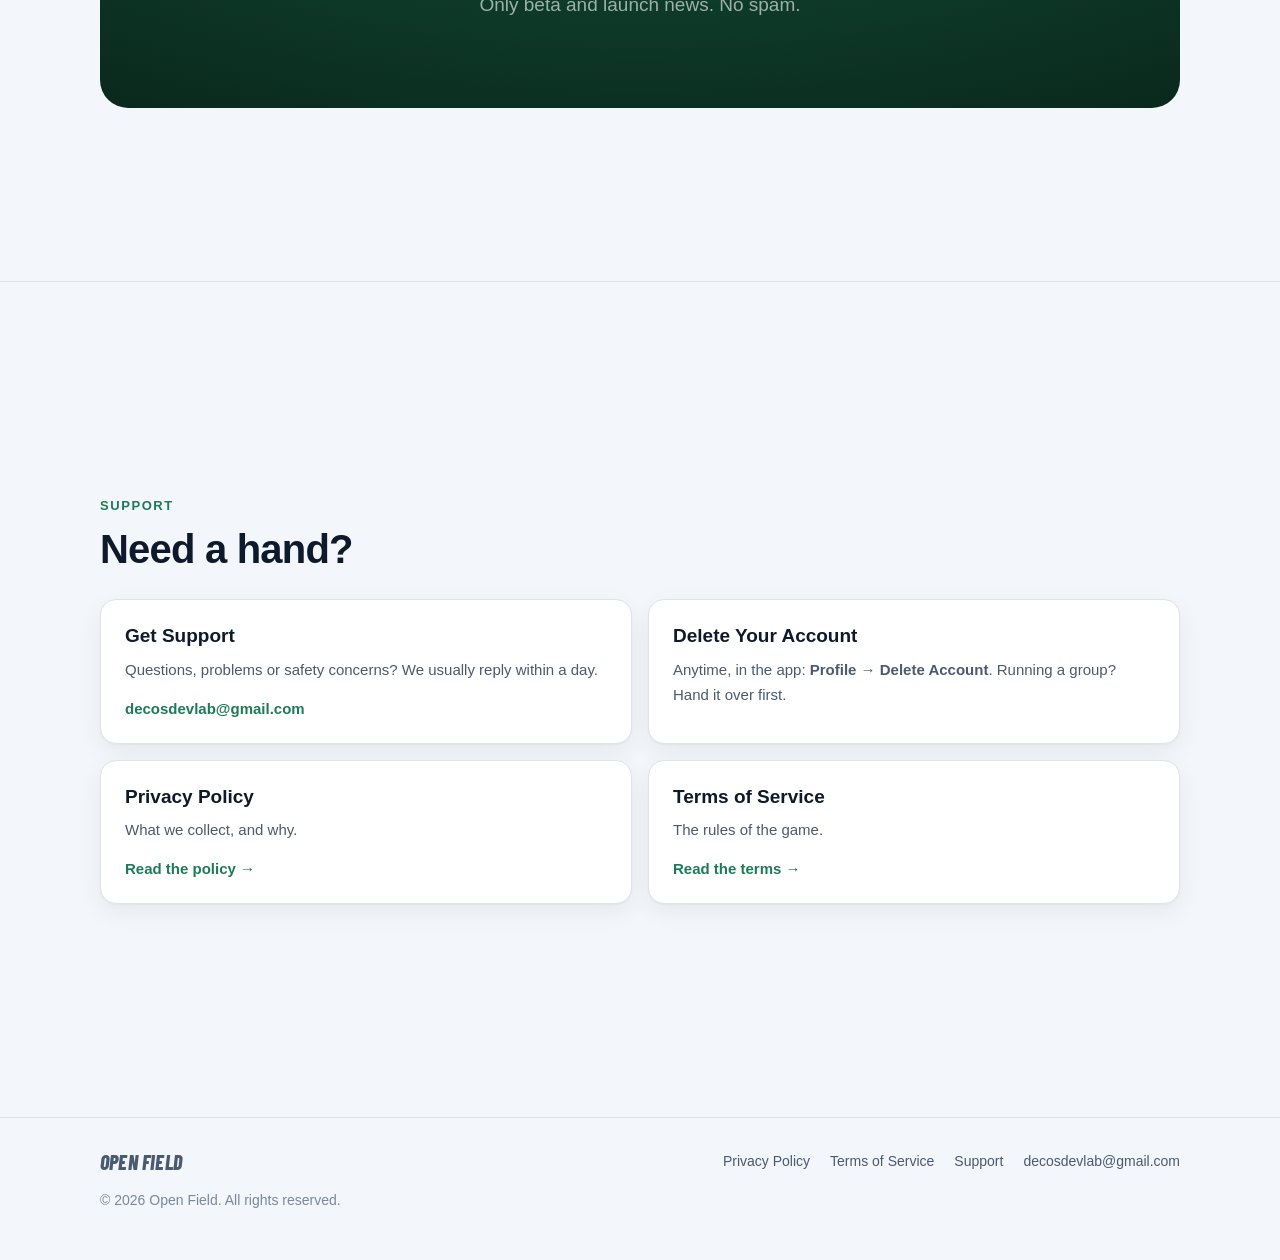
==== commit 4ec31b3c: "Real My Team screenshots (light and dark) replace the drawn mockup" ====
--- a/index.html
+++ b/index.html
@@ -109,31 +109,11 @@
         </ul>
       </div>
       <div class="split-visual">
-        <div class="phone drawn" aria-label="Open Field's My Team screen for an organizer" role="img">
-          <div class="screen">
-            <div class="island"></div>
-            <div class="status-bar"><span>9:41</span><span>●●●</span></div>
-            <div class="content">
-              <div class="team-banner"></div>
-              <div class="team-id"><div class="crest">SF</div><div><div class="name">Sunday FC</div><div class="sub">18 Players · Public</div></div></div>
-              <div class="label">Needs Attention</div>
-              <div class="app-card"><div class="attention"><span class="dot"></span><span>4 Players Haven't Answered</span></div><div class="row" style="font-size:11px">Sunday 7v7 · Tomorrow, 9:00 AM</div></div>
-              <div class="label">Next Event</div>
-              <div class="app-card">
-                <span class="title">Sunday 7v7</span>
-                <div class="row"><i></i>Sun, Nov 2 · 9:00 AM · Riverside Park</div>
-                <div class="foot"><div class="avatars"><span>DA</span><span>MJ</span><span>SK</span><em>12 In · 2 Maybe</em></div></div>
-              </div>
-              <div class="label">Team Stats</div>
-              <div class="tiles">
-                <div class="tile"><b>18</b><span>Players</span></div>
-                <div class="tile"><b>24</b><span>Games Played</span></div>
-                <div class="tile"><b>13</b><span>Avg Turnout</span></div>
-                <div class="tile"><b>92%</b><span>Show-Up Rate</span></div>
-              </div>
-            </div>
-            <div class="tab-bar"><span>Discover</span><span>Groups</span><span class="on">My Team</span><span>Profile</span></div>
-          </div>
+        <div class="phone">
+          <picture>
+            <source media="(prefers-color-scheme: dark)" srcset="/images/myteam-dark.webp">
+            <img src="/images/myteam-light.webp" alt="Open Field's My Team screen: Sunday FC with Needs Attention and the next event, 12 of 14 players in" width="640" height="1387" loading="lazy">
+          </picture>
         </div>
       </div>
     </div>
--- a/styles.css
+++ b/styles.css
@@ -295,99 +295,12 @@
 .cta-band .waitlist .status.ok { color: var(--mint); }
 .cta-band .waitlist .status.err { color: #ffb4b4; }
 
-/* Phone mockups: the app's screens in its dark Night Pitch theme, drawn in HTML. */
+/* Phone frames around the app's screenshots. */
 .phone {
   position: relative; z-index: 1; width: 300px; aspect-ratio: 9 / 19.5; padding: 11px; border-radius: 50px;
   background: #0a0e14; box-shadow: 0 0 0 2px #2a313c inset, 0 30px 60px rgba(14, 26, 43, 0.28);
 }
 .phone img { display: block; width: 100%; height: 100%; object-fit: cover; border-radius: 40px; }
-.screen {
-  position: relative; height: 100%; overflow: hidden; border-radius: 40px; background: #0b1524; color: #e8eef6;
-  font-size: 12px; line-height: 1.35;
-}
-.screen .island { position: absolute; top: 10px; left: 50%; width: 96px; height: 28px; margin-left: -48px; border-radius: 20px; background: #000; z-index: 3; }
-.screen .status-bar { display: flex; justify-content: space-between; padding: 14px 26px 0; font-weight: 650; font-size: 13px; height: 46px; }
-.screen .bar-title { text-align: center; font-weight: 700; font-size: 15px; padding: 2px 0 10px; }
-.screen .content { padding: 0 14px; display: grid; gap: 10px; }
-.screen .label { font-size: 13px; font-weight: 700; color: #e8eef6; margin: 4px 2px 0; }
-.app-card { background: #14223a; border-radius: 16px; padding: 12px; display: grid; gap: 8px; }
-.app-card .title { font-size: 15px; font-weight: 700; }
-.app-card .row { display: flex; align-items: center; gap: 7px; color: #a3b1c6; }
-.app-card .row i { width: 12px; height: 12px; border-radius: 3px; background: #2a3c5c; flex: none; }
-.app-card .foot { display: flex; align-items: center; justify-content: space-between; margin-top: 2px; }
-.avatars { display: flex; }
-.avatars span {
-  width: 22px; height: 22px; border-radius: 50%; margin-left: -6px; border: 2px solid #14223a;
-  display: grid; place-items: center; font-size: 8px; font-weight: 700; color: #0e3b2a; background: #a8e6cf;
-}
-.avatars span:first-child { margin-left: 0; }
-.avatars span:nth-child(2) { background: #ffd3a8; }
-.avatars span:nth-child(3) { background: #9fb7e8; }
-.avatars em { font-style: normal; color: #a3b1c6; margin-left: 6px; font-size: 11px; align-self: center; }
-.pill-btn { background: #a8e6cf; color: #0e3b2a; font-weight: 700; border-radius: 999px; padding: 6px 16px; font-size: 12px; }
-.badge-soon { display: inline-block; background: rgba(255, 196, 92, 0.16); color: #ffc45c; font-weight: 700; font-size: 10px; padding: 3px 8px; border-radius: 999px; }
-.vote { display: grid; grid-template-columns: repeat(3, 1fr); gap: 6px; }
-.vote span { text-align: center; padding: 7px 0; border-radius: 10px; background: #1c2d4a; color: #a3b1c6; font-weight: 700; }
-.vote span.on { background: #2f9e6e; color: #fff; }
-.mini-rows { background: #14223a; border-radius: 16px; }
-.mini-row { display: flex; gap: 10px; align-items: center; padding: 10px 12px; border-bottom: 1px solid #22324c; }
-.mini-row:last-child { border-bottom: 0; }
-.mini-row .date { width: 34px; text-align: center; background: #1c2d4a; border-radius: 8px; padding: 3px 0; font-size: 9px; color: #a3b1c6; line-height: 1.2; }
-.mini-row .date b { display: block; font-size: 14px; color: #e8eef6; }
-.mini-row .t { font-weight: 650; font-size: 13px; }
-.mini-row .s { color: #a3b1c6; font-size: 11px; }
-.tab-bar {
-  position: absolute; left: 12px; right: 12px; bottom: 12px; height: 56px; border-radius: 28px;
-  background: rgba(30, 44, 68, 0.92); display: grid; grid-template-columns: repeat(4, 1fr); align-items: center; text-align: center;
-  font-size: 9px; color: #a3b1c6;
-}
-.tab-bar span::before { content: ""; display: block; width: 18px; height: 18px; margin: 0 auto 3px; border-radius: 6px; background: #3a4d6e; }
-.tab-bar span.on { color: #a8e6cf; }
-.tab-bar span.on::before { background: #a8e6cf; }
-.team-banner {
-  height: 92px; margin: -46px -14px 0; padding-top: 46px;
-  background: linear-gradient(180deg, #1c6b4c, #0e3b2a);
-  background-image: linear-gradient(90deg, transparent 49.6%, rgba(255,255,255,0.18) 49.6%, rgba(255,255,255,0.18) 50.4%, transparent 50.4%), linear-gradient(180deg, #1c6b4c, #0e3b2a);
-}
-.team-id { display: flex; align-items: center; gap: 10px; margin-top: -22px; position: relative; }
-.crest {
-  width: 46px; height: 52px; flex: none; background: #0e3b2a; border: 2px solid #a8e6cf;
-  clip-path: polygon(50% 100%, 0 70%, 0 0, 100% 0, 100% 70%); display: grid; place-items: center;
-  color: #ffd3a8; font-weight: 800; font-size: 13px; padding-bottom: 6px;
-}
-.team-id .name { font-size: 16px; font-weight: 800; }
-.team-id .sub { color: #a3b1c6; font-size: 11px; }
-.attention { display: flex; align-items: center; gap: 8px; }
-.attention .dot { width: 8px; height: 8px; border-radius: 50%; background: #ffc45c; flex: none; }
-.tiles { display: grid; grid-template-columns: 1fr 1fr; gap: 8px; }
-.tile { background: #14223a; border-radius: 14px; padding: 10px 12px; }
-.tile b { display: block; font-size: 22px; letter-spacing: -0.02em; }
-.tile span { color: #a3b1c6; font-size: 10px; }
-
-/* The player card (gold tier), like the app's. */
-.player-card {
-  position: relative; z-index: 1; width: 280px; aspect-ratio: 5 / 7; border-radius: 28px; padding: 22px 22px 18px;
-  color: #ffe7cf; background: linear-gradient(170deg, #1c4d3a 0%, #0b2a1d 60%, #06170f 100%);
-  box-shadow: 0 0 0 1px rgba(255, 211, 168, 0.35) inset, 0 30px 60px rgba(6, 23, 15, 0.45);
-  display: grid; grid-template-rows: auto 1fr auto auto; transform: rotate(-3deg);
-}
-.player-card::after {
-  content: ""; position: absolute; inset: 8px; border-radius: 22px; border: 1px solid rgba(255, 211, 168, 0.25); pointer-events: none;
-}
-.pc-top { display: flex; justify-content: space-between; align-items: flex-start; }
-.pc-ovr { font-size: 46px; font-weight: 800; line-height: 0.9; letter-spacing: -0.03em; }
-.pc-pos { font-size: 13px; font-weight: 800; letter-spacing: 0.1em; color: #ffd3a8; margin-top: 4px; }
-.pc-tier { font-size: 10px; font-weight: 800; letter-spacing: 0.14em; background: #ffd3a8; color: #0e3b2a; padding: 4px 9px; border-radius: 999px; }
-.pc-avatar {
-  justify-self: center; align-self: center; width: 96px; height: 96px; border-radius: 50%;
-  background: radial-gradient(circle at 35% 30%, #2e9a70, #145a40); display: grid; place-items: center;
-  font-family: "Barlow Condensed", sans-serif; font-style: italic; font-weight: 800; font-size: 42px; color: #ffe7cf;
-}
-.pc-name { text-align: center; font-family: "Barlow Condensed", sans-serif; font-style: italic; font-weight: 800; font-size: 30px; letter-spacing: 0.02em; margin: 6px 0 10px; }
-.pc-stats { display: grid; grid-template-columns: 1fr 1fr; gap: 6px 22px; padding-top: 10px; border-top: 1px solid rgba(255, 211, 168, 0.3); font-size: 15px; }
-.pc-stats div { display: flex; gap: 8px; }
-.pc-stats b { min-width: 24px; font-weight: 800; }
-.pc-stats span { color: #ffd3a8; font-weight: 700; letter-spacing: 0.06em; }
 
 .section-head .eyebrow { margin: 0 0 10px; font-size: 13px; color: var(--accent); }
 .features-2 { align-content: center; }
@@ -424,11 +337,6 @@
 .page-cta .cta-band p { font-size: 19px; }
 #support .card { padding: 20px 24px; }
 .page > .wrap { width: 100%; }
-/* The drawn mockup has fixed-size contents: scale the whole phone on shorter screens instead. */
-.page .phone.drawn { width: 300px; }
-@media (max-height: 860px) { .page .phone.drawn { zoom: 0.88; } }
-@media (max-height: 780px) { .page .phone.drawn { zoom: 0.78; } }
-@media (max-height: 700px) { .page .phone.drawn { zoom: 0.68; } }
 
 /* Phones: designed for scrolling, not shrunk from the desktop layout. The hero fills the first screen;
    the other sections take their natural height. */
@@ -448,7 +356,6 @@
   .waitlist input[type="email"], .waitlist input.name, .waitlist .btn { flex: none; width: 100%; height: 52px; }
   .waitlist input[type="email"], .waitlist input.name { text-align: center; }
   .page .phone { width: min(250px, 66vw); }
-  .page .phone.drawn { width: 300px; zoom: 0.84; }
 
   .section-head { margin-bottom: 24px; }
   .section-head h2 { font-size: 30px; }
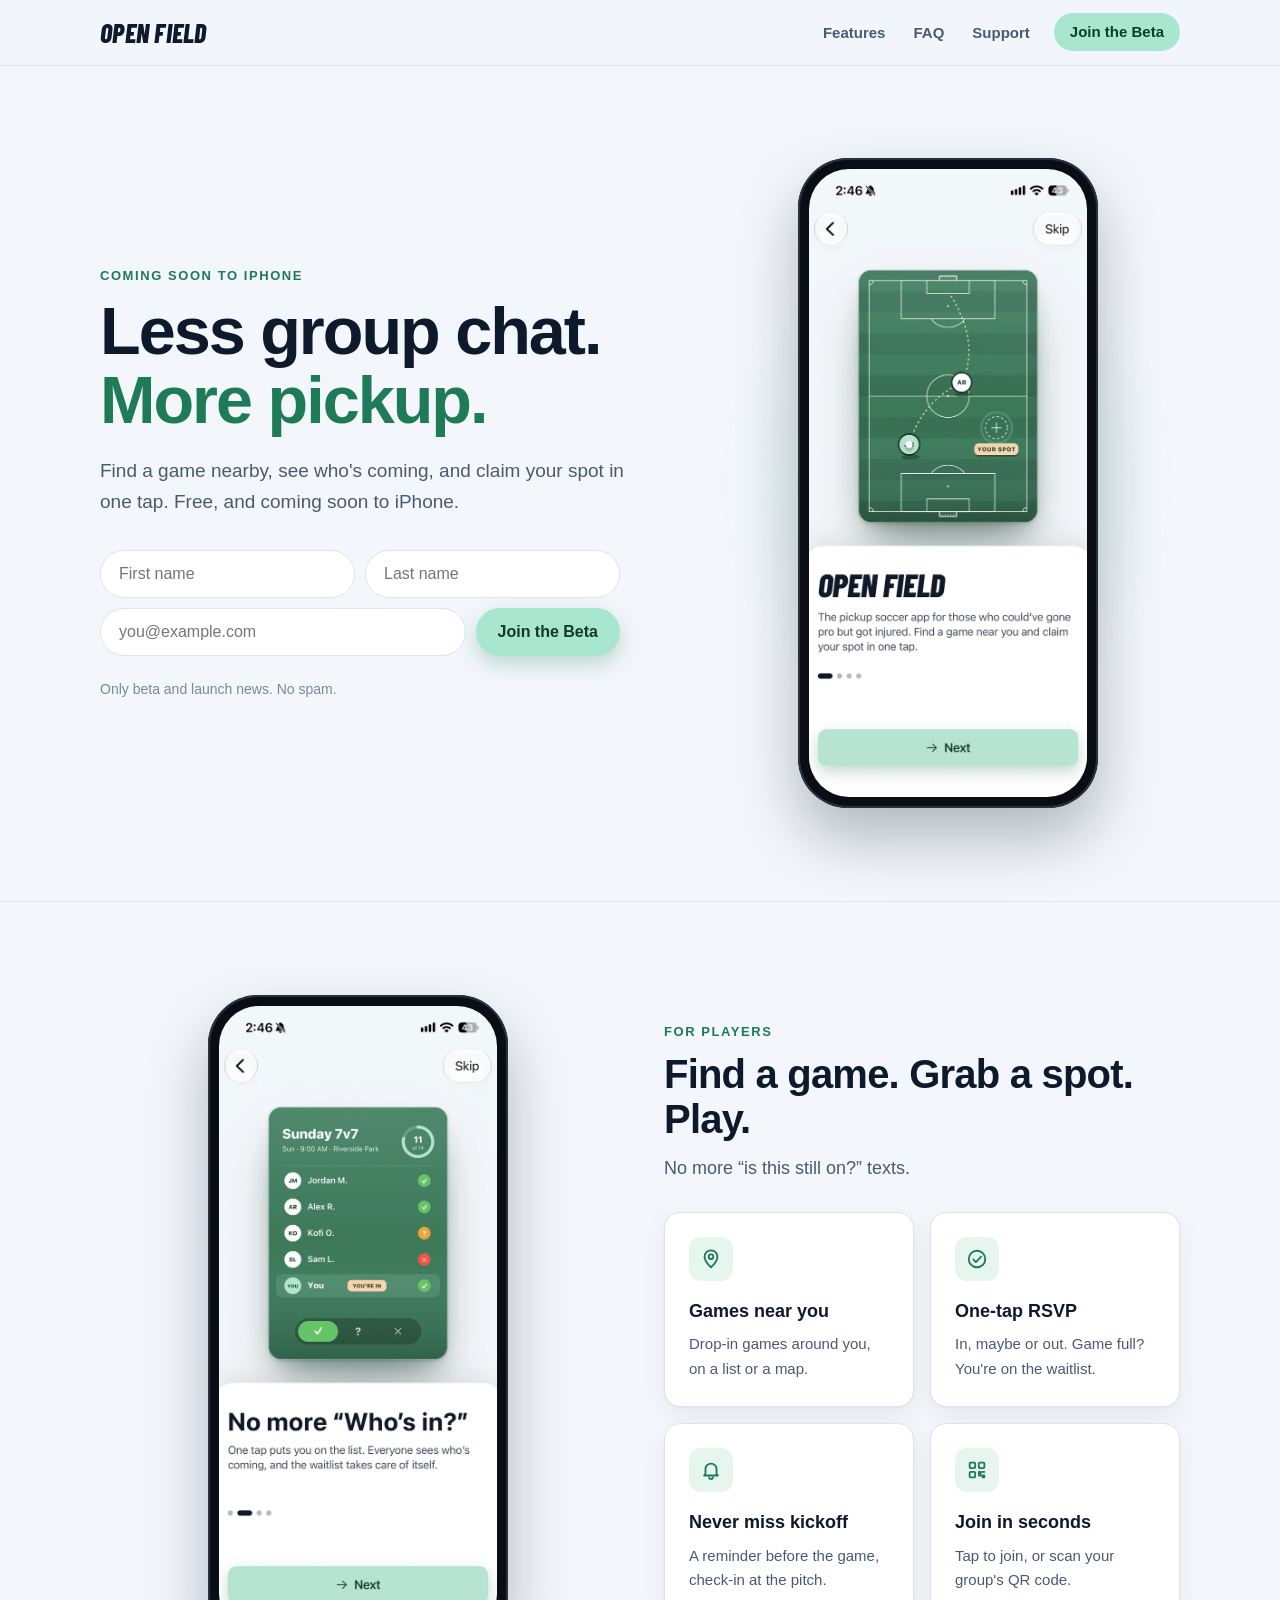
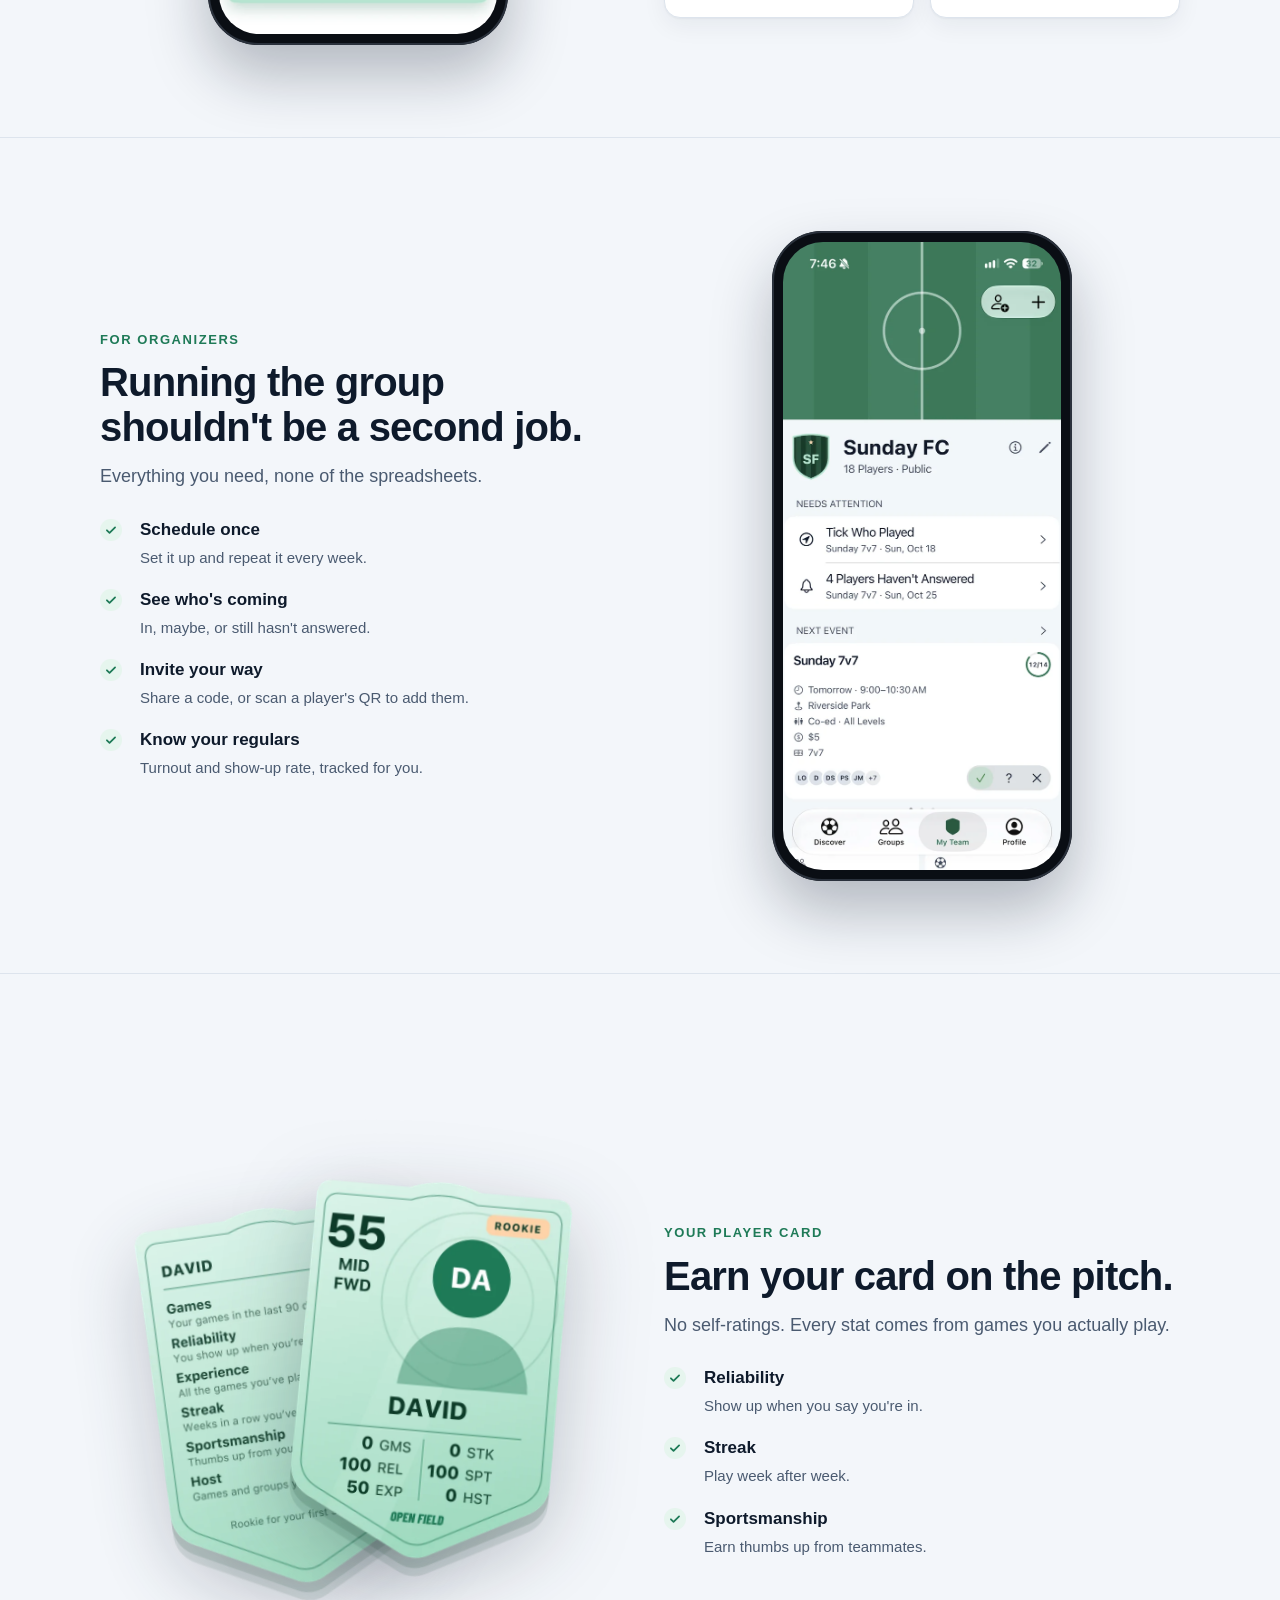
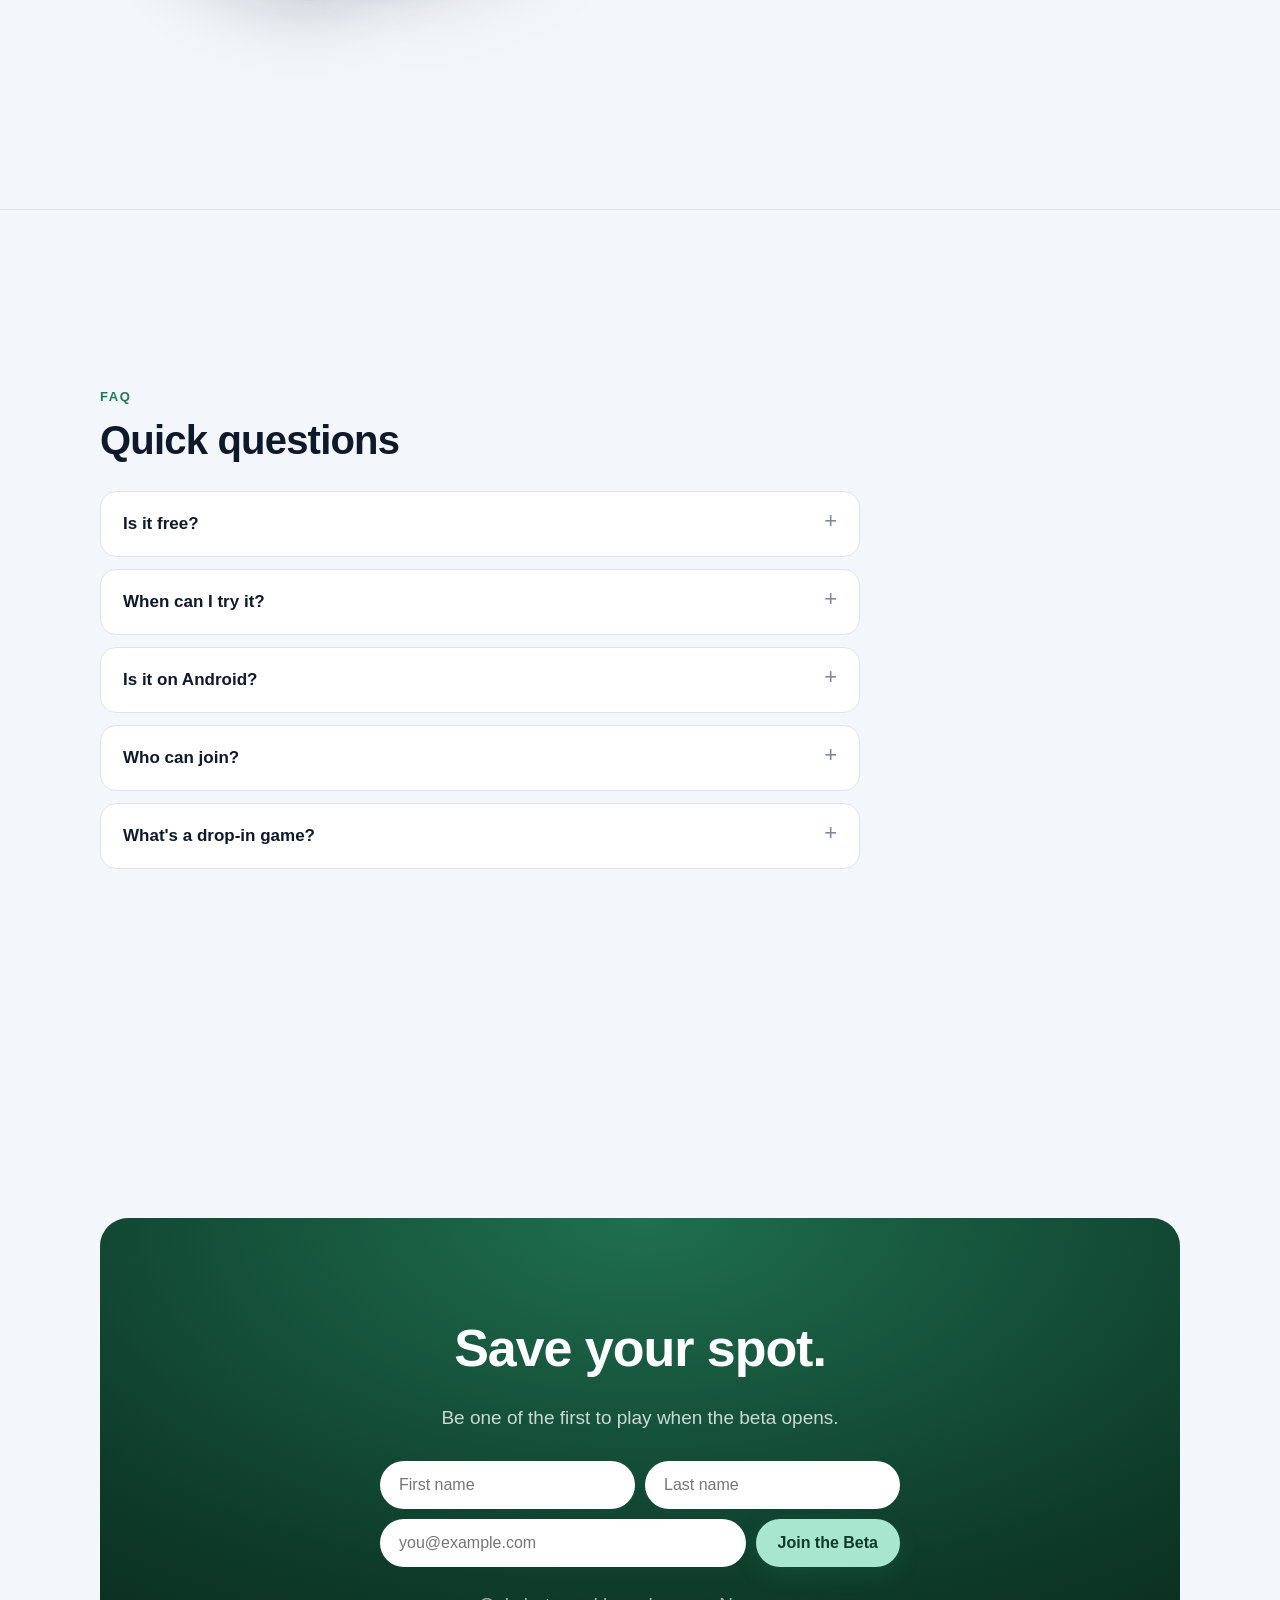
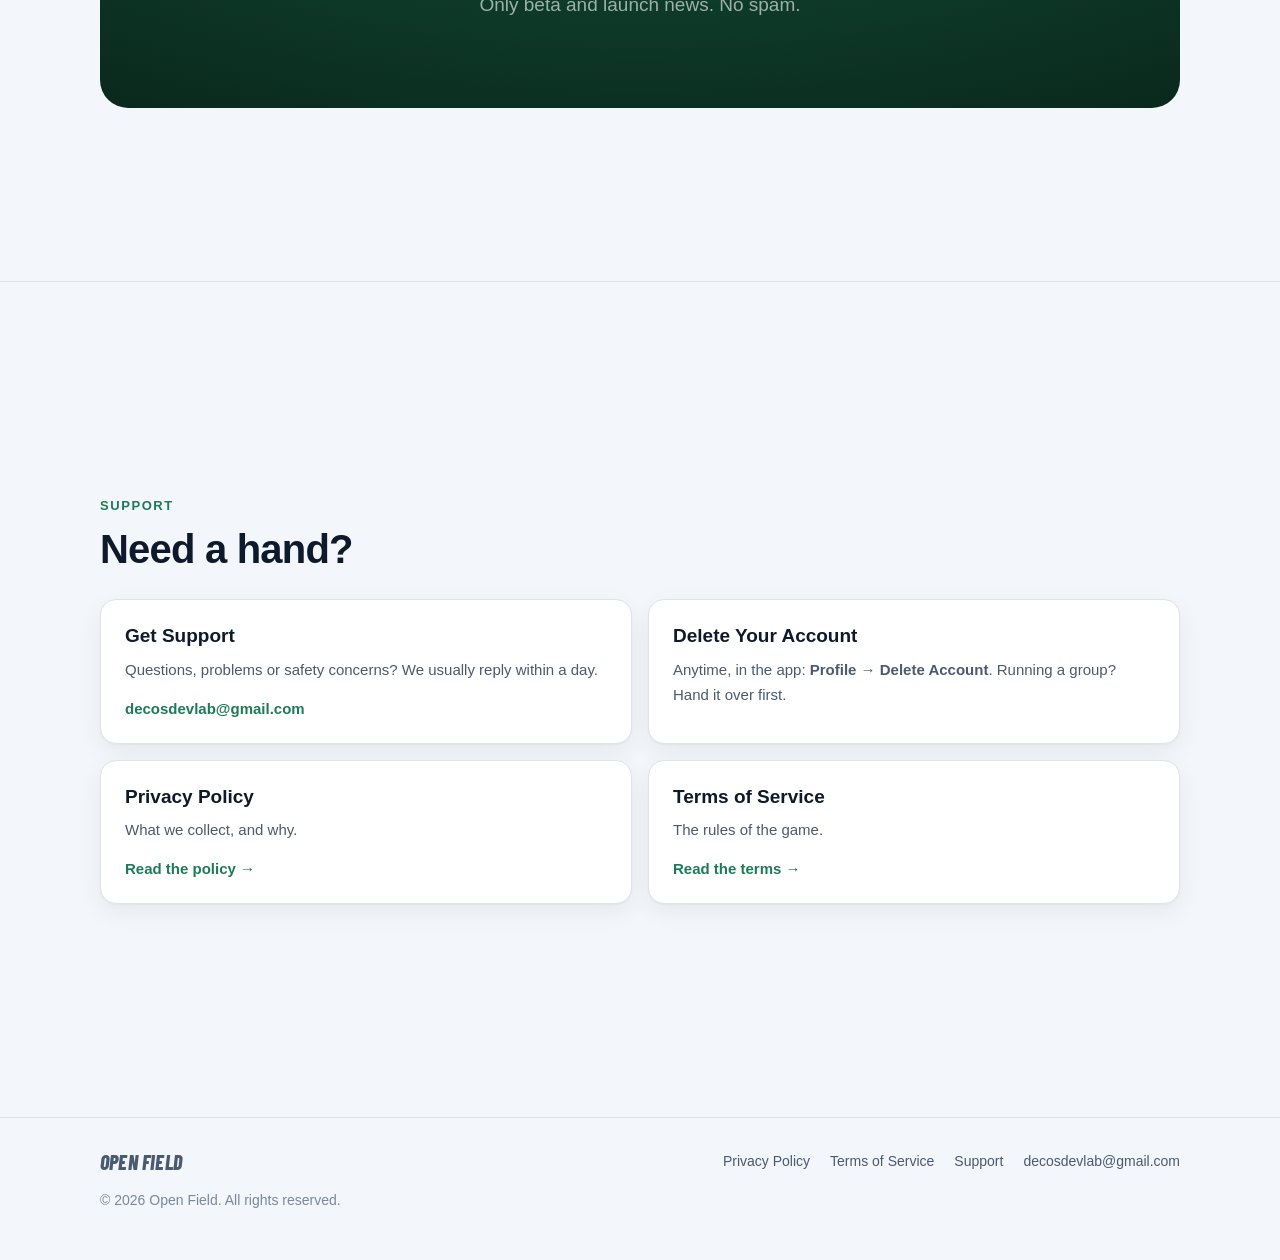
==== commit 78b22493: "Open Field favicon and touch icon (OF mark) replace Expo's" ====
--- a/index.html
+++ b/index.html
@@ -18,6 +18,7 @@
 <meta property="og:image:alt" content="Open Field: Less group chat. More pickup. Coming soon to iPhone.">
 <meta name="twitter:card" content="summary_large_image">
 <meta name="twitter:image" content="https://openfieldsoccer.com/og.png">
+<link rel="icon" href="/favicon.ico" sizes="any">
 <link rel="icon" href="/favicon.png" type="image/png">
 <link rel="apple-touch-icon" href="/apple-touch-icon.png">
 <link rel="preload" href="/fonts/barlow-condensed-800-italic.woff2" as="font" type="font/woff2" crossorigin>
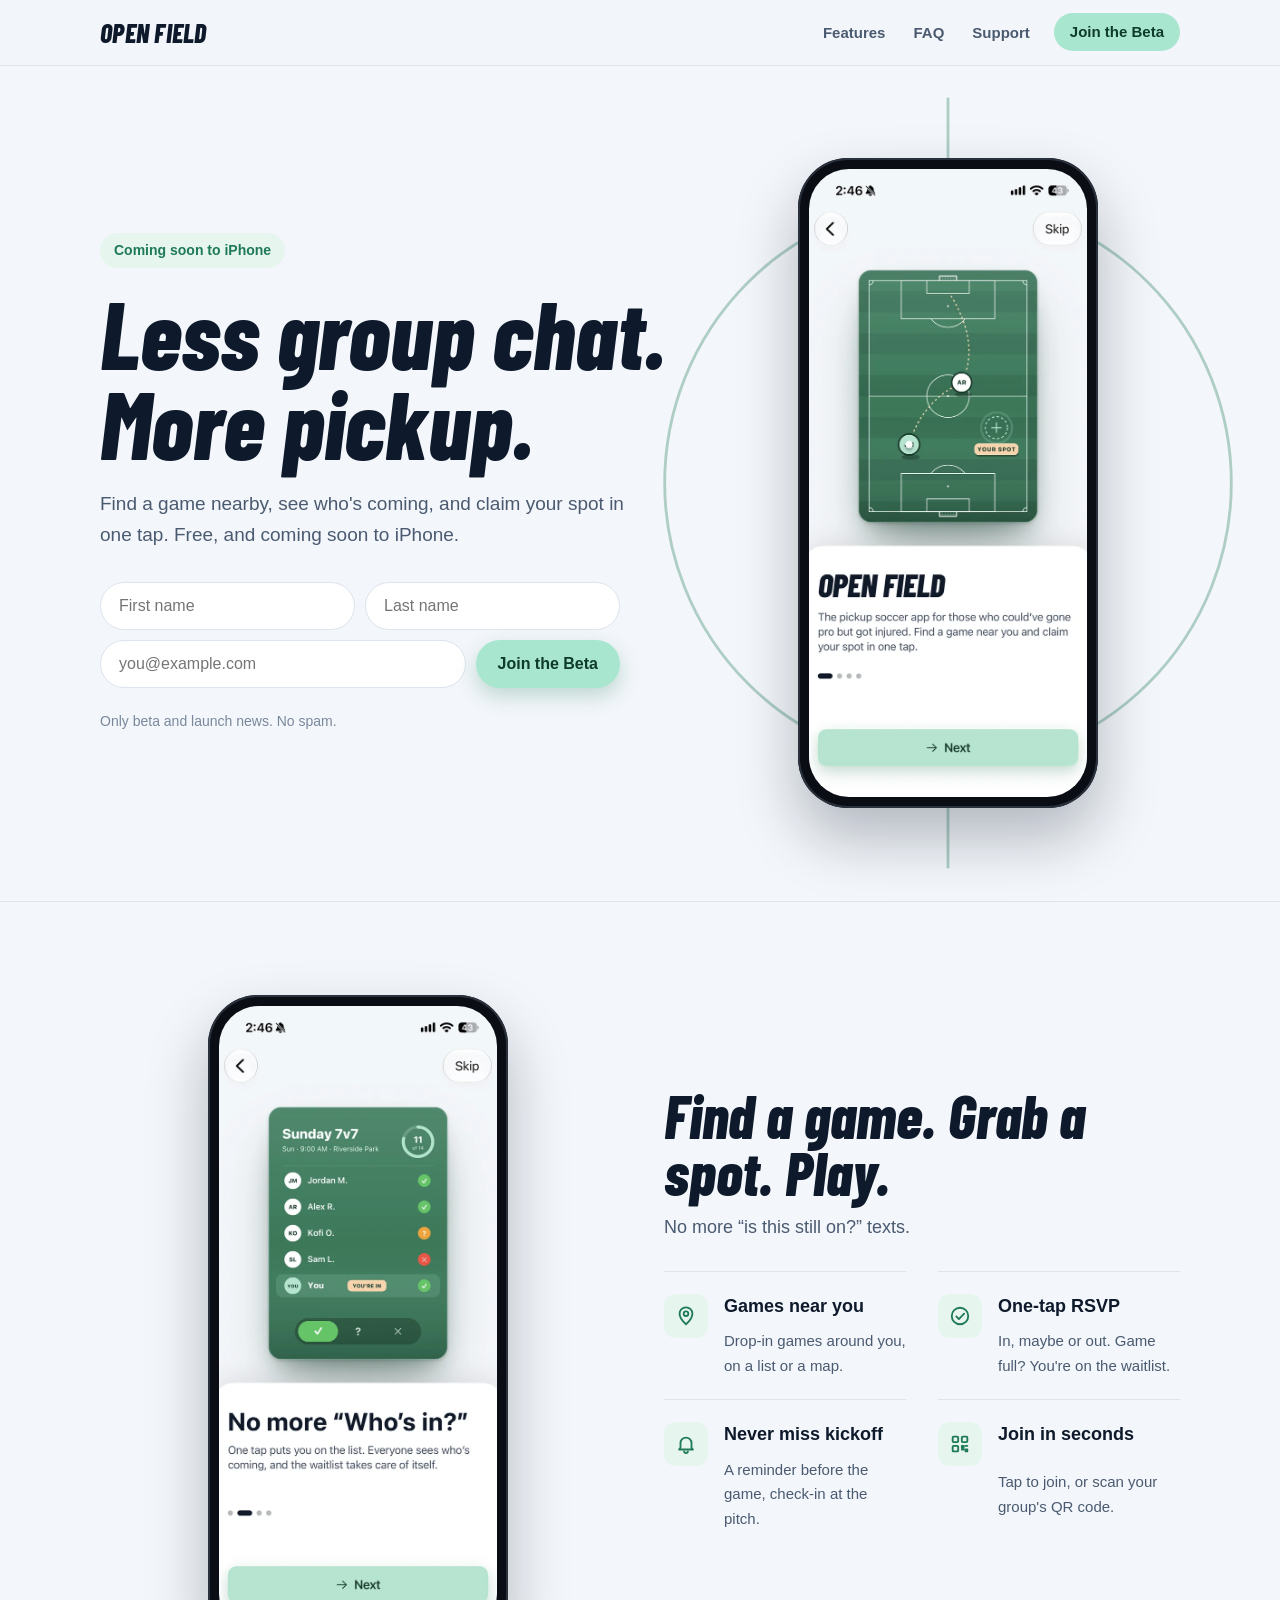
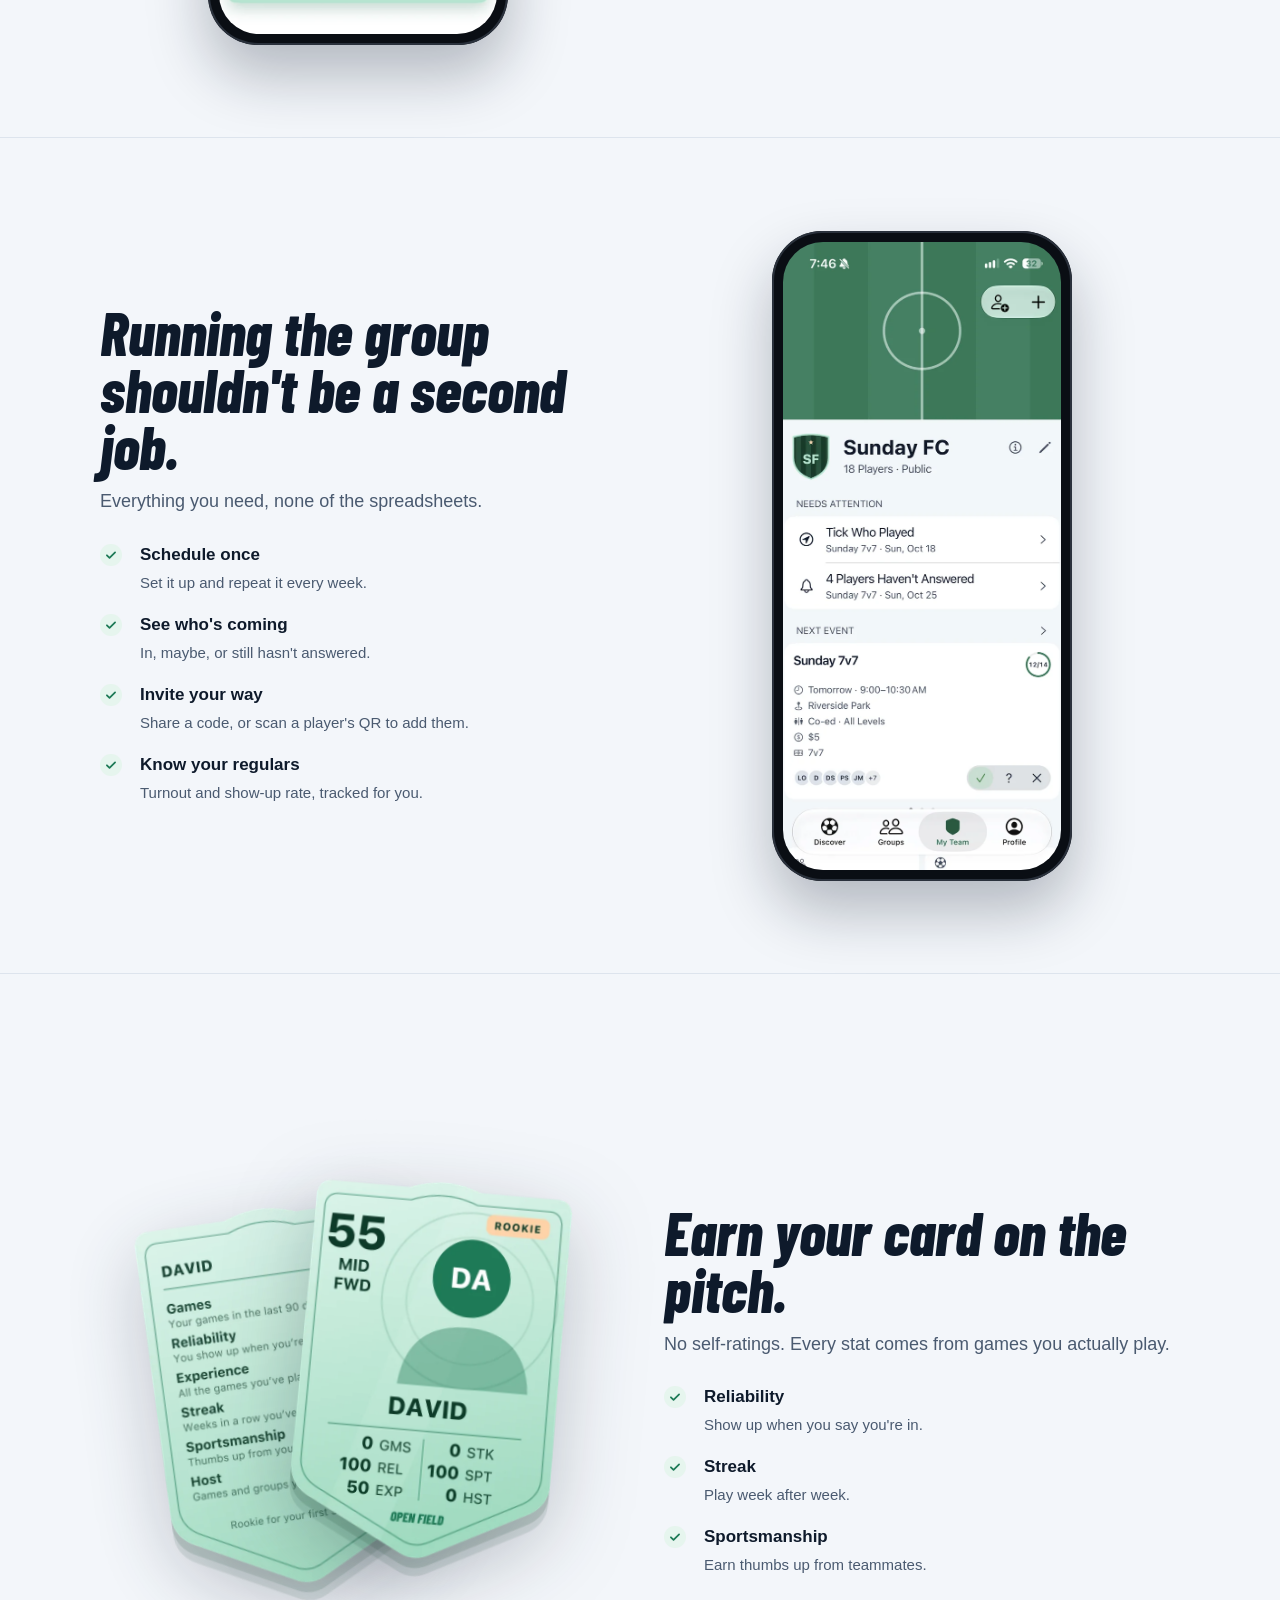
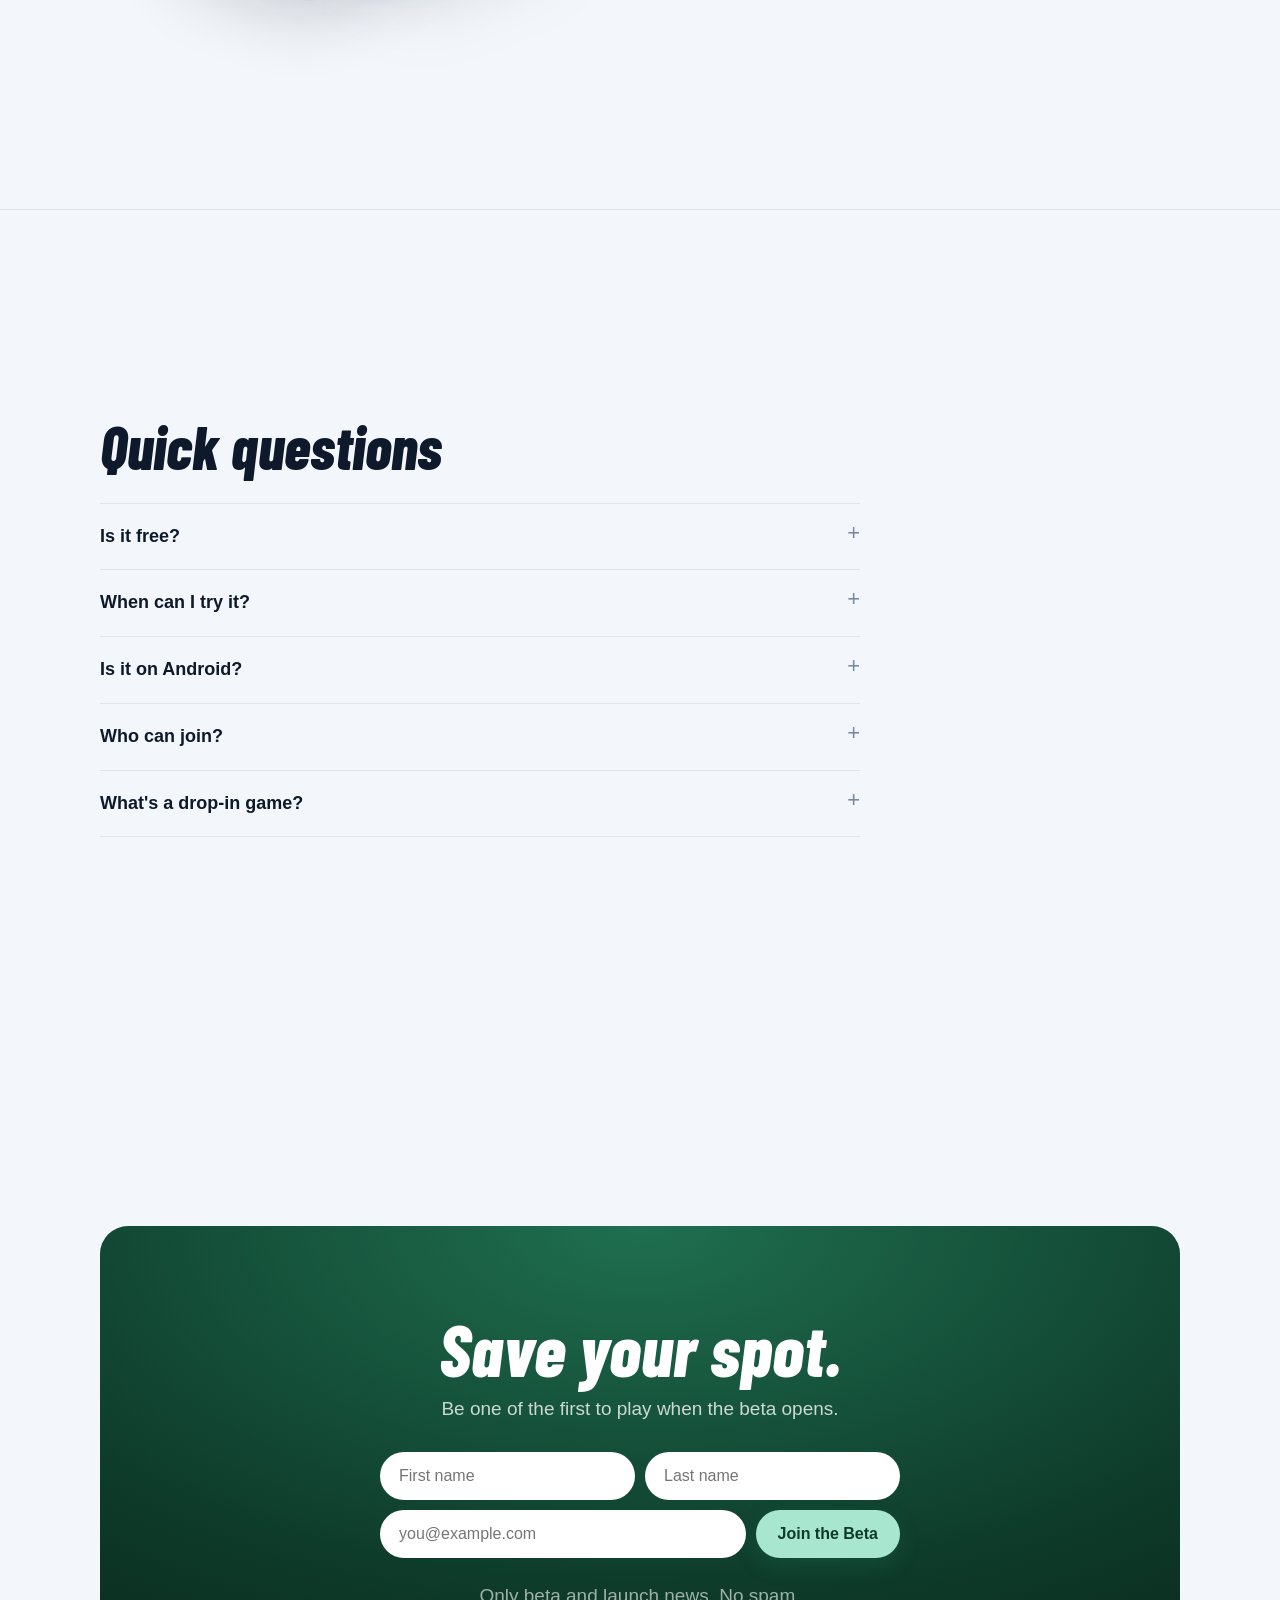
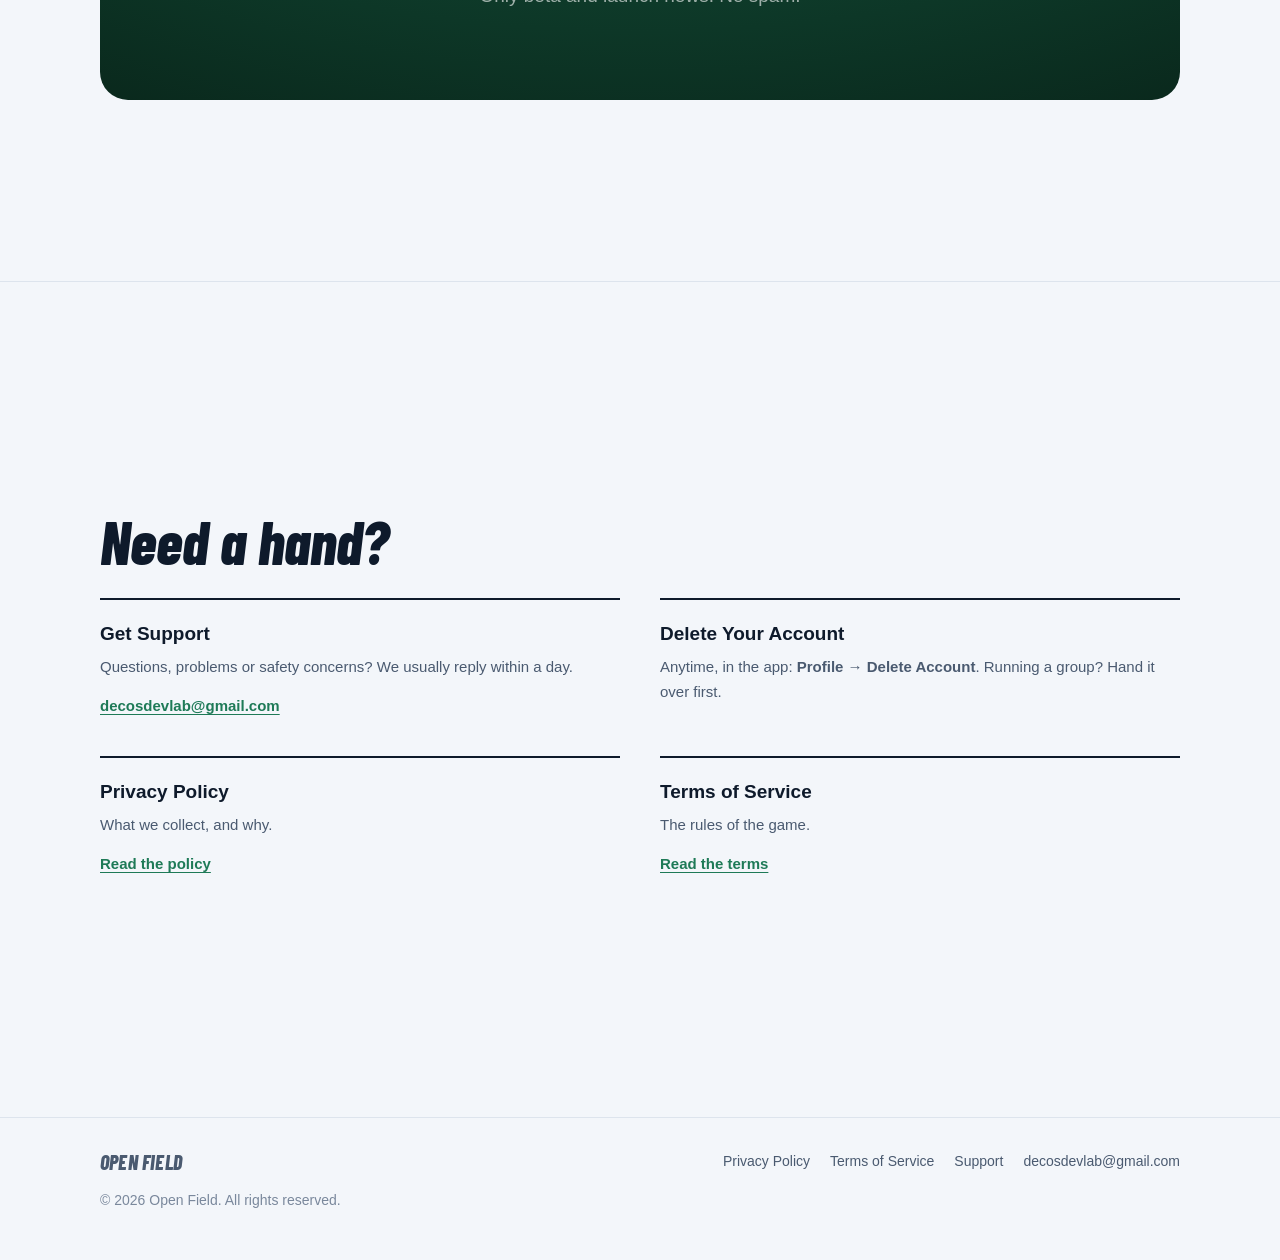
==== commit ff4bc2a2: "Design pass: condensed italic headings, pitch markings behind the hero phone, rows instead of cards," ====
--- a/index.html
+++ b/index.html
@@ -40,8 +40,8 @@
   <section class="page" id="join">
     <div class="wrap landing-hero">
       <div>
-        <p class="eyebrow">Coming soon to iPhone</p>
-        <h1><span>Less group chat.</span> <em>More pickup.</em></h1>
+        <p class="badge">Coming soon to iPhone</p>
+        <h1><span>Less group chat.</span> <span>More pickup.</span></h1>
         <p class="lede">Find a game nearby, see who's coming, and claim your spot in one tap. Free, and coming soon to iPhone.</p>
         <div class="waitlist">
         <form data-waitlist novalidate>
@@ -56,6 +56,11 @@
       </div>
       </div>
       <div class="hero-visual">
+        <svg class="pitch-lines" viewBox="0 0 600 600" aria-hidden="true" focusable="false">
+          <line x1="300" y1="-40" x2="300" y2="640" />
+          <circle cx="300" cy="300" r="250" />
+          <circle cx="300" cy="300" r="5" class="spot" />
+        </svg>
         <div class="phone">
           <picture>
             <source media="(prefers-color-scheme: dark)" srcset="/images/pitch-dark.webp">
@@ -79,7 +84,6 @@
         </div>
         <div class="split-text">
           <div class="section-head">
-            <p class="eyebrow">For players</p>
             <h2>Find a game. Grab a spot. Play.</h2>
             <p>No more “is this still on?” texts.</p>
           </div>
@@ -97,7 +101,6 @@
   <section class="section page" id="organizers">
     <div class="wrap split">
       <div>
-        <p class="eyebrow">For organizers</p>
         <div class="section-head" style="margin-bottom:0">
           <h2>Running the group shouldn't be a second job.</h2>
           <p>Everything you need, none of the spreadsheets.</p>
@@ -123,7 +126,6 @@
   <section class="section page" id="player-card">
     <div class="wrap split reverse">
       <div>
-        <p class="eyebrow">Your player card</p>
         <div class="section-head" style="margin-bottom:0">
           <h2>Earn your card on the pitch.</h2>
           <p>No self-ratings. Every stat comes from games you actually play.</p>
@@ -145,7 +147,7 @@
 
   <section class="section page" id="faq">
     <div class="wrap">
-      <div class="section-head"><p class="eyebrow">FAQ</p><h2>Quick questions</h2></div>
+      <div class="section-head"><h2>Quick questions</h2></div>
       <div class="faq">
         <details><summary>Is it free?</summary><p>Yes. If a game has a cost, you pay the organizer directly.</p></details>
         <details><summary>When can I try it?</summary><p>Soon, in the US. Join the waitlist and we'll send your beta invite.</p></details>
@@ -178,7 +180,7 @@
 
   <section class="section page" id="support">
     <div class="wrap">
-      <div class="section-head"><p class="eyebrow">Support</p><h2>Need a hand?</h2></div>
+      <div class="section-head"><h2>Need a hand?</h2></div>
       <div class="cards" style="padding-bottom:0">
         <a class="card" href="mailto:decosdevlab@gmail.com?subject=Open%20Field">
           <h2>Get Support</h2>
@@ -189,8 +191,8 @@
           <h2>Delete Your Account</h2>
           <p>Anytime, in the app: <strong>Profile → Delete Account</strong>. Running a group? Hand it over first.</p>
         </div>
-        <a class="card" href="/privacy"><h2>Privacy Policy</h2><p>What we collect, and why.</p><span class="go">Read the policy →</span></a>
-        <a class="card" href="/terms"><h2>Terms of Service</h2><p>The rules of the game.</p><span class="go">Read the terms →</span></a>
+        <a class="card" href="/privacy"><h2>Privacy Policy</h2><p>What we collect, and why.</p><span class="go">Read the policy</span></a>
+        <a class="card" href="/terms"><h2>Terms of Service</h2><p>The rules of the game.</p><span class="go">Read the terms</span></a>
       </div>
     </div>
   </section>
--- a/styles.css
+++ b/styles.css
@@ -393,3 +393,72 @@
 .landing-hero h1 span, .landing-hero h1 em { display: block; white-space: nowrap; }
 
 .waitlist .cf-turnstile { width: 100%; }
+
+/* ---------------------------------------------------------------------------------------------------
+   Design pass (2026-10-24): the wordmark's condensed italic for headings, pitch markings behind the hero
+   phone (the one bold element), and quieter structure everywhere else: no all-caps labels, rows and
+   hairlines instead of boxed cards, links without arrows.
+   --------------------------------------------------------------------------------------------------- */
+.landing-hero h1, .section-head h2, .cta-band h2, .doc-hero h1, .not-found h1 {
+  font-family: "Barlow Condensed", "Arial Narrow", sans-serif; font-style: italic; font-weight: 800;
+  letter-spacing: 0; line-height: 0.95;
+}
+.landing-hero h1 { font-size: clamp(56px, 7.4vw, 104px); }
+.landing-hero h1 span { display: block; white-space: nowrap; }
+.section-head h2 { font-size: clamp(40px, 5vw, 60px); }
+.cta-band h2, .page-cta .cta-band h2 { font-size: clamp(44px, 6vw, 72px); }
+.doc-hero h1 { font-size: clamp(48px, 6vw, 72px); }
+.not-found h1 { font-size: 56px; }
+
+/* Hero badge: plain sentence case in a soft pill. */
+.badge {
+  display: inline-block; margin: 0 0 20px; padding: 6px 14px; border-radius: 999px;
+  background: var(--accent-soft); color: var(--accent); font-size: 14px; font-weight: 600;
+}
+
+/* Pitch markings behind the hero phone. */
+.hero-visual::before { display: none; }
+.pitch-lines {
+  position: absolute; z-index: 0; top: 50%; left: 50%; width: min(680px, 160%); height: auto;
+  transform: translate(-50%, -50%); overflow: visible; pointer-events: none;
+  fill: none; stroke: var(--accent); stroke-width: 2.5; opacity: 0.32;
+}
+.pitch-lines .spot { fill: var(--accent); stroke: none; }
+@media (prefers-color-scheme: dark) { .pitch-lines { opacity: 0.26; } }
+
+/* Features: rows with an icon, separated by hairlines, not boxed cards. */
+.features { gap: 0; }
+.feature {
+  background: none; border: 0; border-top: 1px solid var(--line); border-radius: 0; box-shadow: none;
+  padding: 20px 0; display: grid; grid-template-columns: 44px 1fr; gap: 2px 16px;
+}
+.feature .icon { grid-row: span 2; margin: 2px 0 0; }
+@media (min-width: 720px) { .features-2 { column-gap: 32px; } }
+
+/* FAQ: a list with hairlines. */
+.faq { gap: 0; }
+.faq details { background: none; border: 0; border-bottom: 1px solid var(--line); border-radius: 0; padding: 0; }
+.faq details:first-child { border-top: 1px solid var(--line); }
+.faq summary { font-size: 18px; }
+
+/* Support: plain blocks with a top rule. */
+#support .card, .cards .card {
+  background: none; border: 0; border-top: 2px solid var(--text); border-radius: 0; box-shadow: none;
+  padding: 18px 0 8px;
+}
+#support .cards { column-gap: 40px; row-gap: 28px; }
+a.card:hover { border-color: var(--accent); }
+.card .go { text-decoration: underline; text-underline-offset: 3px; }
+
+/* No all-caps labels. */
+.toc-title { text-transform: none; letter-spacing: 0; font-size: 14px; }
+.doc th { text-transform: none; letter-spacing: 0; font-size: 14px; }
+.eyebrow { text-transform: none; letter-spacing: 0; font-size: 15px; }
+
+@media (max-width: 719px) {
+  .landing-hero h1 { font-size: 54px; }
+  .section-head h2 { font-size: 40px; }
+  .page-cta .cta-band h2 { font-size: 44px; }
+  .feature { padding: 16px 0; }
+  .pitch-lines { width: 150%; }
+}
